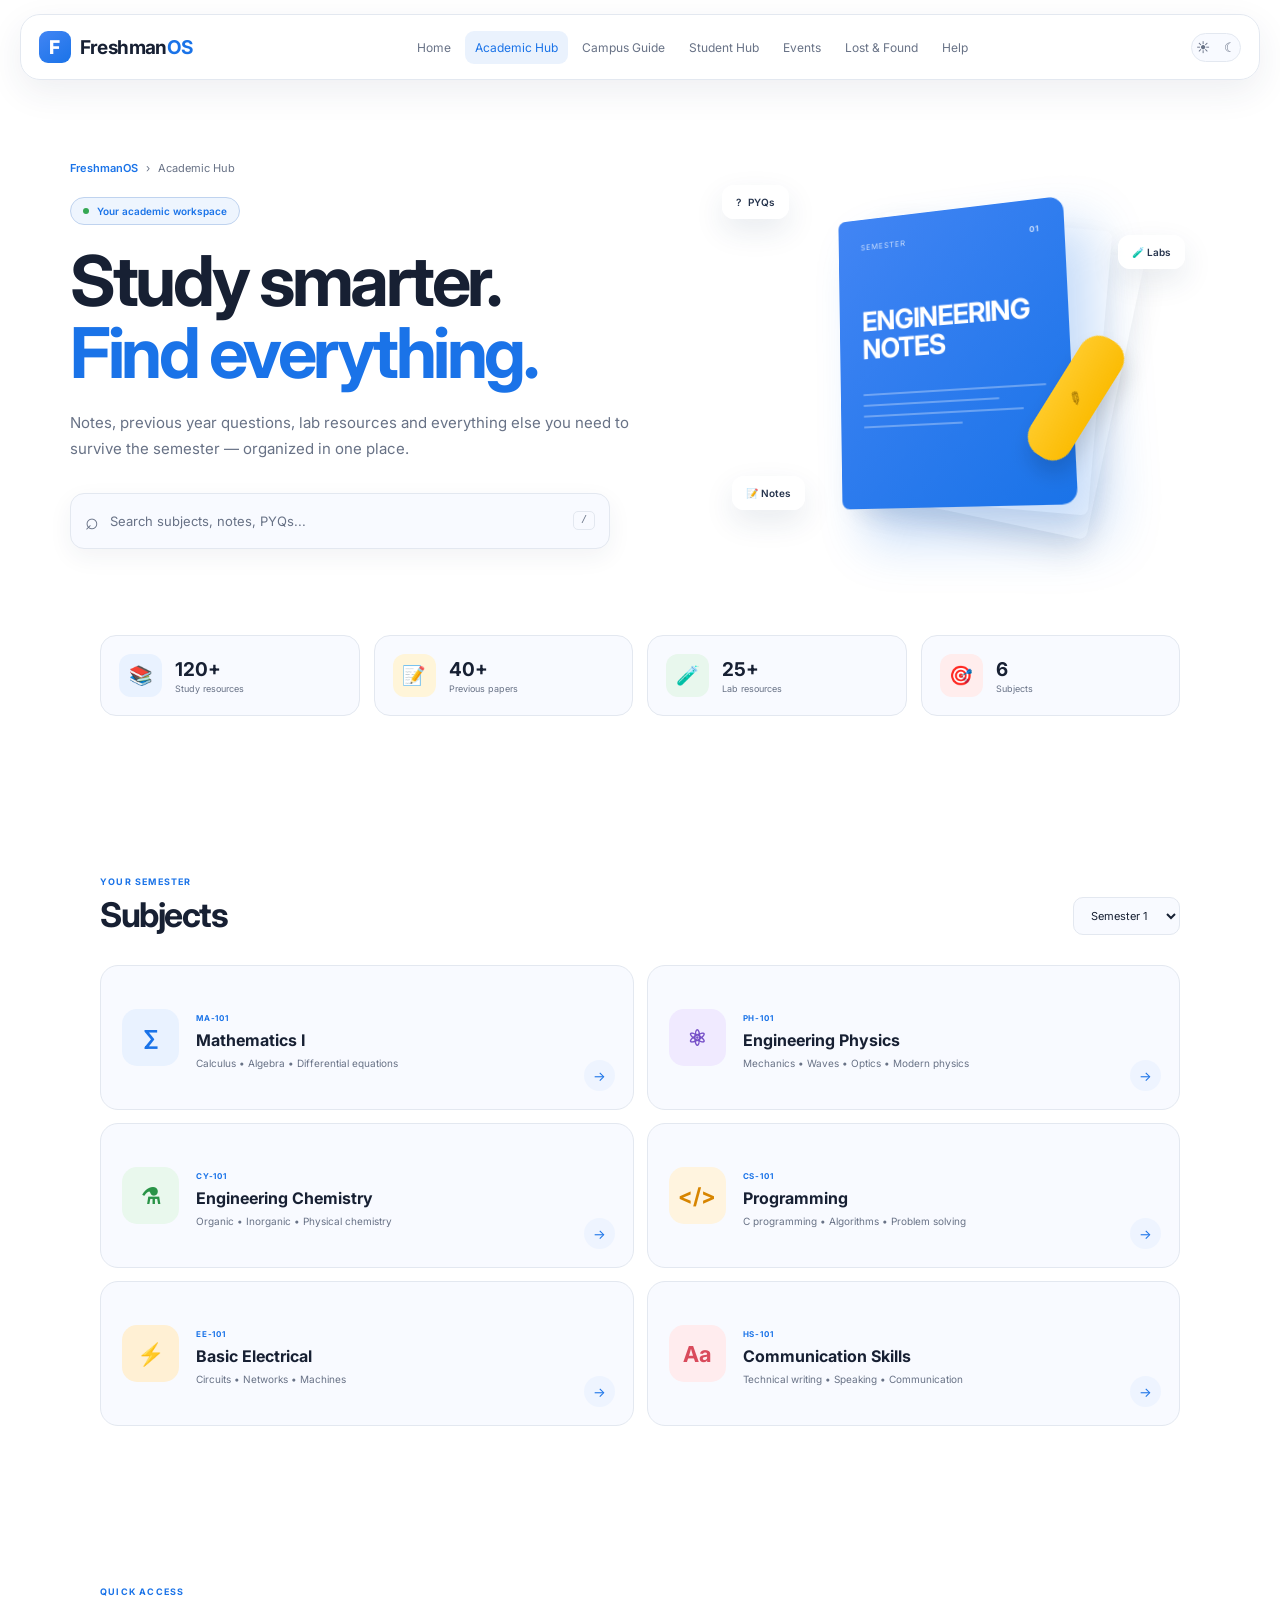
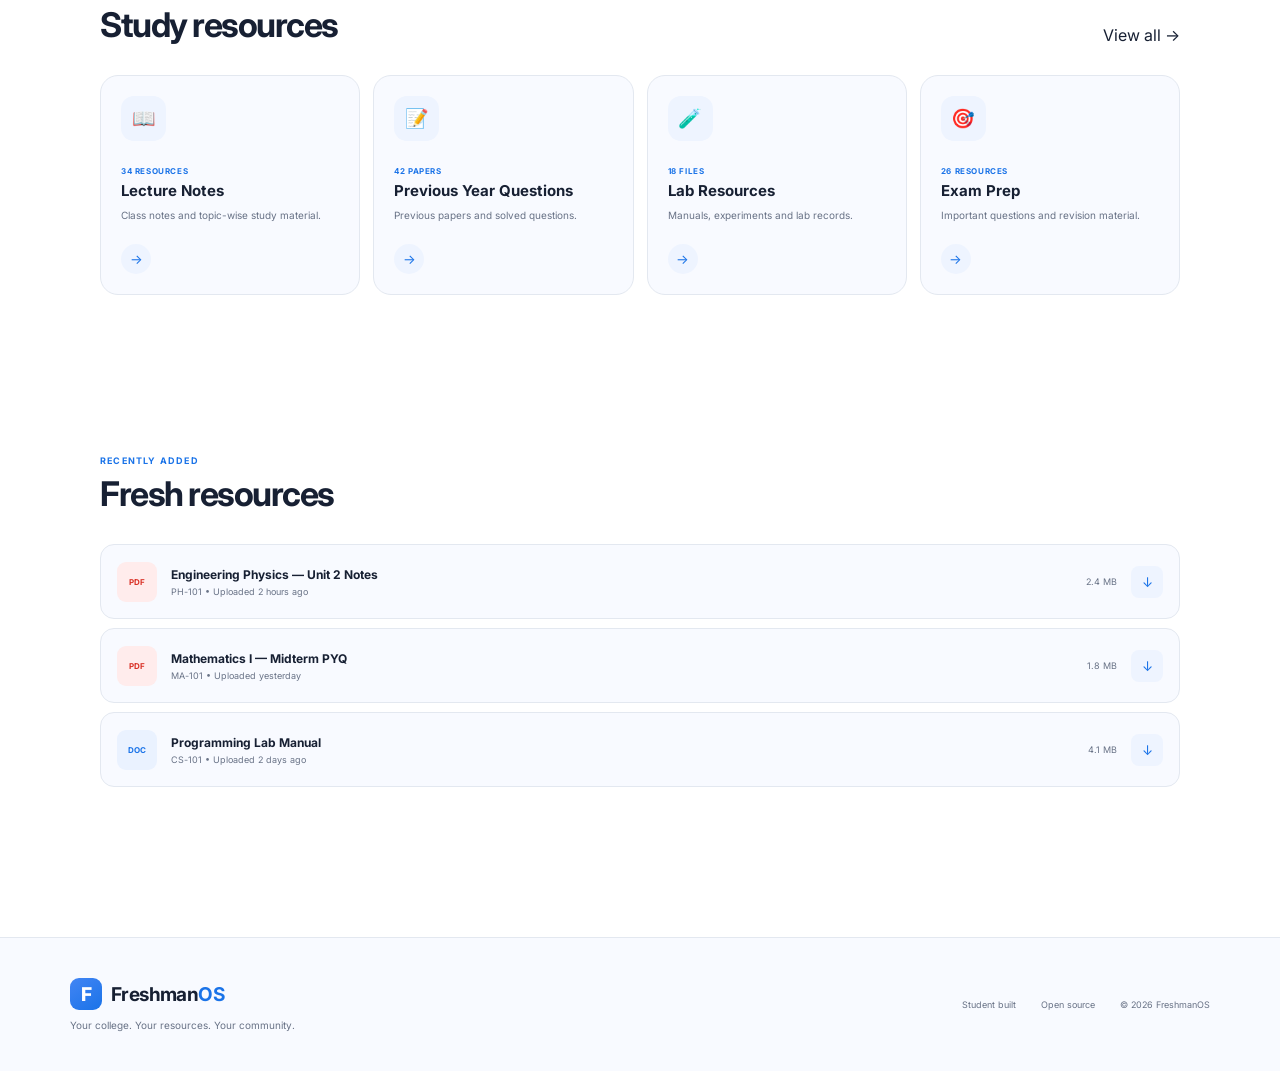
==== academic/index.html @ 11db532e "Add files via upload" ====
<!DOCTYPE html>
<html lang="en">
<head>
    <meta charset="UTF-8">
    <meta name="viewport" content="width=device-width, initial-scale=1.0">

    <title>Academic Hub — FreshmanOS</title>

    <link rel="preconnect" href="https://fonts.googleapis.com">
    <link rel="preconnect" href="https://fonts.gstatic.com" crossorigin>

    <link
        href="https://fonts.googleapis.com/css2?family=Google+Sans:wght@400;500;600;700&family=Inter:wght@400;500;600;700&display=swap"
        rel="stylesheet"
    >

    <link rel="stylesheet" href="style.css">
</head>

<body>

<!-- ================= NAVBAR ================= -->

<header class="navbar">

    <div class="nav-inner">

        <a href="../index.html" class="brand">

            <div class="brand-mark">
                F
            </div>

            <span>
                Freshman<span class="blue">OS</span>
            </span>

        </a>


        <nav class="nav-links">

            <a href="../index.html">
                Home
            </a>

            <a class="active" href="index.html">
                Academic Hub
            </a>

            <a href="../campus/index.html">
                Campus Guide
            </a>

            <a href="../student/index.html">
                Student Hub
            </a>

            <a href="../events/index.html">
                Events
            </a>

            <a href="../lost-found/index.html">
                Lost & Found
            </a>

            <a href="../help/index.html">
                Help
            </a>

        </nav>


        <div class="nav-actions">

            <button
                class="theme-toggle"
                id="themeToggle"
                title="Toggle theme"
            >
                ☀︎
                <span></span>
                ☾
            </button>


            <button
                class="menu-btn"
                id="menuBtn"
            >
                ☰
            </button>

        </div>

    </div>


    <div
        class="mobile-nav"
        id="mobileNav"
    >

        <a href="../index.html">
            Home
        </a>

        <a href="index.html">
            Academic Hub
        </a>

        <a href="../campus/index.html">
            Campus Guide
        </a>

        <a href="../student/index.html">
            Student Hub
        </a>

        <a href="../events/index.html">
            Events
        </a>

        <a href="../lost-found/index.html">
            Lost & Found
        </a>

        <a href="../help/index.html">
            Help
        </a>

    </div>

</header>


<!-- ================= MAIN ================= -->

<main>


<!-- ================= HERO ================= -->

<section class="academic-hero">

    <div class="hero-content">

        <div class="breadcrumb">

            <a href="../index.html">
                FreshmanOS
            </a>

            <span>›</span>

            <span>Academic Hub</span>

        </div>


        <div class="eyebrow">

            <span class="dot"></span>

            Your academic workspace

        </div>


        <h1>
            Study smarter.
            <span>Find everything.</span>
        </h1>


        <p>
            Notes, previous year questions, lab resources and
            everything else you need to survive the semester —
            organized in one place.
        </p>


        <!-- Search -->

        <div class="search-box">

            <span class="search-icon">
                ⌕
            </span>

            <input
                type="text"
                id="searchInput"
                placeholder="Search subjects, notes, PYQs..."
            >

            <kbd>
                /
            </kbd>

        </div>

    </div>


    <!-- 3D academic object -->

    <div class="academic-visual">

        <div class="paper paper-back"></div>

        <div class="paper paper-middle"></div>

        <div class="notebook">

            <div class="notebook-top">
                <span>SEMESTER</span>
                <strong>01</strong>
            </div>

            <div class="notebook-title">
                ENGINEERING
                <br>
                NOTES
            </div>

            <div class="notebook-lines">

                <span></span>
                <span></span>
                <span></span>
                <span></span>

            </div>

            <div class="notebook-pen">
                ✎
            </div>

        </div>


        <div class="floating-item item-pyq">
            <span>?</span>
            PYQs
        </div>

        <div class="floating-item item-lab">
            🧪
            Labs
        </div>

        <div class="floating-item item-notes">
            📝
            Notes
        </div>

    </div>

</section>


<!-- ================= QUICK STATS ================= -->

<section class="stats">

    <div class="stat-card">

        <div class="stat-icon blue-bg">
            📚
        </div>

        <div>
            <strong>120+</strong>
            <span>Study resources</span>
        </div>

    </div>


    <div class="stat-card">

        <div class="stat-icon yellow-bg">
            📝
        </div>

        <div>
            <strong>40+</strong>
            <span>Previous papers</span>
        </div>

    </div>


    <div class="stat-card">

        <div class="stat-icon green-bg">
            🧪
        </div>

        <div>
            <strong>25+</strong>
            <span>Lab resources</span>
        </div>

    </div>


    <div class="stat-card">

        <div class="stat-icon red-bg">
            🎯
        </div>

        <div>
            <strong>6</strong>
            <span>Subjects</span>
        </div>

    </div>

</section>


<!-- ================= SUBJECTS ================= -->

<section class="subjects-section">

    <div class="section-heading">

        <div>

            <div class="section-label">
                YOUR SEMESTER
            </div>

            <h2>
                Subjects
            </h2>

        </div>


        <select id="semesterSelect">

            <option value="1">
                Semester 1
            </option>

            <option value="2">
                Semester 2
            </option>

        </select>

    </div>


    <div
        class="subjects-grid"
        id="subjectsGrid"
    >


        <!-- Mathematics -->

        <article
            class="subject-card"
            data-search="mathematics maths calculus algebra"
        >

            <div class="subject-icon math">
                ∑
            </div>

            <div class="subject-info">

                <span class="subject-code">
                    MA-101
                </span>

                <h3>
                    Mathematics I
                </h3>

                <p>
                    Calculus • Algebra • Differential equations
                </p>

            </div>

            <button class="open-subject">
                →
            </button>

        </article>


        <!-- Physics -->

        <article
            class="subject-card"
            data-search="physics mechanics electricity optics"
        >

            <div class="subject-icon physics">
                ⚛
            </div>

            <div class="subject-info">

                <span class="subject-code">
                    PH-101
                </span>

                <h3>
                    Engineering Physics
                </h3>

                <p>
                    Mechanics • Waves • Optics • Modern physics
                </p>

            </div>

            <button class="open-subject">
                →
            </button>

        </article>


        <!-- Chemistry -->

        <article
            class="subject-card"
            data-search="chemistry organic inorganic chemistry"
        >

            <div class="subject-icon chemistry">
                ⚗
            </div>

            <div class="subject-info">

                <span class="subject-code">
                    CY-101
                </span>

                <h3>
                    Engineering Chemistry
                </h3>

                <p>
                    Organic • Inorganic • Physical chemistry
                </p>

            </div>

            <button class="open-subject">
                →
            </button>

        </article>


        <!-- Programming -->

        <article
            class="subject-card"
            data-search="programming c c++ coding computer"
        >

            <div class="subject-icon programming">
                &lt;/&gt;
            </div>

            <div class="subject-info">

                <span class="subject-code">
                    CS-101
                </span>

                <h3>
                    Programming
                </h3>

                <p>
                    C programming • Algorithms • Problem solving
                </p>

            </div>

            <button class="open-subject">
                →
            </button>

        </article>


        <!-- Electrical -->

        <article
            class="subject-card"
            data-search="electrical circuits electronics current"
        >

            <div class="subject-icon electrical">
                ⚡
            </div>

            <div class="subject-info">

                <span class="subject-code">
                    EE-101
                </span>

                <h3>
                    Basic Electrical
                </h3>

                <p>
                    Circuits • Networks • Machines
                </p>

            </div>

            <button class="open-subject">
                →
            </button>

        </article>


        <!-- Communication -->

        <article
            class="subject-card"
            data-search="english communication professional english"
        >

            <div class="subject-icon communication">
                Aa
            </div>

            <div class="subject-info">

                <span class="subject-code">
                    HS-101
                </span>

                <h3>
                    Communication Skills
                </h3>

                <p>
                    Technical writing • Speaking • Communication
                </p>

            </div>

            <button class="open-subject">
                →
            </button>

        </article>


    </div>


    <div
        class="no-results"
        id="noResults"
    >
        No subjects found.
    </div>

</section>


<!-- ================= RESOURCES ================= -->

<section class="resources-section">

    <div class="section-heading">

        <div>

            <div class="section-label">
                QUICK ACCESS
            </div>

            <h2>
                Study resources
            </h2>

        </div>

        <a
            href="#"
            class="view-all"
        >
            View all →
        </a>

    </div>


    <div class="resource-grid">


        <article class="resource-card">

            <div class="resource-icon">
                📖
            </div>

            <div>

                <span>
                    34 resources
                </span>

                <h3>
                    Lecture Notes
                </h3>

                <p>
                    Class notes and topic-wise study material.
                </p>

            </div>

            <button>
                →
            </button>

        </article>


        <article class="resource-card">

            <div class="resource-icon">
                📝
            </div>

            <div>

                <span>
                    42 papers
                </span>

                <h3>
                    Previous Year Questions
                </h3>

                <p>
                    Previous papers and solved questions.
                </p>

            </div>

            <button>
                →
            </button>

        </article>


        <article class="resource-card">

            <div class="resource-icon">
                🧪
            </div>

            <div>

                <span>
                    18 files
                </span>

                <h3>
                    Lab Resources
                </h3>

                <p>
                    Manuals, experiments and lab records.
                </p>

            </div>

            <button>
                →
            </button>

        </article>


        <article class="resource-card">

            <div class="resource-icon">
                🎯
            </div>

            <div>

                <span>
                    26 resources
                </span>

                <h3>
                    Exam Prep
                </h3>

                <p>
                    Important questions and revision material.
                </p>

            </div>

            <button>
                →
            </button>

        </article>

    </div>

</section>


<!-- ================= RECENT UPLOADS ================= -->

<section class="recent-section">

    <div class="section-heading">

        <div>

            <div class="section-label">
                RECENTLY ADDED
            </div>

            <h2>
                Fresh resources
            </h2>

        </div>

    </div>


    <div class="recent-list">


        <div class="recent-item">

            <div class="file-icon pdf">
                PDF
            </div>

            <div class="file-info">

                <h3>
                    Engineering Physics — Unit 2 Notes
                </h3>

                <span>
                    PH-101 • Uploaded 2 hours ago
                </span>

            </div>

            <span class="file-size">
                2.4 MB
            </span>

            <button class="download-btn">
                ↓
            </button>

        </div>


        <div class="recent-item">

            <div class="file-icon pdf">
                PDF
            </div>

            <div class="file-info">

                <h3>
                    Mathematics I — Midterm PYQ
                </h3>

                <span>
                    MA-101 • Uploaded yesterday
                </span>

            </div>

            <span class="file-size">
                1.8 MB
            </span>

            <button class="download-btn">
                ↓
            </button>

        </div>


        <div class="recent-item">

            <div class="file-icon doc">
                DOC
            </div>

            <div class="file-info">

                <h3>
                    Programming Lab Manual
                </h3>

                <span>
                    CS-101 • Uploaded 2 days ago
                </span>

            </div>

            <span class="file-size">
                4.1 MB
            </span>

            <button class="download-btn">
                ↓
            </button>

        </div>


    </div>

</section>


<!-- ================= FOOTER ================= -->

<footer>

    <div class="footer-inner">

        <div class="footer-brand">

            <a
                href="../index.html"
                class="brand"
            >

                <div class="brand-mark">
                    F
                </div>

                <span>
                    Freshman<span class="blue">OS</span>
                </span>

            </a>

            <p>
                Your college. Your resources.
                Your community.
            </p>

        </div>


        <div class="footer-right">

            <span>
                Student built
            </span>

            <span>
                Open source
            </span>

            <span>
                © 2026 FreshmanOS
            </span>

        </div>

    </div>

</footer>


<!-- ================= MODAL ================= -->

<div
    class="modal-overlay"
    id="modalOverlay"
>

    <div class="resource-modal">

        <button
            class="close-modal"
            id="closeModal"
        >
            ×
        </button>

        <div class="modal-icon">
            📚
        </div>

        <span class="modal-code">
            SUBJECT
        </span>

        <h2 id="modalTitle">
            Mathematics I
        </h2>

        <p id="modalDescription">
            Choose the resource you want to explore.
        </p>


        <div class="modal-options">

            <button>
                📖 Notes
                <span>→</span>
            </button>

            <button>
                📝 Previous Questions
                <span>→</span>
            </button>

            <button>
                🧪 Lab Resources
                <span>→</span>
            </button>

            <button>
                🎯 Important Questions
                <span>→</span>
            </button>

        </div>

    </div>

</div>


<script src="script.js"></script>

</body>
</html>
---- academic/style.css ----
:root {

    --bg: #ffffff;
    --surface: #f8faff;
    --surface-2: #eef4ff;

    --text: #172033;
    --muted: #687286;

    --border: #e3e8f0;

    --blue: #1a73e8;

    --green: #34a853;
    --yellow: #fbbc04;
    --red: #ea4335;

    --shadow:
        0 12px 35px rgba(36,54,86,.08);
}


body.dark {

    --bg: #101217;
    --surface: #171a21;
    --surface-2: #1d2330;

    --text: #f5f7fb;
    --muted: #a3abba;

    --border: #292f3a;

    --blue: #8ab4f8;

    --shadow:
        0 15px 40px rgba(0,0,0,.35);
}


/* =====================================================
   RESET
===================================================== */

* {
    margin: 0;
    padding: 0;
    box-sizing: border-box;
}


html {
    scroll-behavior: smooth;
}


body {

    font-family:
        "Google Sans",
        "Inter",
        Arial,
        sans-serif;

    background: var(--bg);
    color: var(--text);

    overflow-x: hidden;

    transition:
        background .3s,
        color .3s;
}


a {
    text-decoration: none;
    color: inherit;
}


button,
select,
input {
    font-family: inherit;
}


/* =====================================================
   NAVBAR
===================================================== */

.navbar {

    position: fixed;

    top: 14px;
    left: 50%;

    transform: translateX(-50%);

    width: calc(100% - 40px);
    max-width: 1380px;

    z-index: 1000;

    background:
        color-mix(
            in srgb,
            var(--bg) 90%,
            transparent
        );

    backdrop-filter: blur(18px);

    border:
        1px solid var(--border);

    border-radius: 20px;

    box-shadow: var(--shadow);
}


.nav-inner {

    height: 64px;

    padding: 0 18px;

    display: flex;

    align-items: center;

    justify-content: space-between;
}


.brand {

    display: flex;

    align-items: center;

    gap: 9px;

    font-size: 19px;

    font-weight: 700;

    letter-spacing: -.6px;

    white-space: nowrap;
}


.brand-mark {

    width: 32px;
    height: 32px;

    display: flex;

    align-items: center;

    justify-content: center;

    border-radius: 9px;

    background:
        linear-gradient(
            145deg,
            #4285f4,
            #1a73e8
        );

    color: white;

    font-weight: 800;
}


.blue {
    color: var(--blue);
}


.nav-links {

    display: flex;

    align-items: center;

    gap: 4px;
}


.nav-links a {

    padding: 9px 10px;

    border-radius: 9px;

    color: var(--muted);

    font-size: 12px;

    transition: .2s;
}


.nav-links a:hover {

    background: var(--surface);

    color: var(--text);
}


.nav-links a.active {

    color: var(--blue);

    background:
        color-mix(
            in srgb,
            var(--blue) 9%,
            transparent
        );
}


.nav-actions {

    display: flex;

    align-items: center;

    gap: 8px;
}


.theme-toggle {

    width: 50px;
    height: 29px;

    display: flex;

    align-items: center;

    justify-content: space-around;

    border:
        1px solid var(--border);

    border-radius: 999px;

    background: var(--surface);

    color: var(--muted);

    cursor: pointer;
}


.menu-btn {

    display: none;

    border: none;

    background: transparent;

    color: var(--text);

    font-size: 22px;

    cursor: pointer;
}


.mobile-nav {

    display: none;

    padding: 10px 18px 18px;

    border-top:
        1px solid var(--border);

    flex-direction: column;
}


.mobile-nav.active {
    display: flex;
}


.mobile-nav a {

    padding: 12px;

    color: var(--muted);

    font-size: 13px;

    border-radius: 10px;
}


/* =====================================================
   HERO
===================================================== */

.academic-hero {

    max-width: 1200px;

    min-height: 580px;

    margin: auto;

    padding:
        155px 30px
        80px;

    display: grid;

    grid-template-columns:
        1.05fr .95fr;

    align-items: center;

    gap: 50px;
}


.breadcrumb {

    display: flex;

    align-items: center;

    gap: 8px;

    color: var(--muted);

    font-size: 11px;

    margin-bottom: 22px;
}


.breadcrumb a {

    color: var(--blue);

    font-weight: 600;
}


.eyebrow {

    display: inline-flex;

    align-items: center;

    gap: 8px;

    padding: 7px 12px;

    border-radius: 999px;

    color: var(--blue);

    background:
        color-mix(
            in srgb,
            var(--blue) 7%,
            transparent
        );

    border:
        1px solid
        color-mix(
            in srgb,
            var(--blue) 18%,
            var(--border)
        );

    font-size: 10px;

    font-weight: 600;
}


.dot {

    width: 6px;
    height: 6px;

    border-radius: 50%;

    background: var(--green);
}


.hero-content h1 {

    max-width: 620px;

    margin-top: 20px;

    font-size:
        clamp(
            48px,
            6vw,
            70px
        );

    line-height: 1.02;

    letter-spacing: -3.5px;
}


.hero-content h1 span {

    display: block;

    color: var(--blue);
}


.hero-content > p {

    max-width: 560px;

    margin-top: 22px;

    color: var(--muted);

    font-size: 15px;

    line-height: 1.75;
}


/* Search */

.search-box {

    max-width: 540px;

    height: 56px;

    margin-top: 30px;

    padding: 0 14px;

    display: flex;

    align-items: center;

    gap: 11px;

    border:
        1px solid var(--border);

    border-radius: 14px;

    background: var(--surface);

    box-shadow:
        0 8px 25px
        rgba(30,50,80,.06);

    transition: .25s;
}


.search-box:focus-within {

    border-color: var(--blue);

    box-shadow:
        0 8px 25px
        color-mix(
            in srgb,
            var(--blue) 12%,
            transparent
        );
}


.search-icon {

    color: var(--muted);

    font-size: 23px;
}


.search-box input {

    flex: 1;

    border: none;

    outline: none;

    background: transparent;

    color: var(--text);

    font-size: 13px;
}


.search-box input::placeholder {

    color: var(--muted);
}


.search-box kbd {

    padding: 3px 7px;

    border:
        1px solid var(--border);

    border-radius: 5px;

    color: var(--muted);

    font-size: 10px;
}


/* =====================================================
   3D NOTEBOOK
===================================================== */

.academic-visual {

    position: relative;

    height: 400px;

    display: flex;

    align-items: center;

    justify-content: center;

    perspective: 900px;
}


.notebook {

    position: relative;

    z-index: 5;

    width: 240px;
    height: 300px;

    padding: 25px;

    border-radius:
        8px 15px 15px 8px;

    background:
        linear-gradient(
            135deg,
            #4285f4,
            #1a73e8
        );

    color: white;

    transform:
        rotateY(-17deg)
        rotateX(7deg)
        rotateZ(-4deg);

    box-shadow:
        25px 30px 50px
        rgba(26,115,232,.25);

    transition:
        transform .4s ease;
}


.academic-visual:hover .notebook {

    transform:
        rotateY(-5deg)
        rotateX(3deg)
        rotateZ(-2deg)
        translateY(-8px);
}


.notebook-top {

    display: flex;

    justify-content: space-between;

    font-size: 8px;

    opacity: .75;

    letter-spacing: 1px;
}


.notebook-title {

    margin-top: 60px;

    font-size: 28px;

    line-height: 1.05;

    font-weight: 700;

    letter-spacing: -1px;
}


.notebook-lines {

    display: flex;

    flex-direction: column;

    gap: 9px;

    margin-top: 30px;
}


.notebook-lines span {

    height: 2px;

    width: 100%;

    background:
        rgba(255,255,255,.3);

    border-radius: 5px;
}


.notebook-lines span:nth-child(2) {
    width: 75%;
}


.notebook-lines span:nth-child(3) {
    width: 88%;
}


.notebook-lines span:nth-child(4) {
    width: 55%;
}


.notebook-pen {

    position: absolute;

    right: -25px;

    bottom: 35px;

    width: 45px;
    height: 130px;

    display: flex;

    align-items: center;

    justify-content: center;

    border-radius: 20px;

    background:
        linear-gradient(
            90deg,
            #ffca28,
            #fbbc04
        );

    color: #8b6200;

    transform:
        rotate(35deg)
        translateZ(25px);

    box-shadow:
        8px 10px 20px
        rgba(0,0,0,.15);
}


/* Papers */

.paper {

    position: absolute;

    width: 230px;
    height: 285px;

    border-radius: 7px;

    background: white;

    box-shadow:
        0 15px 30px
        rgba(30,50,80,.1);
}


.paper-back {

    transform:
        rotate(12deg)
        translate(55px, 10px);
}


.paper-middle {

    transform:
        rotate(5deg)
        translate(35px, 5px);
}


/* Floating labels */

.floating-item {

    position: absolute;

    z-index: 10;

    display: flex;

    align-items: center;

    gap: 7px;

    padding: 10px 13px;

    border:
        1px solid
        rgba(255,255,255,.8);

    border-radius: 12px;

    background:
        rgba(255,255,255,.88);

    backdrop-filter: blur(10px);

    box-shadow:
        0 12px 30px
        rgba(30,60,100,.1);

    color: #26344d;

    font-size: 10px;

    font-weight: 600;

    animation:
        academicFloat 4s ease-in-out infinite;
}


body.dark .floating-item {

    background:
        rgba(30,34,43,.9);

    border-color:
        rgba(255,255,255,.08);

    color: white;
}


.item-pyq {

    top: 30px;
    left: 30px;
}


.item-lab {

    right: 25px;
    top: 80px;

    animation-delay: -1.2s;
}


.item-notes {

    left: 40px;
    bottom: 45px;

    animation-delay: -2.2s;
}


@keyframes academicFloat {

    0%,
    100% {
        transform: translateY(0);
    }

    50% {
        transform: translateY(-10px);
    }
}


/* =====================================================
   STATS
===================================================== */

.stats {

    max-width: 1140px;

    margin: auto;

    padding:
        0 30px 80px;

    display: grid;

    grid-template-columns:
        repeat(4, 1fr);

    gap: 14px;
}


.stat-card {

    padding: 18px;

    display: flex;

    align-items: center;

    gap: 13px;

    border:
        1px solid var(--border);

    border-radius: 16px;

    background: var(--surface);

    transition: .25s;
}


.stat-card:hover {

    transform:
        translateY(-3px);

    box-shadow: var(--shadow);
}


.stat-icon {

    width: 43px;
    height: 43px;

    display: flex;

    align-items: center;

    justify-content: center;

    border-radius: 12px;

    font-size: 19px;
}


.blue-bg {
    background: #e9f2ff;
}


.yellow-bg {
    background: #fff5d9;
}


.green-bg {
    background: #e8f7ed;
}


.red-bg {
    background: #ffeded;
}


.stat-card strong {

    display: block;

    font-size: 19px;
}


.stat-card span {

    display: block;

    margin-top: 2px;

    color: var(--muted);

    font-size: 9px;
}


/* =====================================================
   SECTIONS
===================================================== */

.subjects-section,
.resources-section,
.recent-section {

    max-width: 1140px;

    margin: auto;

    padding:
        80px 30px;
}


.section-heading {

    display: flex;

    align-items: flex-end;

    justify-content: space-between;

    margin-bottom: 30px;
}


.section-label {

    margin-bottom: 7px;

    color: var(--blue);

    font-size: 9px;

    font-weight: 700;

    letter-spacing: 1.2px;
}


.section-heading h2 {

    font-size: 34px;

    letter-spacing: -1.5px;
}


.section-heading select {

    padding: 10px 13px;

    border:
        1px solid var(--border);

    border-radius: 10px;

    background: var(--surface);

    color: var(--text);

    outline: none;

    font-size: 11px;

    cursor: pointer;
}


/* =====================================================
   SUBJECTS
===================================================== */

.subjects-grid {

    display: grid;

    grid-template-columns:
        repeat(2, 1fr);

    gap: 13px;
}


.subject-card {

    min-height: 145px;

    padding: 21px;

    display: flex;

    align-items: center;

    gap: 17px;

    position: relative;

    border:
        1px solid var(--border);

    border-radius: 18px;

    background: var(--surface);

    transition:
        transform .25s,
        box-shadow .25s,
        border-color .25s;
}


.subject-card:hover {

    transform:
        translateY(-4px);

    box-shadow:
        0 18px 40px
        rgba(30,50,80,.09);

    border-color:
        color-mix(
            in srgb,
            var(--blue) 25%,
            var(--border)
        );
}


.subject-icon {

    flex-shrink: 0;

    width: 57px;
    height: 57px;

    display: flex;

    align-items: center;
    justify-content: center;

    border-radius: 15px;

    font-size: 22px;

    font-weight: 700;
}


.math {
    background: #e9f2ff;
    color: #1a73e8;
}


.physics {
    background: #f0eaff;
    color: #7650c8;
}


.chemistry {
    background: #e9f8ed;
    color: #299447;
}


.programming {
    background: #fff4df;
    color: #d78500;
}


.electrical {
    background: #fff0d4;
    color: #c98500;
}


.communication {
    background: #ffecee;
    color: #d94b5c;
}


.subject-info {

    padding-right: 35px;
}


.subject-code {

    color: var(--blue);

    font-size: 8px;

    font-weight: 700;

    letter-spacing: .8px;
}


.subject-info h3 {

    margin-top: 5px;

    font-size: 16px;
}


.subject-info p {

    margin-top: 6px;

    color: var(--muted);

    font-size: 10px;

    line-height: 1.5;
}


.open-subject {

    position: absolute;

    right: 18px;

    bottom: 18px;

    width: 31px;
    height: 31px;

    border: none;

    border-radius: 50%;

    background: var(--surface-2);

    color: var(--blue);

    cursor: pointer;

    transition: .2s;
}


.open-subject:hover {

    background: var(--blue);

    color: white;

    transform:
        translateX(3px);
}


.no-results {

    display: none;

    padding: 50px;

    text-align: center;

    color: var(--muted);

    font-size: 13px;
}


/* =====================================================
   RESOURCES
===================================================== */

.resource-grid {

    display: grid;

    grid-template-columns:
        repeat(4, 1fr);

    gap: 13px;
}


.resource-card {

    min-height: 220px;

    padding: 20px;

    display: flex;

    flex-direction: column;

    border:
        1px solid var(--border);

    border-radius: 18px;

    background: var(--surface);

    transition: .25s;
}


.resource-card:hover {

    transform:
        translateY(-4px);

    box-shadow:
        0 18px 40px
        rgba(30,50,80,.08);
}


.resource-icon {

    width: 45px;
    height: 45px;

    display: flex;

    align-items: center;
    justify-content: center;

    border-radius: 13px;

    background: var(--surface-2);

    font-size: 19px;
}


.resource-card span {

    display: block;

    margin-top: 25px;

    color: var(--blue);

    font-size: 8px;

    font-weight: 700;

    text-transform: uppercase;

    letter-spacing: .6px;
}


.resource-card h3 {

    margin-top: 5px;

    font-size: 15px;
}


.resource-card p {

    margin-top: 7px;

    color: var(--muted);

    font-size: 10px;

    line-height: 1.6;
}


.resource-card button {

    width: 30px;
    height: 30px;

    margin-top: auto;

    border: none;

    border-radius: 50%;

    background: var(--surface-2);

    color: var(--blue);

    cursor: pointer;
}


/* =====================================================
   RECENT
===================================================== */

.recent-list {

    display: flex;

    flex-direction: column;

    gap: 9px;
}


.recent-item {

    min-height: 75px;

    padding: 13px 16px;

    display: flex;

    align-items: center;

    gap: 14px;

    border:
        1px solid var(--border);

    border-radius: 14px;

    background: var(--surface);

    transition: .2s;
}


.recent-item:hover {

    border-color:
        color-mix(
            in srgb,
            var(--blue) 25%,
            var(--border)
        );
}


.file-icon {

    width: 40px;
    height: 40px;

    display: flex;

    align-items: center;
    justify-content: center;

    border-radius: 9px;

    font-size: 8px;

    font-weight: 700;
}


.pdf {

    background: #ffecec;

    color: #d93025;
}


.doc {

    background: #eaf2ff;

    color: #1a73e8;
}


.file-info {

    flex: 1;
}


.file-info h3 {

    font-size: 12px;
}


.file-info span {

    display: block;

    margin-top: 4px;

    color: var(--muted);

    font-size: 9px;
}


.file-size {

    color: var(--muted);

    font-size: 9px;
}


.download-btn {

    width: 32px;
    height: 32px;

    border: none;

    border-radius: 8px;

    background: var(--surface-2);

    color: var(--blue);

    cursor: pointer;

    transition: .2s;
}


.download-btn:hover {

    background: var(--blue);

    color: white;
}


/* =====================================================
   FOOTER
===================================================== */

footer {

    margin-top: 70px;

    border-top:
        1px solid var(--border);

    background: var(--surface);
}


.footer-inner {

    max-width: 1200px;

    margin: auto;

    padding:
        40px 30px;

    display: flex;

    align-items: center;

    justify-content: space-between;
}


.footer-brand p {

    margin-top: 9px;

    color: var(--muted);

    font-size: 10px;
}


.footer-right {

    display: flex;

    gap: 25px;

    color: var(--muted);

    font-size: 9px;
}


/* =====================================================
   MODAL
===================================================== */

.modal-overlay {

    position: fixed;

    inset: 0;

    z-index: 2000;

    display: none;

    align-items: center;

    justify-content: center;

    padding: 20px;

    background:
        rgba(10,15,25,.55);

    backdrop-filter: blur(7px);
}


.modal-overlay.active {

    display: flex;
}


.resource-modal {

    position: relative;

    width: 100%;

    max-width: 430px;

    padding: 30px;

    border:
        1px solid var(--border);

    border-radius: 24px;

    background: var(--bg);

    box-shadow:
        0 30px 80px
        rgba(0,0,0,.25);

    animation:
        modalIn .25s ease;
}


@keyframes modalIn {

    from {
        opacity: 0;

        transform:
            translateY(20px)
            scale(.96);
    }

    to {
        opacity: 1;

        transform:
            translateY(0)
            scale(1);
    }
}


.close-modal {

    position: absolute;

    right: 18px;
    top: 18px;

    width: 32px;
    height: 32px;

    border: none;

    border-radius: 50%;

    background: var(--surface-2);

    color: var(--text);

    font-size: 20px;

    cursor: pointer;
}


.modal-icon {

    width: 55px;
    height: 55px;

    display: flex;

    align-items: center;
    justify-content: center;

    border-radius: 15px;

    background: #e9f2ff;

    font-size: 25px;
}


.modal-code {

    display: block;

    margin-top: 20px;

    color: var(--blue);

    font-size: 9px;

    font-weight: 700;

    letter-spacing: 1px;
}


.resource-modal h2 {

    margin-top: 5px;

    font-size: 27px;

    letter-spacing: -1px;
}


.resource-modal > p {

    margin-top: 7px;

    color: var(--muted);

    font-size: 11px;

    line-height: 1.6;
}


.modal-options {

    display: flex;

    flex-direction: column;

    gap: 7px;

    margin-top: 22px;
}


.modal-options button {

    width: 100%;

    padding: 14px;

    display: flex;

    align-items: center;

    justify-content: space-between;

    border:
        1px solid var(--border);

    border-radius: 11px;

    background: var(--surface);

    color: var(--text);

    text-align: left;

    font-size: 11px;

    cursor: pointer;

    transition: .2s;
}


.modal-options button:hover {

    border-color: var(--blue);

    color: var(--blue);

    transform:
        translateX(3px);
}


/* =====================================================
   RESPONSIVE
===================================================== */

@media(max-width: 1050px) {

    .nav-links a {

        padding:
            8px 5px;

        font-size: 10px;
    }

    .academic-hero {

        gap: 15px;
    }

    .resource-grid {

        grid-template-columns:
            repeat(2, 1fr);
    }

}


@media(max-width: 850px) {

    .nav-links {

        display: none;
    }

    .menu-btn {

        display: block;
    }

    .academic-hero {

        grid-template-columns: 1fr;

        text-align: center;

        padding-top: 140px;
    }

    .hero-content {

        display: flex;

        flex-direction: column;

        align-items: center;
    }

    .academic-visual {

        margin-top: 10px;
    }

    .stats {

        grid-template-columns:
            repeat(2, 1fr);
    }

}


@media(max-width: 600px) {

    .navbar {

        width:
            calc(100% - 20px);

        top: 8px;
    }

    .academic-hero {

        padding:
            120px 18px
            50px;
    }

    .hero-content h1 {

        font-size: 44px;

        letter-spacing: -2.5px;
    }

    .search-box {

        width: 100%;
    }

    .academic-visual {

        height: 340px;

        transform:
            scale(.78);
    }

    .stats {

        padding:
            0 18px
            50px;
    }

    .subjects-section,
    .resources-section,
    .recent-section {

        padding:
            60px 18px;
    }

    .subjects-grid {

        grid-template-columns: 1fr;
    }

    .resource-grid {

        grid-template-columns: 1fr;
    }

    .section-heading h2 {

        font-size: 29px;
    }

    .recent-item {

        padding: 11px;
    }

    .file-size {

        display: none;
    }

    .footer-inner {

        flex-direction: column;

        align-items: flex-start;

        gap: 25px;
    }

    .footer-right {

        flex-direction: column;

        gap: 7px;
    }
}
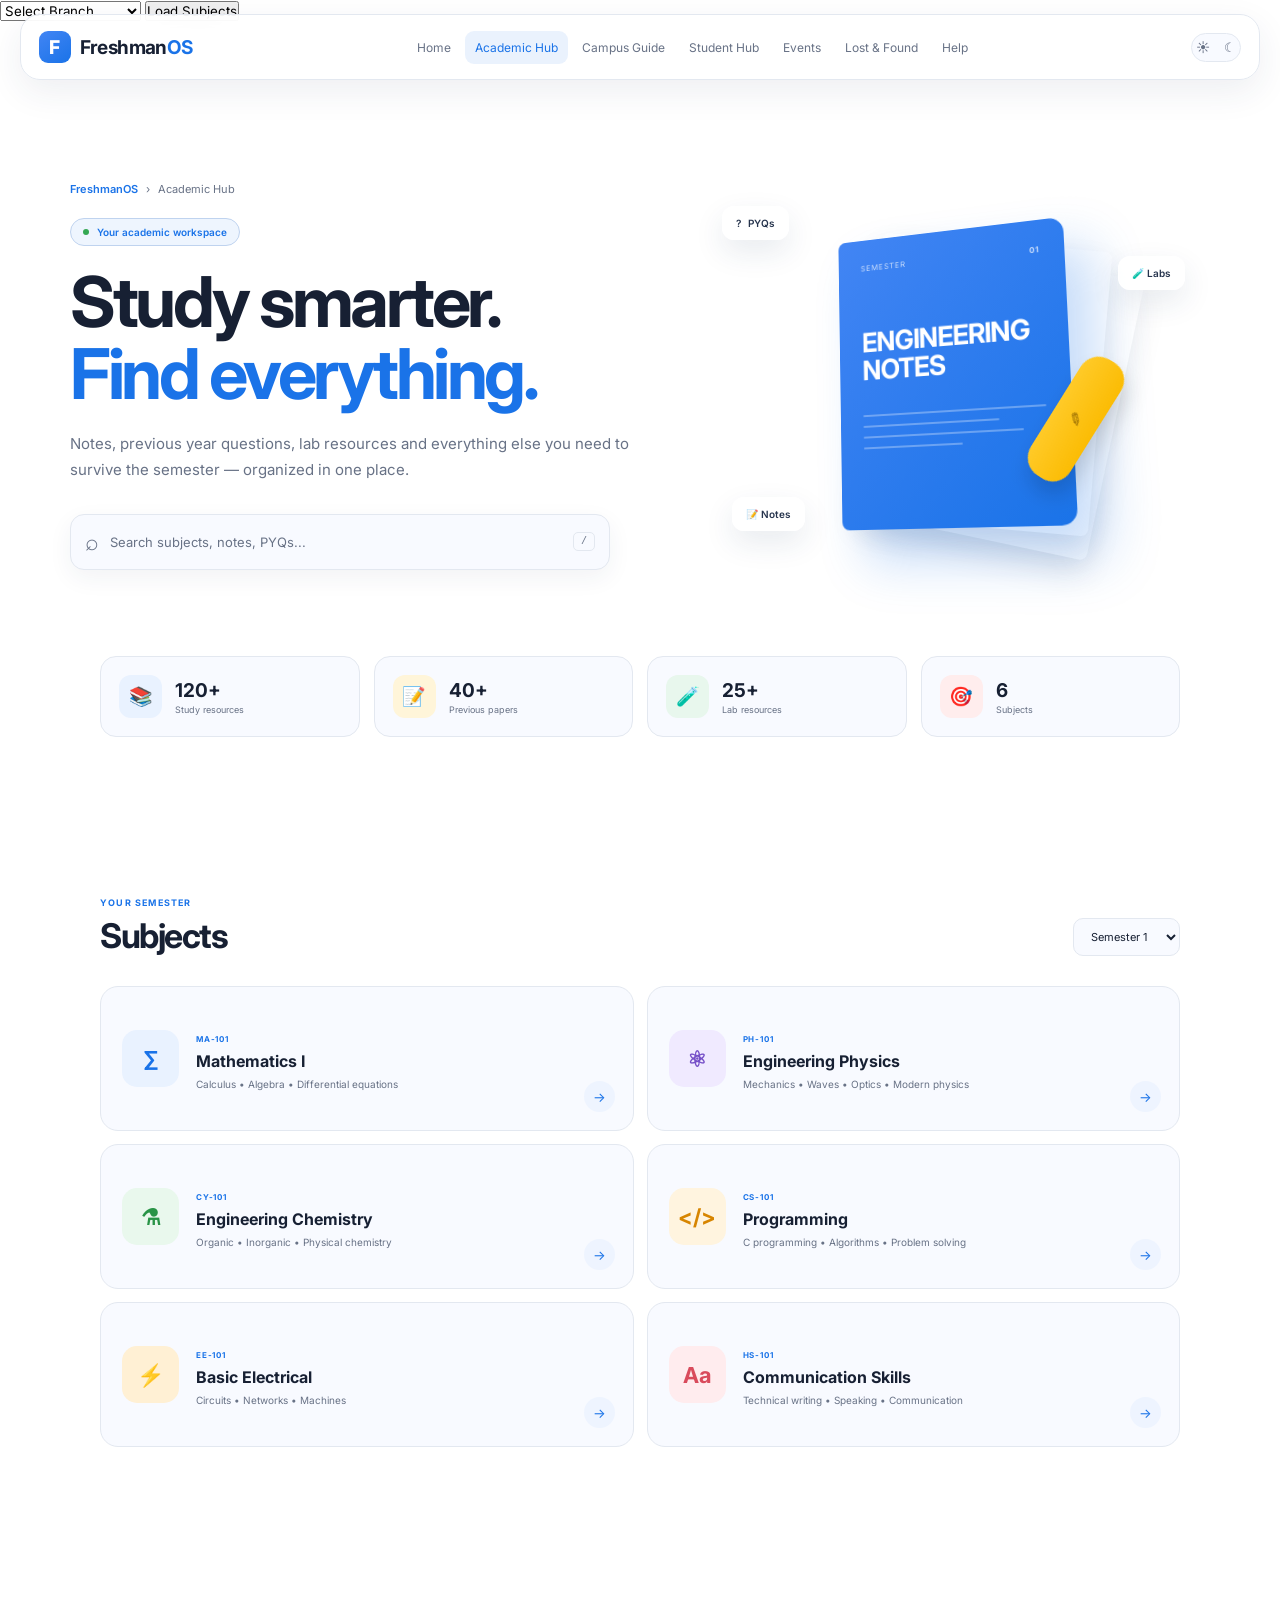
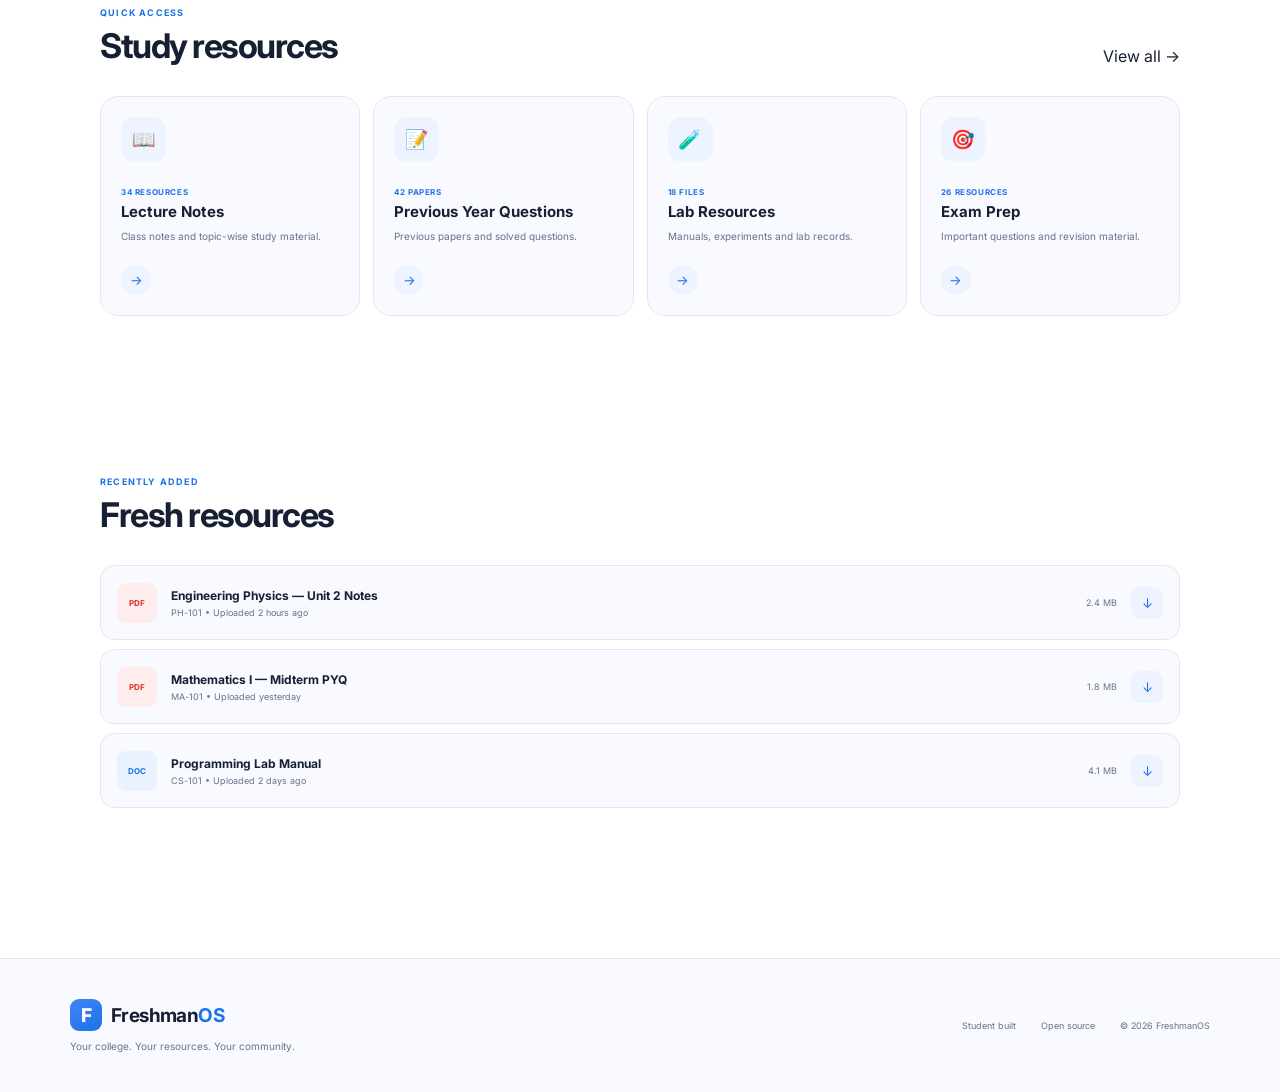
==== commit aded7d14: "Update index.html" ====
--- a/academic/index.html
+++ b/academic/index.html
@@ -16,6 +16,24 @@
 
     <link rel="stylesheet" href="style.css">
 </head>
+
+<!-- Add this to your academic page -->
+<div class="academic-section">
+    <select id="branchSelect">
+        <option value="">Select Branch</option>
+        <option value="CSE">Computer Science</option>
+        <option value="ECE">Electronics</option>
+        <option value="Mechanical">Mechanical</option>
+        <!-- Add other branches -->
+    </select>
+    
+    <button id="loadButton">Load Subjects</button>
+    
+    <div id="results">
+        <!-- Subjects will appear here -->
+    </div>
+</div>
+
 
 <body>
 
@@ -963,4 +981,4 @@
 <script src="script.js"></script>
 
 </body>
-</html>+</html>
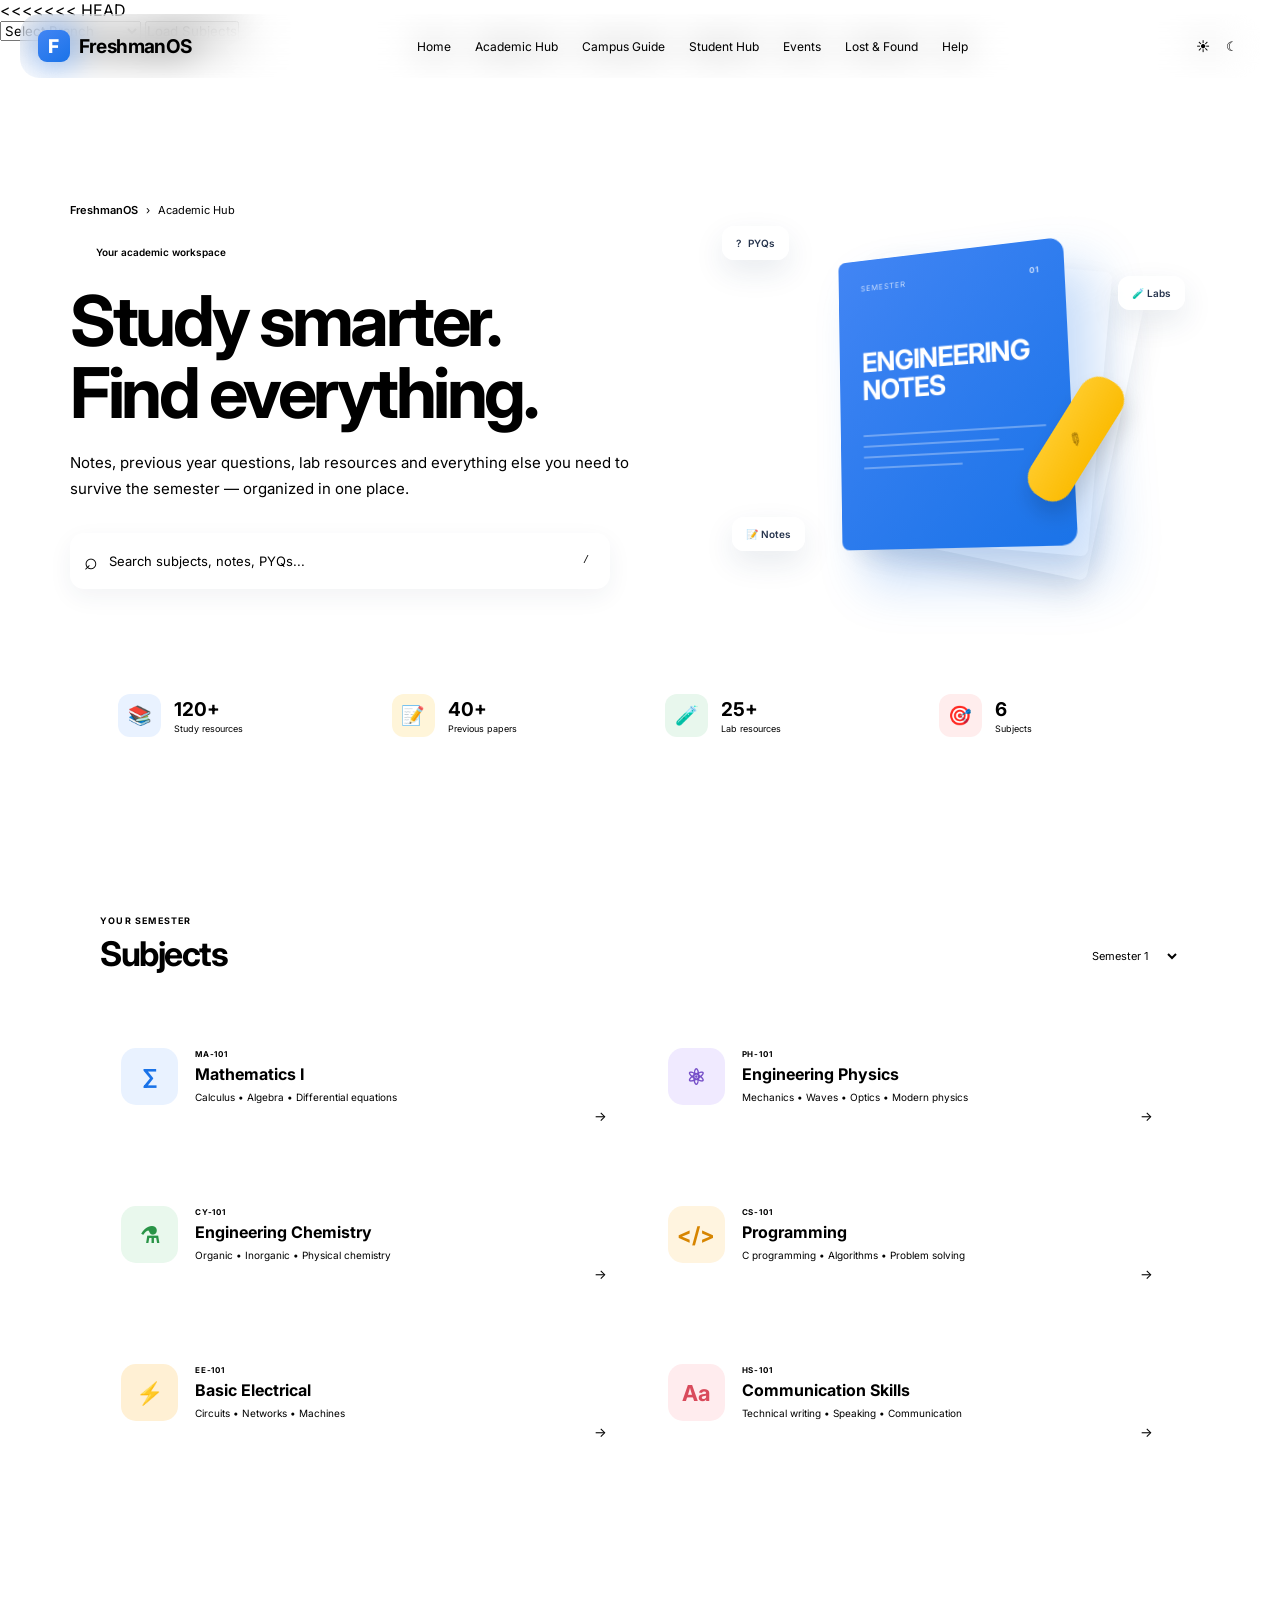
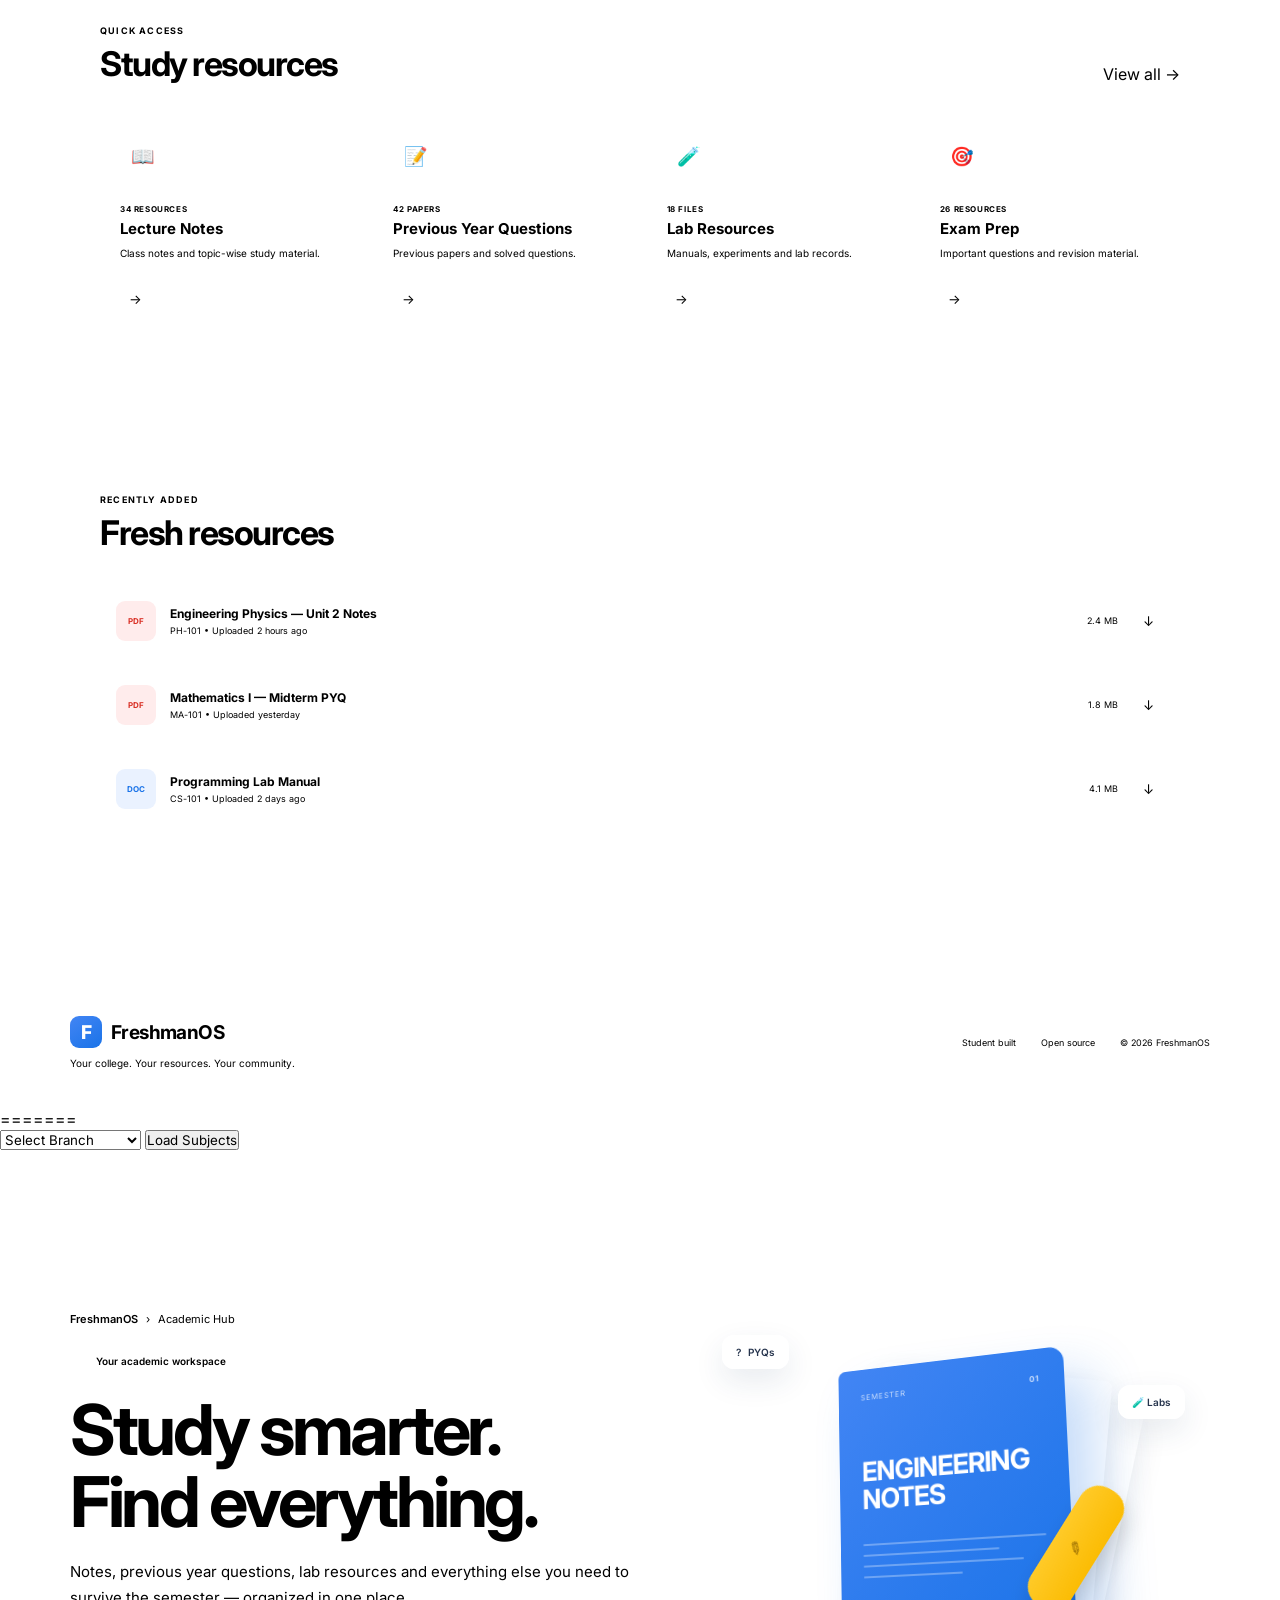
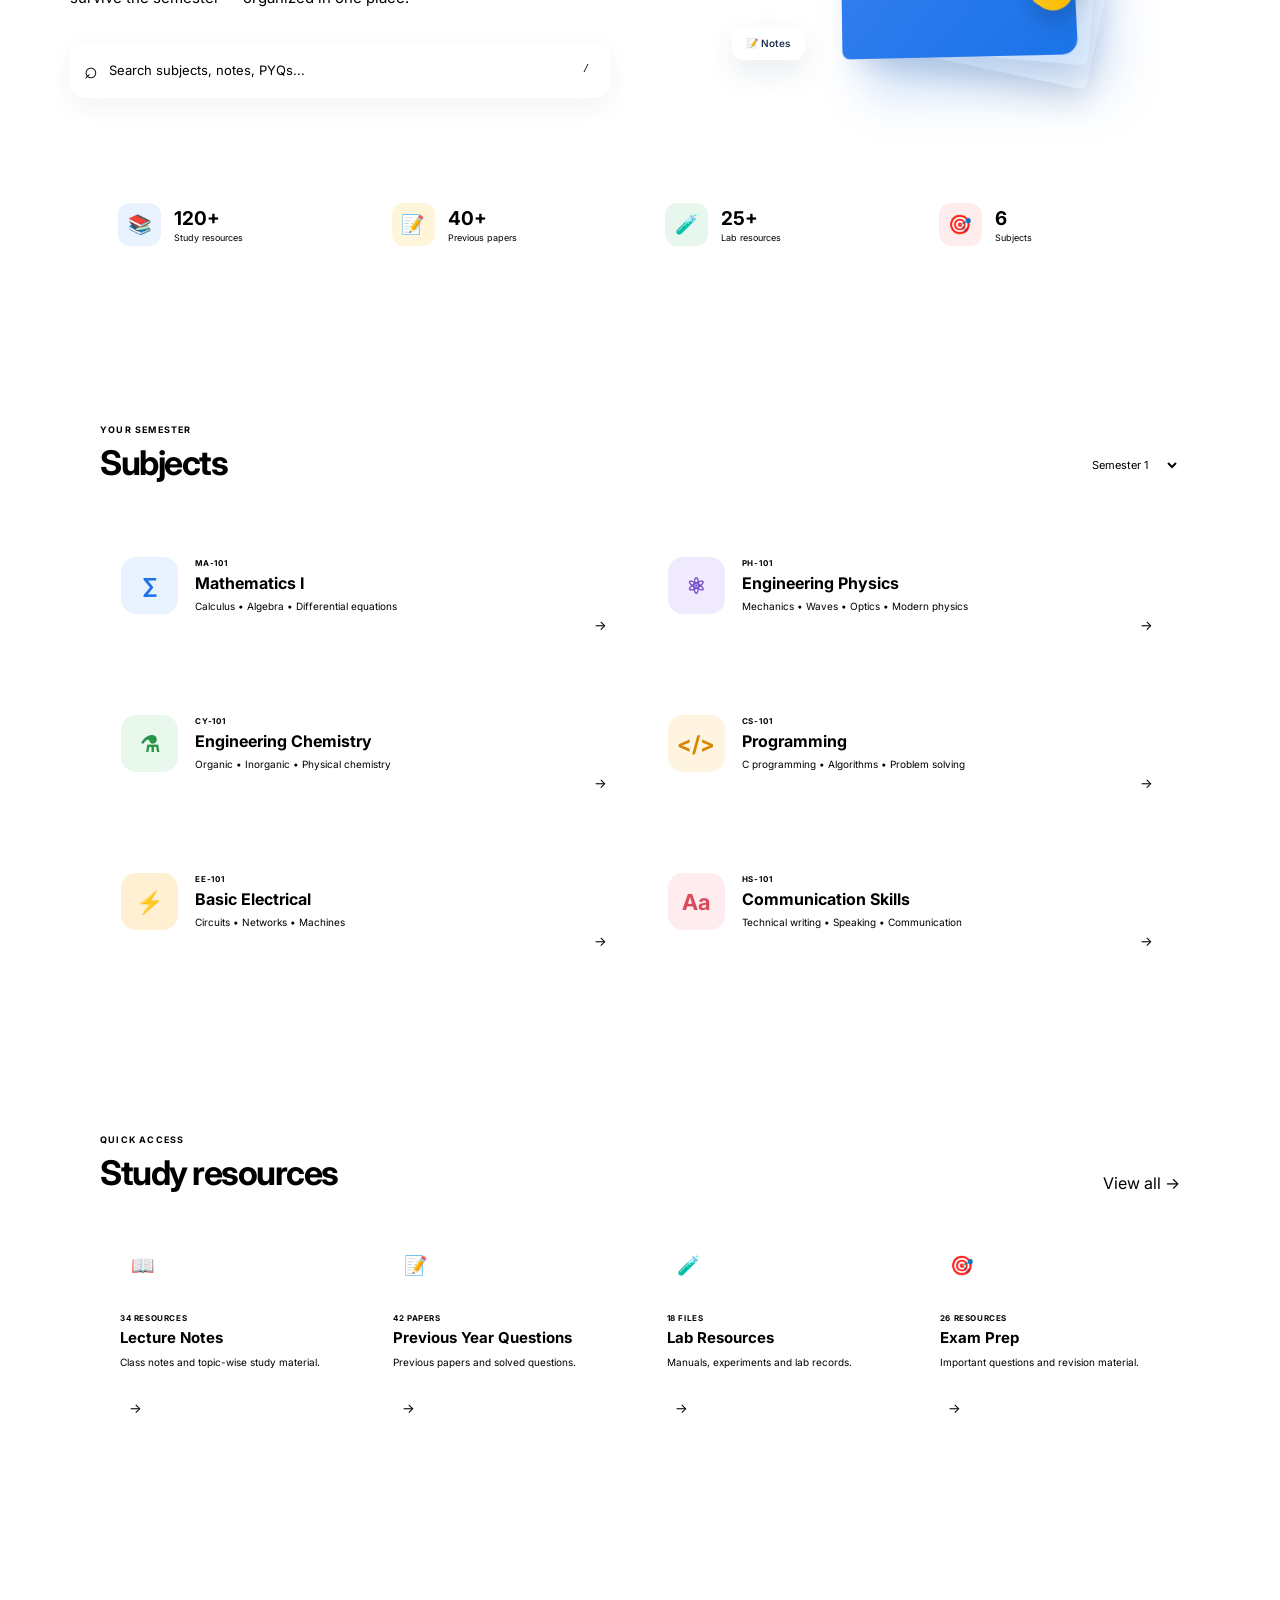
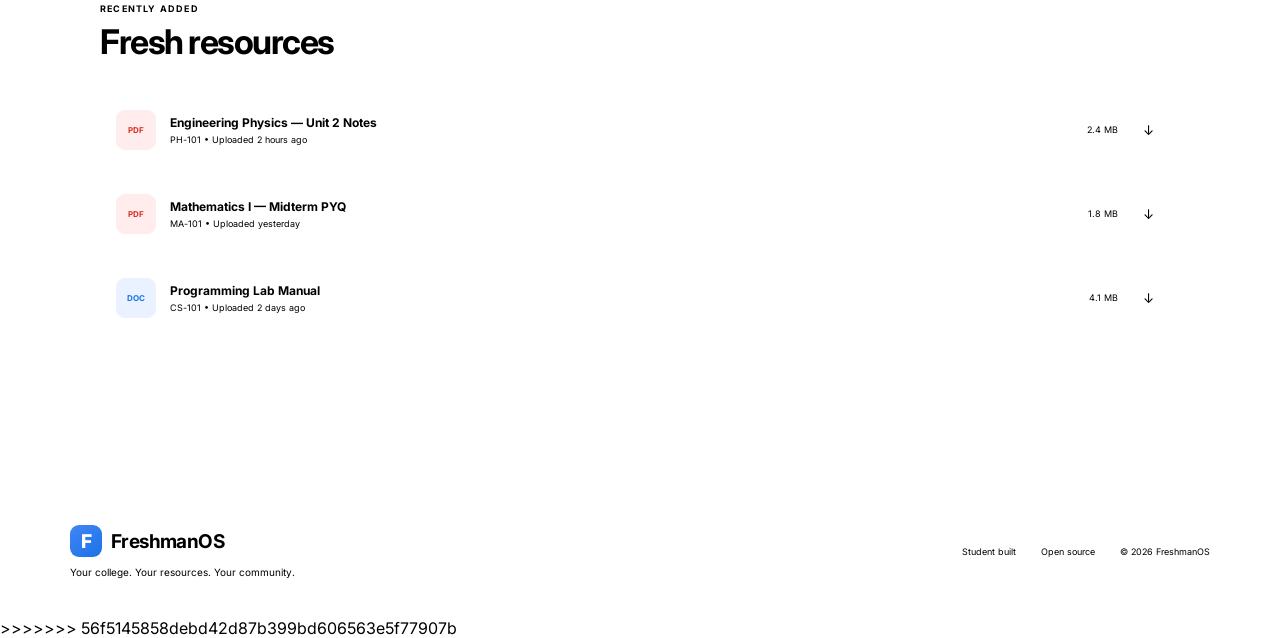
==== commit 13c7e5bc: "Merged remote changes" ====
--- a/academic/index.html
+++ b/academic/index.html
@@ -1,984 +1,1971 @@
-<!DOCTYPE html>
-<html lang="en">
-<head>
-    <meta charset="UTF-8">
-    <meta name="viewport" content="width=device-width, initial-scale=1.0">
-
-    <title>Academic Hub — FreshmanOS</title>
-
-    <link rel="preconnect" href="https://fonts.googleapis.com">
-    <link rel="preconnect" href="https://fonts.gstatic.com" crossorigin>
-
-    <link
-        href="https://fonts.googleapis.com/css2?family=Google+Sans:wght@400;500;600;700&family=Inter:wght@400;500;600;700&display=swap"
-        rel="stylesheet"
-    >
-
-    <link rel="stylesheet" href="style.css">
-</head>
-
-<!-- Add this to your academic page -->
-<div class="academic-section">
-    <select id="branchSelect">
-        <option value="">Select Branch</option>
-        <option value="CSE">Computer Science</option>
-        <option value="ECE">Electronics</option>
-        <option value="Mechanical">Mechanical</option>
-        <!-- Add other branches -->
-    </select>
-    
-    <button id="loadButton">Load Subjects</button>
-    
-    <div id="results">
-        <!-- Subjects will appear here -->
-    </div>
-</div>
-
-
-<body>
-
-<!-- ================= NAVBAR ================= -->
-
-<header class="navbar">
-
-    <div class="nav-inner">
-
-        <a href="../index.html" class="brand">
-
-            <div class="brand-mark">
-                F
-            </div>
-
-            <span>
-                Freshman<span class="blue">OS</span>
-            </span>
-
-        </a>
-
-
-        <nav class="nav-links">
-
-            <a href="../index.html">
-                Home
-            </a>
-
-            <a class="active" href="index.html">
-                Academic Hub
-            </a>
-
-            <a href="../campus/index.html">
-                Campus Guide
-            </a>
-
-            <a href="../student/index.html">
-                Student Hub
-            </a>
-
-            <a href="../events/index.html">
-                Events
-            </a>
-
-            <a href="../lost-found/index.html">
-                Lost & Found
-            </a>
-
-            <a href="../help/index.html">
-                Help
-            </a>
-
-        </nav>
-
-
-        <div class="nav-actions">
-
-            <button
-                class="theme-toggle"
-                id="themeToggle"
-                title="Toggle theme"
-            >
-                ☀︎
-                <span></span>
-                ☾
-            </button>
-
-
-            <button
-                class="menu-btn"
-                id="menuBtn"
-            >
-                ☰
-            </button>
-
-        </div>
-
-    </div>
-
-
-    <div
-        class="mobile-nav"
-        id="mobileNav"
-    >
-
-        <a href="../index.html">
-            Home
-        </a>
-
-        <a href="index.html">
-            Academic Hub
-        </a>
-
-        <a href="../campus/index.html">
-            Campus Guide
-        </a>
-
-        <a href="../student/index.html">
-            Student Hub
-        </a>
-
-        <a href="../events/index.html">
-            Events
-        </a>
-
-        <a href="../lost-found/index.html">
-            Lost & Found
-        </a>
-
-        <a href="../help/index.html">
-            Help
-        </a>
-
-    </div>
-
-</header>
-
-
-<!-- ================= MAIN ================= -->
-
-<main>
-
-
-<!-- ================= HERO ================= -->
-
-<section class="academic-hero">
-
-    <div class="hero-content">
-
-        <div class="breadcrumb">
-
-            <a href="../index.html">
-                FreshmanOS
-            </a>
-
-            <span>›</span>
-
-            <span>Academic Hub</span>
-
-        </div>
-
-
-        <div class="eyebrow">
-
-            <span class="dot"></span>
-
-            Your academic workspace
-
-        </div>
-
-
-        <h1>
-            Study smarter.
-            <span>Find everything.</span>
-        </h1>
-
-
-        <p>
-            Notes, previous year questions, lab resources and
-            everything else you need to survive the semester —
-            organized in one place.
-        </p>
-
-
-        <!-- Search -->
-
-        <div class="search-box">
-
-            <span class="search-icon">
-                ⌕
-            </span>
-
-            <input
-                type="text"
-                id="searchInput"
-                placeholder="Search subjects, notes, PYQs..."
-            >
-
-            <kbd>
-                /
-            </kbd>
-
-        </div>
-
-    </div>
-
-
-    <!-- 3D academic object -->
-
-    <div class="academic-visual">
-
-        <div class="paper paper-back"></div>
-
-        <div class="paper paper-middle"></div>
-
-        <div class="notebook">
-
-            <div class="notebook-top">
-                <span>SEMESTER</span>
-                <strong>01</strong>
-            </div>
-
-            <div class="notebook-title">
-                ENGINEERING
-                <br>
-                NOTES
-            </div>
-
-            <div class="notebook-lines">
-
-                <span></span>
-                <span></span>
-                <span></span>
-                <span></span>
-
-            </div>
-
-            <div class="notebook-pen">
-                ✎
-            </div>
-
-        </div>
-
-
-        <div class="floating-item item-pyq">
-            <span>?</span>
-            PYQs
-        </div>
-
-        <div class="floating-item item-lab">
-            🧪
-            Labs
-        </div>
-
-        <div class="floating-item item-notes">
-            📝
-            Notes
-        </div>
-
-    </div>
-
-</section>
-
-
-<!-- ================= QUICK STATS ================= -->
-
-<section class="stats">
-
-    <div class="stat-card">
-
-        <div class="stat-icon blue-bg">
-            📚
-        </div>
-
-        <div>
-            <strong>120+</strong>
-            <span>Study resources</span>
-        </div>
-
-    </div>
-
-
-    <div class="stat-card">
-
-        <div class="stat-icon yellow-bg">
-            📝
-        </div>
-
-        <div>
-            <strong>40+</strong>
-            <span>Previous papers</span>
-        </div>
-
-    </div>
-
-
-    <div class="stat-card">
-
-        <div class="stat-icon green-bg">
-            🧪
-        </div>
-
-        <div>
-            <strong>25+</strong>
-            <span>Lab resources</span>
-        </div>
-
-    </div>
-
-
-    <div class="stat-card">
-
-        <div class="stat-icon red-bg">
-            🎯
-        </div>
-
-        <div>
-            <strong>6</strong>
-            <span>Subjects</span>
-        </div>
-
-    </div>
-
-</section>
-
-
-<!-- ================= SUBJECTS ================= -->
-
-<section class="subjects-section">
-
-    <div class="section-heading">
-
-        <div>
-
-            <div class="section-label">
-                YOUR SEMESTER
-            </div>
-
-            <h2>
-                Subjects
-            </h2>
-
-        </div>
-
-
-        <select id="semesterSelect">
-
-            <option value="1">
-                Semester 1
-            </option>
-
-            <option value="2">
-                Semester 2
-            </option>
-
-        </select>
-
-    </div>
-
-
-    <div
-        class="subjects-grid"
-        id="subjectsGrid"
-    >
-
-
-        <!-- Mathematics -->
-
-        <article
-            class="subject-card"
-            data-search="mathematics maths calculus algebra"
-        >
-
-            <div class="subject-icon math">
-                ∑
-            </div>
-
-            <div class="subject-info">
-
-                <span class="subject-code">
-                    MA-101
-                </span>
-
-                <h3>
-                    Mathematics I
-                </h3>
-
-                <p>
-                    Calculus • Algebra • Differential equations
-                </p>
-
-            </div>
-
-            <button class="open-subject">
-                →
-            </button>
-
-        </article>
-
-
-        <!-- Physics -->
-
-        <article
-            class="subject-card"
-            data-search="physics mechanics electricity optics"
-        >
-
-            <div class="subject-icon physics">
-                ⚛
-            </div>
-
-            <div class="subject-info">
-
-                <span class="subject-code">
-                    PH-101
-                </span>
-
-                <h3>
-                    Engineering Physics
-                </h3>
-
-                <p>
-                    Mechanics • Waves • Optics • Modern physics
-                </p>
-
-            </div>
-
-            <button class="open-subject">
-                →
-            </button>
-
-        </article>
-
-
-        <!-- Chemistry -->
-
-        <article
-            class="subject-card"
-            data-search="chemistry organic inorganic chemistry"
-        >
-
-            <div class="subject-icon chemistry">
-                ⚗
-            </div>
-
-            <div class="subject-info">
-
-                <span class="subject-code">
-                    CY-101
-                </span>
-
-                <h3>
-                    Engineering Chemistry
-                </h3>
-
-                <p>
-                    Organic • Inorganic • Physical chemistry
-                </p>
-
-            </div>
-
-            <button class="open-subject">
-                →
-            </button>
-
-        </article>
-
-
-        <!-- Programming -->
-
-        <article
-            class="subject-card"
-            data-search="programming c c++ coding computer"
-        >
-
-            <div class="subject-icon programming">
-                &lt;/&gt;
-            </div>
-
-            <div class="subject-info">
-
-                <span class="subject-code">
-                    CS-101
-                </span>
-
-                <h3>
-                    Programming
-                </h3>
-
-                <p>
-                    C programming • Algorithms • Problem solving
-                </p>
-
-            </div>
-
-            <button class="open-subject">
-                →
-            </button>
-
-        </article>
-
-
-        <!-- Electrical -->
-
-        <article
-            class="subject-card"
-            data-search="electrical circuits electronics current"
-        >
-
-            <div class="subject-icon electrical">
-                ⚡
-            </div>
-
-            <div class="subject-info">
-
-                <span class="subject-code">
-                    EE-101
-                </span>
-
-                <h3>
-                    Basic Electrical
-                </h3>
-
-                <p>
-                    Circuits • Networks • Machines
-                </p>
-
-            </div>
-
-            <button class="open-subject">
-                →
-            </button>
-
-        </article>
-
-
-        <!-- Communication -->
-
-        <article
-            class="subject-card"
-            data-search="english communication professional english"
-        >
-
-            <div class="subject-icon communication">
-                Aa
-            </div>
-
-            <div class="subject-info">
-
-                <span class="subject-code">
-                    HS-101
-                </span>
-
-                <h3>
-                    Communication Skills
-                </h3>
-
-                <p>
-                    Technical writing • Speaking • Communication
-                </p>
-
-            </div>
-
-            <button class="open-subject">
-                →
-            </button>
-
-        </article>
-
-
-    </div>
-
-
-    <div
-        class="no-results"
-        id="noResults"
-    >
-        No subjects found.
-    </div>
-
-</section>
-
-
-<!-- ================= RESOURCES ================= -->
-
-<section class="resources-section">
-
-    <div class="section-heading">
-
-        <div>
-
-            <div class="section-label">
-                QUICK ACCESS
-            </div>
-
-            <h2>
-                Study resources
-            </h2>
-
-        </div>
-
-        <a
-            href="#"
-            class="view-all"
-        >
-            View all →
-        </a>
-
-    </div>
-
-
-    <div class="resource-grid">
-
-
-        <article class="resource-card">
-
-            <div class="resource-icon">
-                📖
-            </div>
-
-            <div>
-
-                <span>
-                    34 resources
-                </span>
-
-                <h3>
-                    Lecture Notes
-                </h3>
-
-                <p>
-                    Class notes and topic-wise study material.
-                </p>
-
-            </div>
-
-            <button>
-                →
-            </button>
-
-        </article>
-
-
-        <article class="resource-card">
-
-            <div class="resource-icon">
-                📝
-            </div>
-
-            <div>
-
-                <span>
-                    42 papers
-                </span>
-
-                <h3>
-                    Previous Year Questions
-                </h3>
-
-                <p>
-                    Previous papers and solved questions.
-                </p>
-
-            </div>
-
-            <button>
-                →
-            </button>
-
-        </article>
-
-
-        <article class="resource-card">
-
-            <div class="resource-icon">
-                🧪
-            </div>
-
-            <div>
-
-                <span>
-                    18 files
-                </span>
-
-                <h3>
-                    Lab Resources
-                </h3>
-
-                <p>
-                    Manuals, experiments and lab records.
-                </p>
-
-            </div>
-
-            <button>
-                →
-            </button>
-
-        </article>
-
-
-        <article class="resource-card">
-
-            <div class="resource-icon">
-                🎯
-            </div>
-
-            <div>
-
-                <span>
-                    26 resources
-                </span>
-
-                <h3>
-                    Exam Prep
-                </h3>
-
-                <p>
-                    Important questions and revision material.
-                </p>
-
-            </div>
-
-            <button>
-                →
-            </button>
-
-        </article>
-
-    </div>
-
-</section>
-
-
-<!-- ================= RECENT UPLOADS ================= -->
-
-<section class="recent-section">
-
-    <div class="section-heading">
-
-        <div>
-
-            <div class="section-label">
-                RECENTLY ADDED
-            </div>
-
-            <h2>
-                Fresh resources
-            </h2>
-
-        </div>
-
-    </div>
-
-
-    <div class="recent-list">
-
-
-        <div class="recent-item">
-
-            <div class="file-icon pdf">
-                PDF
-            </div>
-
-            <div class="file-info">
-
-                <h3>
-                    Engineering Physics — Unit 2 Notes
-                </h3>
-
-                <span>
-                    PH-101 • Uploaded 2 hours ago
-                </span>
-
-            </div>
-
-            <span class="file-size">
-                2.4 MB
-            </span>
-
-            <button class="download-btn">
-                ↓
-            </button>
-
-        </div>
-
-
-        <div class="recent-item">
-
-            <div class="file-icon pdf">
-                PDF
-            </div>
-
-            <div class="file-info">
-
-                <h3>
-                    Mathematics I — Midterm PYQ
-                </h3>
-
-                <span>
-                    MA-101 • Uploaded yesterday
-                </span>
-
-            </div>
-
-            <span class="file-size">
-                1.8 MB
-            </span>
-
-            <button class="download-btn">
-                ↓
-            </button>
-
-        </div>
-
-
-        <div class="recent-item">
-
-            <div class="file-icon doc">
-                DOC
-            </div>
-
-            <div class="file-info">
-
-                <h3>
-                    Programming Lab Manual
-                </h3>
-
-                <span>
-                    CS-101 • Uploaded 2 days ago
-                </span>
-
-            </div>
-
-            <span class="file-size">
-                4.1 MB
-            </span>
-
-            <button class="download-btn">
-                ↓
-            </button>
-
-        </div>
-
-
-    </div>
-
-</section>
-
-
-<!-- ================= FOOTER ================= -->
-
-<footer>
-
-    <div class="footer-inner">
-
-        <div class="footer-brand">
-
-            <a
-                href="../index.html"
-                class="brand"
-            >
-
-                <div class="brand-mark">
-                    F
-                </div>
-
-                <span>
-                    Freshman<span class="blue">OS</span>
-                </span>
-
-            </a>
-
-            <p>
-                Your college. Your resources.
-                Your community.
-            </p>
-
-        </div>
-
-
-        <div class="footer-right">
-
-            <span>
-                Student built
-            </span>
-
-            <span>
-                Open source
-            </span>
-
-            <span>
-                © 2026 FreshmanOS
-            </span>
-
-        </div>
-
-    </div>
-
-</footer>
-
-
-<!-- ================= MODAL ================= -->
-
-<div
-    class="modal-overlay"
-    id="modalOverlay"
->
-
-    <div class="resource-modal">
-
-        <button
-            class="close-modal"
-            id="closeModal"
-        >
-            ×
-        </button>
-
-        <div class="modal-icon">
-            📚
-        </div>
-
-        <span class="modal-code">
-            SUBJECT
-        </span>
-
-        <h2 id="modalTitle">
-            Mathematics I
-        </h2>
-
-        <p id="modalDescription">
-            Choose the resource you want to explore.
-        </p>
-
-
-        <div class="modal-options">
-
-            <button>
-                📖 Notes
-                <span>→</span>
-            </button>
-
-            <button>
-                📝 Previous Questions
-                <span>→</span>
-            </button>
-
-            <button>
-                🧪 Lab Resources
-                <span>→</span>
-            </button>
-
-            <button>
-                🎯 Important Questions
-                <span>→</span>
-            </button>
-
-        </div>
-
-    </div>
-
-</div>
-
-
-<script src="script.js"></script>
-
-</body>
-</html>
+<<<<<<< HEAD
+<!DOCTYPE html>
+<html lang="en">
+<head>
+    <meta charset="UTF-8">
+    <meta name="viewport" content="width=device-width, initial-scale=1.0">
+
+    <title>Academic Hub — FreshmanOS</title>
+
+    <link rel="preconnect" href="https://fonts.googleapis.com">
+    <link rel="preconnect" href="https://fonts.gstatic.com" crossorigin>
+
+    <link
+        href="https://fonts.googleapis.com/css2?family=Google+Sans:wght@400;500;600;700&family=Inter:wght@400;500;600;700&display=swap"
+        rel="stylesheet"
+    >
+
+    <link rel="stylesheet" href="style.css">
+</head>
+
+<!-- Add this to your academic page -->
+<div class="academic-section">
+    <select id="branchSelect">
+        <option value="">Select Branch</option>
+        <option value="CSE">Computer Science</option>
+        <option value="ECE">Electronics</option>
+        <option value="Mechanical">Mechanical</option>
+        <!-- Add other branches -->
+    </select>
+    
+    <button id="loadButton">Load Subjects</button>
+    
+    <div id="results">
+        <!-- Subjects will appear here -->
+    </div>
+</div>
+
+
+<body>
+
+<!-- ================= NAVBAR ================= -->
+
+<header class="navbar">
+
+    <div class="nav-inner">
+
+        <a href="../index.html" class="brand">
+
+            <div class="brand-mark">
+                F
+            </div>
+
+            <span>
+                Freshman<span class="blue">OS</span>
+            </span>
+
+        </a>
+
+
+        <nav class="nav-links">
+
+            <a href="../index.html">
+                Home
+            </a>
+
+            <a class="active" href="index.html">
+                Academic Hub
+            </a>
+
+            <a href="../campus/index.html">
+                Campus Guide
+            </a>
+
+            <a href="../student/index.html">
+                Student Hub
+            </a>
+
+            <a href="../events/index.html">
+                Events
+            </a>
+
+            <a href="../lost-found/index.html">
+                Lost & Found
+            </a>
+
+            <a href="../help/index.html">
+                Help
+            </a>
+
+        </nav>
+
+
+        <div class="nav-actions">
+
+            <button
+                class="theme-toggle"
+                id="themeToggle"
+                title="Toggle theme"
+            >
+                ☀︎
+                <span></span>
+                ☾
+            </button>
+
+
+            <button
+                class="menu-btn"
+                id="menuBtn"
+            >
+                ☰
+            </button>
+
+        </div>
+
+    </div>
+
+
+    <div
+        class="mobile-nav"
+        id="mobileNav"
+    >
+
+        <a href="../index.html">
+            Home
+        </a>
+
+        <a href="index.html">
+            Academic Hub
+        </a>
+
+        <a href="../campus/index.html">
+            Campus Guide
+        </a>
+
+        <a href="../student/index.html">
+            Student Hub
+        </a>
+
+        <a href="../events/index.html">
+            Events
+        </a>
+
+        <a href="../lost-found/index.html">
+            Lost & Found
+        </a>
+
+        <a href="../help/index.html">
+            Help
+        </a>
+
+    </div>
+
+</header>
+
+
+<!-- ================= MAIN ================= -->
+
+<main>
+
+
+<!-- ================= HERO ================= -->
+
+<section class="academic-hero">
+
+    <div class="hero-content">
+
+        <div class="breadcrumb">
+
+            <a href="../index.html">
+                FreshmanOS
+            </a>
+
+            <span>›</span>
+
+            <span>Academic Hub</span>
+
+        </div>
+
+
+        <div class="eyebrow">
+
+            <span class="dot"></span>
+
+            Your academic workspace
+
+        </div>
+
+
+        <h1>
+            Study smarter.
+            <span>Find everything.</span>
+        </h1>
+
+
+        <p>
+            Notes, previous year questions, lab resources and
+            everything else you need to survive the semester —
+            organized in one place.
+        </p>
+
+
+        <!-- Search -->
+
+        <div class="search-box">
+
+            <span class="search-icon">
+                ⌕
+            </span>
+
+            <input
+                type="text"
+                id="searchInput"
+                placeholder="Search subjects, notes, PYQs..."
+            >
+
+            <kbd>
+                /
+            </kbd>
+
+        </div>
+
+    </div>
+
+
+    <!-- 3D academic object -->
+
+    <div class="academic-visual">
+
+        <div class="paper paper-back"></div>
+
+        <div class="paper paper-middle"></div>
+
+        <div class="notebook">
+
+            <div class="notebook-top">
+                <span>SEMESTER</span>
+                <strong>01</strong>
+            </div>
+
+            <div class="notebook-title">
+                ENGINEERING
+                <br>
+                NOTES
+            </div>
+
+            <div class="notebook-lines">
+
+                <span></span>
+                <span></span>
+                <span></span>
+                <span></span>
+
+            </div>
+
+            <div class="notebook-pen">
+                ✎
+            </div>
+
+        </div>
+
+
+        <div class="floating-item item-pyq">
+            <span>?</span>
+            PYQs
+        </div>
+
+        <div class="floating-item item-lab">
+            🧪
+            Labs
+        </div>
+
+        <div class="floating-item item-notes">
+            📝
+            Notes
+        </div>
+
+    </div>
+
+</section>
+
+
+<!-- ================= QUICK STATS ================= -->
+
+<section class="stats">
+
+    <div class="stat-card">
+
+        <div class="stat-icon blue-bg">
+            📚
+        </div>
+
+        <div>
+            <strong>120+</strong>
+            <span>Study resources</span>
+        </div>
+
+    </div>
+
+
+    <div class="stat-card">
+
+        <div class="stat-icon yellow-bg">
+            📝
+        </div>
+
+        <div>
+            <strong>40+</strong>
+            <span>Previous papers</span>
+        </div>
+
+    </div>
+
+
+    <div class="stat-card">
+
+        <div class="stat-icon green-bg">
+            🧪
+        </div>
+
+        <div>
+            <strong>25+</strong>
+            <span>Lab resources</span>
+        </div>
+
+    </div>
+
+
+    <div class="stat-card">
+
+        <div class="stat-icon red-bg">
+            🎯
+        </div>
+
+        <div>
+            <strong>6</strong>
+            <span>Subjects</span>
+        </div>
+
+    </div>
+
+</section>
+
+
+<!-- ================= SUBJECTS ================= -->
+
+<section class="subjects-section">
+
+    <div class="section-heading">
+
+        <div>
+
+            <div class="section-label">
+                YOUR SEMESTER
+            </div>
+
+            <h2>
+                Subjects
+            </h2>
+
+        </div>
+
+
+        <select id="semesterSelect">
+
+            <option value="1">
+                Semester 1
+            </option>
+
+            <option value="2">
+                Semester 2
+            </option>
+
+        </select>
+
+    </div>
+
+
+    <div
+        class="subjects-grid"
+        id="subjectsGrid"
+    >
+
+
+        <!-- Mathematics -->
+
+        <article
+            class="subject-card"
+            data-search="mathematics maths calculus algebra"
+        >
+
+            <div class="subject-icon math">
+                ∑
+            </div>
+
+            <div class="subject-info">
+
+                <span class="subject-code">
+                    MA-101
+                </span>
+
+                <h3>
+                    Mathematics I
+                </h3>
+
+                <p>
+                    Calculus • Algebra • Differential equations
+                </p>
+
+            </div>
+
+            <button class="open-subject">
+                →
+            </button>
+
+        </article>
+
+
+        <!-- Physics -->
+
+        <article
+            class="subject-card"
+            data-search="physics mechanics electricity optics"
+        >
+
+            <div class="subject-icon physics">
+                ⚛
+            </div>
+
+            <div class="subject-info">
+
+                <span class="subject-code">
+                    PH-101
+                </span>
+
+                <h3>
+                    Engineering Physics
+                </h3>
+
+                <p>
+                    Mechanics • Waves • Optics • Modern physics
+                </p>
+
+            </div>
+
+            <button class="open-subject">
+                →
+            </button>
+
+        </article>
+
+
+        <!-- Chemistry -->
+
+        <article
+            class="subject-card"
+            data-search="chemistry organic inorganic chemistry"
+        >
+
+            <div class="subject-icon chemistry">
+                ⚗
+            </div>
+
+            <div class="subject-info">
+
+                <span class="subject-code">
+                    CY-101
+                </span>
+
+                <h3>
+                    Engineering Chemistry
+                </h3>
+
+                <p>
+                    Organic • Inorganic • Physical chemistry
+                </p>
+
+            </div>
+
+            <button class="open-subject">
+                →
+            </button>
+
+        </article>
+
+
+        <!-- Programming -->
+
+        <article
+            class="subject-card"
+            data-search="programming c c++ coding computer"
+        >
+
+            <div class="subject-icon programming">
+                &lt;/&gt;
+            </div>
+
+            <div class="subject-info">
+
+                <span class="subject-code">
+                    CS-101
+                </span>
+
+                <h3>
+                    Programming
+                </h3>
+
+                <p>
+                    C programming • Algorithms • Problem solving
+                </p>
+
+            </div>
+
+            <button class="open-subject">
+                →
+            </button>
+
+        </article>
+
+
+        <!-- Electrical -->
+
+        <article
+            class="subject-card"
+            data-search="electrical circuits electronics current"
+        >
+
+            <div class="subject-icon electrical">
+                ⚡
+            </div>
+
+            <div class="subject-info">
+
+                <span class="subject-code">
+                    EE-101
+                </span>
+
+                <h3>
+                    Basic Electrical
+                </h3>
+
+                <p>
+                    Circuits • Networks • Machines
+                </p>
+
+            </div>
+
+            <button class="open-subject">
+                →
+            </button>
+
+        </article>
+
+
+        <!-- Communication -->
+
+        <article
+            class="subject-card"
+            data-search="english communication professional english"
+        >
+
+            <div class="subject-icon communication">
+                Aa
+            </div>
+
+            <div class="subject-info">
+
+                <span class="subject-code">
+                    HS-101
+                </span>
+
+                <h3>
+                    Communication Skills
+                </h3>
+
+                <p>
+                    Technical writing • Speaking • Communication
+                </p>
+
+            </div>
+
+            <button class="open-subject">
+                →
+            </button>
+
+        </article>
+
+
+    </div>
+
+
+    <div
+        class="no-results"
+        id="noResults"
+    >
+        No subjects found.
+    </div>
+
+</section>
+
+
+<!-- ================= RESOURCES ================= -->
+
+<section class="resources-section">
+
+    <div class="section-heading">
+
+        <div>
+
+            <div class="section-label">
+                QUICK ACCESS
+            </div>
+
+            <h2>
+                Study resources
+            </h2>
+
+        </div>
+
+        <a
+            href="#"
+            class="view-all"
+        >
+            View all →
+        </a>
+
+    </div>
+
+
+    <div class="resource-grid">
+
+
+        <article class="resource-card">
+
+            <div class="resource-icon">
+                📖
+            </div>
+
+            <div>
+
+                <span>
+                    34 resources
+                </span>
+
+                <h3>
+                    Lecture Notes
+                </h3>
+
+                <p>
+                    Class notes and topic-wise study material.
+                </p>
+
+            </div>
+
+            <button>
+                →
+            </button>
+
+        </article>
+
+
+        <article class="resource-card">
+
+            <div class="resource-icon">
+                📝
+            </div>
+
+            <div>
+
+                <span>
+                    42 papers
+                </span>
+
+                <h3>
+                    Previous Year Questions
+                </h3>
+
+                <p>
+                    Previous papers and solved questions.
+                </p>
+
+            </div>
+
+            <button>
+                →
+            </button>
+
+        </article>
+
+
+        <article class="resource-card">
+
+            <div class="resource-icon">
+                🧪
+            </div>
+
+            <div>
+
+                <span>
+                    18 files
+                </span>
+
+                <h3>
+                    Lab Resources
+                </h3>
+
+                <p>
+                    Manuals, experiments and lab records.
+                </p>
+
+            </div>
+
+            <button>
+                →
+            </button>
+
+        </article>
+
+
+        <article class="resource-card">
+
+            <div class="resource-icon">
+                🎯
+            </div>
+
+            <div>
+
+                <span>
+                    26 resources
+                </span>
+
+                <h3>
+                    Exam Prep
+                </h3>
+
+                <p>
+                    Important questions and revision material.
+                </p>
+
+            </div>
+
+            <button>
+                →
+            </button>
+
+        </article>
+
+    </div>
+
+</section>
+
+
+<!-- ================= RECENT UPLOADS ================= -->
+
+<section class="recent-section">
+
+    <div class="section-heading">
+
+        <div>
+
+            <div class="section-label">
+                RECENTLY ADDED
+            </div>
+
+            <h2>
+                Fresh resources
+            </h2>
+
+        </div>
+
+    </div>
+
+
+    <div class="recent-list">
+
+
+        <div class="recent-item">
+
+            <div class="file-icon pdf">
+                PDF
+            </div>
+
+            <div class="file-info">
+
+                <h3>
+                    Engineering Physics — Unit 2 Notes
+                </h3>
+
+                <span>
+                    PH-101 • Uploaded 2 hours ago
+                </span>
+
+            </div>
+
+            <span class="file-size">
+                2.4 MB
+            </span>
+
+            <button class="download-btn">
+                ↓
+            </button>
+
+        </div>
+
+
+        <div class="recent-item">
+
+            <div class="file-icon pdf">
+                PDF
+            </div>
+
+            <div class="file-info">
+
+                <h3>
+                    Mathematics I — Midterm PYQ
+                </h3>
+
+                <span>
+                    MA-101 • Uploaded yesterday
+                </span>
+
+            </div>
+
+            <span class="file-size">
+                1.8 MB
+            </span>
+
+            <button class="download-btn">
+                ↓
+            </button>
+
+        </div>
+
+
+        <div class="recent-item">
+
+            <div class="file-icon doc">
+                DOC
+            </div>
+
+            <div class="file-info">
+
+                <h3>
+                    Programming Lab Manual
+                </h3>
+
+                <span>
+                    CS-101 • Uploaded 2 days ago
+                </span>
+
+            </div>
+
+            <span class="file-size">
+                4.1 MB
+            </span>
+
+            <button class="download-btn">
+                ↓
+            </button>
+
+        </div>
+
+
+    </div>
+
+</section>
+
+
+<!-- ================= FOOTER ================= -->
+
+<footer>
+
+    <div class="footer-inner">
+
+        <div class="footer-brand">
+
+            <a
+                href="../index.html"
+                class="brand"
+            >
+
+                <div class="brand-mark">
+                    F
+                </div>
+
+                <span>
+                    Freshman<span class="blue">OS</span>
+                </span>
+
+            </a>
+
+            <p>
+                Your college. Your resources.
+                Your community.
+            </p>
+
+        </div>
+
+
+        <div class="footer-right">
+
+            <span>
+                Student built
+            </span>
+
+            <span>
+                Open source
+            </span>
+
+            <span>
+                © 2026 FreshmanOS
+            </span>
+
+        </div>
+
+    </div>
+
+</footer>
+
+
+<!-- ================= MODAL ================= -->
+
+<div
+    class="modal-overlay"
+    id="modalOverlay"
+>
+
+    <div class="resource-modal">
+
+        <button
+            class="close-modal"
+            id="closeModal"
+        >
+            ×
+        </button>
+
+        <div class="modal-icon">
+            📚
+        </div>
+
+        <span class="modal-code">
+            SUBJECT
+        </span>
+
+        <h2 id="modalTitle">
+            Mathematics I
+        </h2>
+
+        <p id="modalDescription">
+            Choose the resource you want to explore.
+        </p>
+
+
+        <div class="modal-options">
+
+            <button>
+                📖 Notes
+                <span>→</span>
+            </button>
+
+            <button>
+                📝 Previous Questions
+                <span>→</span>
+            </button>
+
+            <button>
+                🧪 Lab Resources
+                <span>→</span>
+            </button>
+
+            <button>
+                🎯 Important Questions
+                <span>→</span>
+            </button>
+
+        </div>
+
+    </div>
+
+</div>
+
+
+<script src="script.js"></script>
+
+</body>
+</html>
+=======
+<!DOCTYPE html>
+<html lang="en">
+<head>
+    <meta charset="UTF-8">
+    <meta name="viewport" content="width=device-width, initial-scale=1.0">
+
+    <title>Academic Hub — FreshmanOS</title>
+
+    <link rel="preconnect" href="https://fonts.googleapis.com">
+    <link rel="preconnect" href="https://fonts.gstatic.com" crossorigin>
+
+    <link
+        href="https://fonts.googleapis.com/css2?family=Google+Sans:wght@400;500;600;700&family=Inter:wght@400;500;600;700&display=swap"
+        rel="stylesheet"
+    >
+
+    <link rel="stylesheet" href="style.css">
+</head>
+
+<!-- Add this to your academic page -->
+<div class="academic-section">
+    <select id="branchSelect">
+        <option value="">Select Branch</option>
+        <option value="CSE">Computer Science</option>
+        <option value="ECE">Electronics</option>
+        <option value="Mechanical">Mechanical</option>
+        <!-- Add other branches -->
+    </select>
+    
+    <button id="loadButton">Load Subjects</button>
+    
+    <div id="results">
+        <!-- Subjects will appear here -->
+    </div>
+</div>
+
+
+<body>
+
+<!-- ================= NAVBAR ================= -->
+
+<header class="navbar">
+
+    <div class="nav-inner">
+
+        <a href="../index.html" class="brand">
+
+            <div class="brand-mark">
+                F
+            </div>
+
+            <span>
+                Freshman<span class="blue">OS</span>
+            </span>
+
+        </a>
+
+
+        <nav class="nav-links">
+
+            <a href="../index.html">
+                Home
+            </a>
+
+            <a class="active" href="index.html">
+                Academic Hub
+            </a>
+
+            <a href="../campus/index.html">
+                Campus Guide
+            </a>
+
+            <a href="../student/index.html">
+                Student Hub
+            </a>
+
+            <a href="../events/index.html">
+                Events
+            </a>
+
+            <a href="../lost-found/index.html">
+                Lost & Found
+            </a>
+
+            <a href="../help/index.html">
+                Help
+            </a>
+
+        </nav>
+
+
+        <div class="nav-actions">
+
+            <button
+                class="theme-toggle"
+                id="themeToggle"
+                title="Toggle theme"
+            >
+                ☀︎
+                <span></span>
+                ☾
+            </button>
+
+
+            <button
+                class="menu-btn"
+                id="menuBtn"
+            >
+                ☰
+            </button>
+
+        </div>
+
+    </div>
+
+
+    <div
+        class="mobile-nav"
+        id="mobileNav"
+    >
+
+        <a href="../index.html">
+            Home
+        </a>
+
+        <a href="index.html">
+            Academic Hub
+        </a>
+
+        <a href="../campus/index.html">
+            Campus Guide
+        </a>
+
+        <a href="../student/index.html">
+            Student Hub
+        </a>
+
+        <a href="../events/index.html">
+            Events
+        </a>
+
+        <a href="../lost-found/index.html">
+            Lost & Found
+        </a>
+
+        <a href="../help/index.html">
+            Help
+        </a>
+
+    </div>
+
+</header>
+
+
+<!-- ================= MAIN ================= -->
+
+<main>
+
+
+<!-- ================= HERO ================= -->
+
+<section class="academic-hero">
+
+    <div class="hero-content">
+
+        <div class="breadcrumb">
+
+            <a href="../index.html">
+                FreshmanOS
+            </a>
+
+            <span>›</span>
+
+            <span>Academic Hub</span>
+
+        </div>
+
+
+        <div class="eyebrow">
+
+            <span class="dot"></span>
+
+            Your academic workspace
+
+        </div>
+
+
+        <h1>
+            Study smarter.
+            <span>Find everything.</span>
+        </h1>
+
+
+        <p>
+            Notes, previous year questions, lab resources and
+            everything else you need to survive the semester —
+            organized in one place.
+        </p>
+
+
+        <!-- Search -->
+
+        <div class="search-box">
+
+            <span class="search-icon">
+                ⌕
+            </span>
+
+            <input
+                type="text"
+                id="searchInput"
+                placeholder="Search subjects, notes, PYQs..."
+            >
+
+            <kbd>
+                /
+            </kbd>
+
+        </div>
+
+    </div>
+
+
+    <!-- 3D academic object -->
+
+    <div class="academic-visual">
+
+        <div class="paper paper-back"></div>
+
+        <div class="paper paper-middle"></div>
+
+        <div class="notebook">
+
+            <div class="notebook-top">
+                <span>SEMESTER</span>
+                <strong>01</strong>
+            </div>
+
+            <div class="notebook-title">
+                ENGINEERING
+                <br>
+                NOTES
+            </div>
+
+            <div class="notebook-lines">
+
+                <span></span>
+                <span></span>
+                <span></span>
+                <span></span>
+
+            </div>
+
+            <div class="notebook-pen">
+                ✎
+            </div>
+
+        </div>
+
+
+        <div class="floating-item item-pyq">
+            <span>?</span>
+            PYQs
+        </div>
+
+        <div class="floating-item item-lab">
+            🧪
+            Labs
+        </div>
+
+        <div class="floating-item item-notes">
+            📝
+            Notes
+        </div>
+
+    </div>
+
+</section>
+
+
+<!-- ================= QUICK STATS ================= -->
+
+<section class="stats">
+
+    <div class="stat-card">
+
+        <div class="stat-icon blue-bg">
+            📚
+        </div>
+
+        <div>
+            <strong>120+</strong>
+            <span>Study resources</span>
+        </div>
+
+    </div>
+
+
+    <div class="stat-card">
+
+        <div class="stat-icon yellow-bg">
+            📝
+        </div>
+
+        <div>
+            <strong>40+</strong>
+            <span>Previous papers</span>
+        </div>
+
+    </div>
+
+
+    <div class="stat-card">
+
+        <div class="stat-icon green-bg">
+            🧪
+        </div>
+
+        <div>
+            <strong>25+</strong>
+            <span>Lab resources</span>
+        </div>
+
+    </div>
+
+
+    <div class="stat-card">
+
+        <div class="stat-icon red-bg">
+            🎯
+        </div>
+
+        <div>
+            <strong>6</strong>
+            <span>Subjects</span>
+        </div>
+
+    </div>
+
+</section>
+
+
+<!-- ================= SUBJECTS ================= -->
+
+<section class="subjects-section">
+
+    <div class="section-heading">
+
+        <div>
+
+            <div class="section-label">
+                YOUR SEMESTER
+            </div>
+
+            <h2>
+                Subjects
+            </h2>
+
+        </div>
+
+
+        <select id="semesterSelect">
+
+            <option value="1">
+                Semester 1
+            </option>
+
+            <option value="2">
+                Semester 2
+            </option>
+
+        </select>
+
+    </div>
+
+
+    <div
+        class="subjects-grid"
+        id="subjectsGrid"
+    >
+
+
+        <!-- Mathematics -->
+
+        <article
+            class="subject-card"
+            data-search="mathematics maths calculus algebra"
+        >
+
+            <div class="subject-icon math">
+                ∑
+            </div>
+
+            <div class="subject-info">
+
+                <span class="subject-code">
+                    MA-101
+                </span>
+
+                <h3>
+                    Mathematics I
+                </h3>
+
+                <p>
+                    Calculus • Algebra • Differential equations
+                </p>
+
+            </div>
+
+            <button class="open-subject">
+                →
+            </button>
+
+        </article>
+
+
+        <!-- Physics -->
+
+        <article
+            class="subject-card"
+            data-search="physics mechanics electricity optics"
+        >
+
+            <div class="subject-icon physics">
+                ⚛
+            </div>
+
+            <div class="subject-info">
+
+                <span class="subject-code">
+                    PH-101
+                </span>
+
+                <h3>
+                    Engineering Physics
+                </h3>
+
+                <p>
+                    Mechanics • Waves • Optics • Modern physics
+                </p>
+
+            </div>
+
+            <button class="open-subject">
+                →
+            </button>
+
+        </article>
+
+
+        <!-- Chemistry -->
+
+        <article
+            class="subject-card"
+            data-search="chemistry organic inorganic chemistry"
+        >
+
+            <div class="subject-icon chemistry">
+                ⚗
+            </div>
+
+            <div class="subject-info">
+
+                <span class="subject-code">
+                    CY-101
+                </span>
+
+                <h3>
+                    Engineering Chemistry
+                </h3>
+
+                <p>
+                    Organic • Inorganic • Physical chemistry
+                </p>
+
+            </div>
+
+            <button class="open-subject">
+                →
+            </button>
+
+        </article>
+
+
+        <!-- Programming -->
+
+        <article
+            class="subject-card"
+            data-search="programming c c++ coding computer"
+        >
+
+            <div class="subject-icon programming">
+                &lt;/&gt;
+            </div>
+
+            <div class="subject-info">
+
+                <span class="subject-code">
+                    CS-101
+                </span>
+
+                <h3>
+                    Programming
+                </h3>
+
+                <p>
+                    C programming • Algorithms • Problem solving
+                </p>
+
+            </div>
+
+            <button class="open-subject">
+                →
+            </button>
+
+        </article>
+
+
+        <!-- Electrical -->
+
+        <article
+            class="subject-card"
+            data-search="electrical circuits electronics current"
+        >
+
+            <div class="subject-icon electrical">
+                ⚡
+            </div>
+
+            <div class="subject-info">
+
+                <span class="subject-code">
+                    EE-101
+                </span>
+
+                <h3>
+                    Basic Electrical
+                </h3>
+
+                <p>
+                    Circuits • Networks • Machines
+                </p>
+
+            </div>
+
+            <button class="open-subject">
+                →
+            </button>
+
+        </article>
+
+
+        <!-- Communication -->
+
+        <article
+            class="subject-card"
+            data-search="english communication professional english"
+        >
+
+            <div class="subject-icon communication">
+                Aa
+            </div>
+
+            <div class="subject-info">
+
+                <span class="subject-code">
+                    HS-101
+                </span>
+
+                <h3>
+                    Communication Skills
+                </h3>
+
+                <p>
+                    Technical writing • Speaking • Communication
+                </p>
+
+            </div>
+
+            <button class="open-subject">
+                →
+            </button>
+
+        </article>
+
+
+    </div>
+
+
+    <div
+        class="no-results"
+        id="noResults"
+    >
+        No subjects found.
+    </div>
+
+</section>
+
+
+<!-- ================= RESOURCES ================= -->
+
+<section class="resources-section">
+
+    <div class="section-heading">
+
+        <div>
+
+            <div class="section-label">
+                QUICK ACCESS
+            </div>
+
+            <h2>
+                Study resources
+            </h2>
+
+        </div>
+
+        <a
+            href="#"
+            class="view-all"
+        >
+            View all →
+        </a>
+
+    </div>
+
+
+    <div class="resource-grid">
+
+
+        <article class="resource-card">
+
+            <div class="resource-icon">
+                📖
+            </div>
+
+            <div>
+
+                <span>
+                    34 resources
+                </span>
+
+                <h3>
+                    Lecture Notes
+                </h3>
+
+                <p>
+                    Class notes and topic-wise study material.
+                </p>
+
+            </div>
+
+            <button>
+                →
+            </button>
+
+        </article>
+
+
+        <article class="resource-card">
+
+            <div class="resource-icon">
+                📝
+            </div>
+
+            <div>
+
+                <span>
+                    42 papers
+                </span>
+
+                <h3>
+                    Previous Year Questions
+                </h3>
+
+                <p>
+                    Previous papers and solved questions.
+                </p>
+
+            </div>
+
+            <button>
+                →
+            </button>
+
+        </article>
+
+
+        <article class="resource-card">
+
+            <div class="resource-icon">
+                🧪
+            </div>
+
+            <div>
+
+                <span>
+                    18 files
+                </span>
+
+                <h3>
+                    Lab Resources
+                </h3>
+
+                <p>
+                    Manuals, experiments and lab records.
+                </p>
+
+            </div>
+
+            <button>
+                →
+            </button>
+
+        </article>
+
+
+        <article class="resource-card">
+
+            <div class="resource-icon">
+                🎯
+            </div>
+
+            <div>
+
+                <span>
+                    26 resources
+                </span>
+
+                <h3>
+                    Exam Prep
+                </h3>
+
+                <p>
+                    Important questions and revision material.
+                </p>
+
+            </div>
+
+            <button>
+                →
+            </button>
+
+        </article>
+
+    </div>
+
+</section>
+
+
+<!-- ================= RECENT UPLOADS ================= -->
+
+<section class="recent-section">
+
+    <div class="section-heading">
+
+        <div>
+
+            <div class="section-label">
+                RECENTLY ADDED
+            </div>
+
+            <h2>
+                Fresh resources
+            </h2>
+
+        </div>
+
+    </div>
+
+
+    <div class="recent-list">
+
+
+        <div class="recent-item">
+
+            <div class="file-icon pdf">
+                PDF
+            </div>
+
+            <div class="file-info">
+
+                <h3>
+                    Engineering Physics — Unit 2 Notes
+                </h3>
+
+                <span>
+                    PH-101 • Uploaded 2 hours ago
+                </span>
+
+            </div>
+
+            <span class="file-size">
+                2.4 MB
+            </span>
+
+            <button class="download-btn">
+                ↓
+            </button>
+
+        </div>
+
+
+        <div class="recent-item">
+
+            <div class="file-icon pdf">
+                PDF
+            </div>
+
+            <div class="file-info">
+
+                <h3>
+                    Mathematics I — Midterm PYQ
+                </h3>
+
+                <span>
+                    MA-101 • Uploaded yesterday
+                </span>
+
+            </div>
+
+            <span class="file-size">
+                1.8 MB
+            </span>
+
+            <button class="download-btn">
+                ↓
+            </button>
+
+        </div>
+
+
+        <div class="recent-item">
+
+            <div class="file-icon doc">
+                DOC
+            </div>
+
+            <div class="file-info">
+
+                <h3>
+                    Programming Lab Manual
+                </h3>
+
+                <span>
+                    CS-101 • Uploaded 2 days ago
+                </span>
+
+            </div>
+
+            <span class="file-size">
+                4.1 MB
+            </span>
+
+            <button class="download-btn">
+                ↓
+            </button>
+
+        </div>
+
+
+    </div>
+
+</section>
+
+
+<!-- ================= FOOTER ================= -->
+
+<footer>
+
+    <div class="footer-inner">
+
+        <div class="footer-brand">
+
+            <a
+                href="../index.html"
+                class="brand"
+            >
+
+                <div class="brand-mark">
+                    F
+                </div>
+
+                <span>
+                    Freshman<span class="blue">OS</span>
+                </span>
+
+            </a>
+
+            <p>
+                Your college. Your resources.
+                Your community.
+            </p>
+
+        </div>
+
+
+        <div class="footer-right">
+
+            <span>
+                Student built
+            </span>
+
+            <span>
+                Open source
+            </span>
+
+            <span>
+                © 2026 FreshmanOS
+            </span>
+
+        </div>
+
+    </div>
+
+</footer>
+
+
+<!-- ================= MODAL ================= -->
+
+<div
+    class="modal-overlay"
+    id="modalOverlay"
+>
+
+    <div class="resource-modal">
+
+        <button
+            class="close-modal"
+            id="closeModal"
+        >
+            ×
+        </button>
+
+        <div class="modal-icon">
+            📚
+        </div>
+
+        <span class="modal-code">
+            SUBJECT
+        </span>
+
+        <h2 id="modalTitle">
+            Mathematics I
+        </h2>
+
+        <p id="modalDescription">
+            Choose the resource you want to explore.
+        </p>
+
+
+        <div class="modal-options">
+
+            <button>
+                📖 Notes
+                <span>→</span>
+            </button>
+
+            <button>
+                📝 Previous Questions
+                <span>→</span>
+            </button>
+
+            <button>
+                🧪 Lab Resources
+                <span>→</span>
+            </button>
+
+            <button>
+                🎯 Important Questions
+                <span>→</span>
+            </button>
+
+        </div>
+
+    </div>
+
+</div>
+
+
+<script src="script.js"></script>
+
+</body>
+</html>
+>>>>>>> 56f5145858debd42d87b399bd606563e5f77907b
--- a/academic/style.css
+++ b/academic/style.css
@@ -1,1923 +1,3848 @@
-:root {
-
-    --bg: #ffffff;
-    --surface: #f8faff;
-    --surface-2: #eef4ff;
-
-    --text: #172033;
-    --muted: #687286;
-
-    --border: #e3e8f0;
-
-    --blue: #1a73e8;
-
-    --green: #34a853;
-    --yellow: #fbbc04;
-    --red: #ea4335;
-
-    --shadow:
-        0 12px 35px rgba(36,54,86,.08);
-}
-
-
-body.dark {
-
-    --bg: #101217;
-    --surface: #171a21;
-    --surface-2: #1d2330;
-
-    --text: #f5f7fb;
-    --muted: #a3abba;
-
-    --border: #292f3a;
-
-    --blue: #8ab4f8;
-
-    --shadow:
-        0 15px 40px rgba(0,0,0,.35);
-}
-
-
-/* =====================================================
-   RESET
-===================================================== */
-
-* {
-    margin: 0;
-    padding: 0;
-    box-sizing: border-box;
-}
-
-
-html {
-    scroll-behavior: smooth;
-}
-
-
-body {
-
-    font-family:
-        "Google Sans",
-        "Inter",
-        Arial,
-        sans-serif;
-
-    background: var(--bg);
-    color: var(--text);
-
-    overflow-x: hidden;
-
-    transition:
-        background .3s,
-        color .3s;
-}
-
-
-a {
-    text-decoration: none;
-    color: inherit;
-}
-
-
-button,
-select,
-input {
-    font-family: inherit;
-}
-
-
-/* =====================================================
-   NAVBAR
-===================================================== */
-
-.navbar {
-
-    position: fixed;
-
-    top: 14px;
-    left: 50%;
-
-    transform: translateX(-50%);
-
-    width: calc(100% - 40px);
-    max-width: 1380px;
-
-    z-index: 1000;
-
-    background:
-        color-mix(
-            in srgb,
-            var(--bg) 90%,
-            transparent
-        );
-
-    backdrop-filter: blur(18px);
-
-    border:
-        1px solid var(--border);
-
-    border-radius: 20px;
-
-    box-shadow: var(--shadow);
-}
-
-
-.nav-inner {
-
-    height: 64px;
-
-    padding: 0 18px;
-
-    display: flex;
-
-    align-items: center;
-
-    justify-content: space-between;
-}
-
-
-.brand {
-
-    display: flex;
-
-    align-items: center;
-
-    gap: 9px;
-
-    font-size: 19px;
-
-    font-weight: 700;
-
-    letter-spacing: -.6px;
-
-    white-space: nowrap;
-}
-
-
-.brand-mark {
-
-    width: 32px;
-    height: 32px;
-
-    display: flex;
-
-    align-items: center;
-
-    justify-content: center;
-
-    border-radius: 9px;
-
-    background:
-        linear-gradient(
-            145deg,
-            #4285f4,
-            #1a73e8
-        );
-
-    color: white;
-
-    font-weight: 800;
-}
-
-
-.blue {
-    color: var(--blue);
-}
-
-
-.nav-links {
-
-    display: flex;
-
-    align-items: center;
-
-    gap: 4px;
-}
-
-
-.nav-links a {
-
-    padding: 9px 10px;
-
-    border-radius: 9px;
-
-    color: var(--muted);
-
-    font-size: 12px;
-
-    transition: .2s;
-}
-
-
-.nav-links a:hover {
-
-    background: var(--surface);
-
-    color: var(--text);
-}
-
-
-.nav-links a.active {
-
-    color: var(--blue);
-
-    background:
-        color-mix(
-            in srgb,
-            var(--blue) 9%,
-            transparent
-        );
-}
-
-
-.nav-actions {
-
-    display: flex;
-
-    align-items: center;
-
-    gap: 8px;
-}
-
-
-.theme-toggle {
-
-    width: 50px;
-    height: 29px;
-
-    display: flex;
-
-    align-items: center;
-
-    justify-content: space-around;
-
-    border:
-        1px solid var(--border);
-
-    border-radius: 999px;
-
-    background: var(--surface);
-
-    color: var(--muted);
-
-    cursor: pointer;
-}
-
-
-.menu-btn {
-
-    display: none;
-
-    border: none;
-
-    background: transparent;
-
-    color: var(--text);
-
-    font-size: 22px;
-
-    cursor: pointer;
-}
-
-
-.mobile-nav {
-
-    display: none;
-
-    padding: 10px 18px 18px;
-
-    border-top:
-        1px solid var(--border);
-
-    flex-direction: column;
-}
-
-
-.mobile-nav.active {
-    display: flex;
-}
-
-
-.mobile-nav a {
-
-    padding: 12px;
-
-    color: var(--muted);
-
-    font-size: 13px;
-
-    border-radius: 10px;
-}
-
-
-/* =====================================================
-   HERO
-===================================================== */
-
-.academic-hero {
-
-    max-width: 1200px;
-
-    min-height: 580px;
-
-    margin: auto;
-
-    padding:
-        155px 30px
-        80px;
-
-    display: grid;
-
-    grid-template-columns:
-        1.05fr .95fr;
-
-    align-items: center;
-
-    gap: 50px;
-}
-
-
-.breadcrumb {
-
-    display: flex;
-
-    align-items: center;
-
-    gap: 8px;
-
-    color: var(--muted);
-
-    font-size: 11px;
-
-    margin-bottom: 22px;
-}
-
-
-.breadcrumb a {
-
-    color: var(--blue);
-
-    font-weight: 600;
-}
-
-
-.eyebrow {
-
-    display: inline-flex;
-
-    align-items: center;
-
-    gap: 8px;
-
-    padding: 7px 12px;
-
-    border-radius: 999px;
-
-    color: var(--blue);
-
-    background:
-        color-mix(
-            in srgb,
-            var(--blue) 7%,
-            transparent
-        );
-
-    border:
-        1px solid
-        color-mix(
-            in srgb,
-            var(--blue) 18%,
-            var(--border)
-        );
-
-    font-size: 10px;
-
-    font-weight: 600;
-}
-
-
-.dot {
-
-    width: 6px;
-    height: 6px;
-
-    border-radius: 50%;
-
-    background: var(--green);
-}
-
-
-.hero-content h1 {
-
-    max-width: 620px;
-
-    margin-top: 20px;
-
-    font-size:
-        clamp(
-            48px,
-            6vw,
-            70px
-        );
-
-    line-height: 1.02;
-
-    letter-spacing: -3.5px;
-}
-
-
-.hero-content h1 span {
-
-    display: block;
-
-    color: var(--blue);
-}
-
-
-.hero-content > p {
-
-    max-width: 560px;
-
-    margin-top: 22px;
-
-    color: var(--muted);
-
-    font-size: 15px;
-
-    line-height: 1.75;
-}
-
-
-/* Search */
-
-.search-box {
-
-    max-width: 540px;
-
-    height: 56px;
-
-    margin-top: 30px;
-
-    padding: 0 14px;
-
-    display: flex;
-
-    align-items: center;
-
-    gap: 11px;
-
-    border:
-        1px solid var(--border);
-
-    border-radius: 14px;
-
-    background: var(--surface);
-
-    box-shadow:
-        0 8px 25px
-        rgba(30,50,80,.06);
-
-    transition: .25s;
-}
-
-
-.search-box:focus-within {
-
-    border-color: var(--blue);
-
-    box-shadow:
-        0 8px 25px
-        color-mix(
-            in srgb,
-            var(--blue) 12%,
-            transparent
-        );
-}
-
-
-.search-icon {
-
-    color: var(--muted);
-
-    font-size: 23px;
-}
-
-
-.search-box input {
-
-    flex: 1;
-
-    border: none;
-
-    outline: none;
-
-    background: transparent;
-
-    color: var(--text);
-
-    font-size: 13px;
-}
-
-
-.search-box input::placeholder {
-
-    color: var(--muted);
-}
-
-
-.search-box kbd {
-
-    padding: 3px 7px;
-
-    border:
-        1px solid var(--border);
-
-    border-radius: 5px;
-
-    color: var(--muted);
-
-    font-size: 10px;
-}
-
-
-/* =====================================================
-   3D NOTEBOOK
-===================================================== */
-
-.academic-visual {
-
-    position: relative;
-
-    height: 400px;
-
-    display: flex;
-
-    align-items: center;
-
-    justify-content: center;
-
-    perspective: 900px;
-}
-
-
-.notebook {
-
-    position: relative;
-
-    z-index: 5;
-
-    width: 240px;
-    height: 300px;
-
-    padding: 25px;
-
-    border-radius:
-        8px 15px 15px 8px;
-
-    background:
-        linear-gradient(
-            135deg,
-            #4285f4,
-            #1a73e8
-        );
-
-    color: white;
-
-    transform:
-        rotateY(-17deg)
-        rotateX(7deg)
-        rotateZ(-4deg);
-
-    box-shadow:
-        25px 30px 50px
-        rgba(26,115,232,.25);
-
-    transition:
-        transform .4s ease;
-}
-
-
-.academic-visual:hover .notebook {
-
-    transform:
-        rotateY(-5deg)
-        rotateX(3deg)
-        rotateZ(-2deg)
-        translateY(-8px);
-}
-
-
-.notebook-top {
-
-    display: flex;
-
-    justify-content: space-between;
-
-    font-size: 8px;
-
-    opacity: .75;
-
-    letter-spacing: 1px;
-}
-
-
-.notebook-title {
-
-    margin-top: 60px;
-
-    font-size: 28px;
-
-    line-height: 1.05;
-
-    font-weight: 700;
-
-    letter-spacing: -1px;
-}
-
-
-.notebook-lines {
-
-    display: flex;
-
-    flex-direction: column;
-
-    gap: 9px;
-
-    margin-top: 30px;
-}
-
-
-.notebook-lines span {
-
-    height: 2px;
-
-    width: 100%;
-
-    background:
-        rgba(255,255,255,.3);
-
-    border-radius: 5px;
-}
-
-
-.notebook-lines span:nth-child(2) {
-    width: 75%;
-}
-
-
-.notebook-lines span:nth-child(3) {
-    width: 88%;
-}
-
-
-.notebook-lines span:nth-child(4) {
-    width: 55%;
-}
-
-
-.notebook-pen {
-
-    position: absolute;
-
-    right: -25px;
-
-    bottom: 35px;
-
-    width: 45px;
-    height: 130px;
-
-    display: flex;
-
-    align-items: center;
-
-    justify-content: center;
-
-    border-radius: 20px;
-
-    background:
-        linear-gradient(
-            90deg,
-            #ffca28,
-            #fbbc04
-        );
-
-    color: #8b6200;
-
-    transform:
-        rotate(35deg)
-        translateZ(25px);
-
-    box-shadow:
-        8px 10px 20px
-        rgba(0,0,0,.15);
-}
-
-
-/* Papers */
-
-.paper {
-
-    position: absolute;
-
-    width: 230px;
-    height: 285px;
-
-    border-radius: 7px;
-
-    background: white;
-
-    box-shadow:
-        0 15px 30px
-        rgba(30,50,80,.1);
-}
-
-
-.paper-back {
-
-    transform:
-        rotate(12deg)
-        translate(55px, 10px);
-}
-
-
-.paper-middle {
-
-    transform:
-        rotate(5deg)
-        translate(35px, 5px);
-}
-
-
-/* Floating labels */
-
-.floating-item {
-
-    position: absolute;
-
-    z-index: 10;
-
-    display: flex;
-
-    align-items: center;
-
-    gap: 7px;
-
-    padding: 10px 13px;
-
-    border:
-        1px solid
-        rgba(255,255,255,.8);
-
-    border-radius: 12px;
-
-    background:
-        rgba(255,255,255,.88);
-
-    backdrop-filter: blur(10px);
-
-    box-shadow:
-        0 12px 30px
-        rgba(30,60,100,.1);
-
-    color: #26344d;
-
-    font-size: 10px;
-
-    font-weight: 600;
-
-    animation:
-        academicFloat 4s ease-in-out infinite;
-}
-
-
-body.dark .floating-item {
-
-    background:
-        rgba(30,34,43,.9);
-
-    border-color:
-        rgba(255,255,255,.08);
-
-    color: white;
-}
-
-
-.item-pyq {
-
-    top: 30px;
-    left: 30px;
-}
-
-
-.item-lab {
-
-    right: 25px;
-    top: 80px;
-
-    animation-delay: -1.2s;
-}
-
-
-.item-notes {
-
-    left: 40px;
-    bottom: 45px;
-
-    animation-delay: -2.2s;
-}
-
-
-@keyframes academicFloat {
-
-    0%,
-    100% {
-        transform: translateY(0);
-    }
-
-    50% {
-        transform: translateY(-10px);
-    }
-}
-
-
-/* =====================================================
-   STATS
-===================================================== */
-
-.stats {
-
-    max-width: 1140px;
-
-    margin: auto;
-
-    padding:
-        0 30px 80px;
-
-    display: grid;
-
-    grid-template-columns:
-        repeat(4, 1fr);
-
-    gap: 14px;
-}
-
-
-.stat-card {
-
-    padding: 18px;
-
-    display: flex;
-
-    align-items: center;
-
-    gap: 13px;
-
-    border:
-        1px solid var(--border);
-
-    border-radius: 16px;
-
-    background: var(--surface);
-
-    transition: .25s;
-}
-
-
-.stat-card:hover {
-
-    transform:
-        translateY(-3px);
-
-    box-shadow: var(--shadow);
-}
-
-
-.stat-icon {
-
-    width: 43px;
-    height: 43px;
-
-    display: flex;
-
-    align-items: center;
-
-    justify-content: center;
-
-    border-radius: 12px;
-
-    font-size: 19px;
-}
-
-
-.blue-bg {
-    background: #e9f2ff;
-}
-
-
-.yellow-bg {
-    background: #fff5d9;
-}
-
-
-.green-bg {
-    background: #e8f7ed;
-}
-
-
-.red-bg {
-    background: #ffeded;
-}
-
-
-.stat-card strong {
-
-    display: block;
-
-    font-size: 19px;
-}
-
-
-.stat-card span {
-
-    display: block;
-
-    margin-top: 2px;
-
-    color: var(--muted);
-
-    font-size: 9px;
-}
-
-
-/* =====================================================
-   SECTIONS
-===================================================== */
-
-.subjects-section,
-.resources-section,
-.recent-section {
-
-    max-width: 1140px;
-
-    margin: auto;
-
-    padding:
-        80px 30px;
-}
-
-
-.section-heading {
-
-    display: flex;
-
-    align-items: flex-end;
-
-    justify-content: space-between;
-
-    margin-bottom: 30px;
-}
-
-
-.section-label {
-
-    margin-bottom: 7px;
-
-    color: var(--blue);
-
-    font-size: 9px;
-
-    font-weight: 700;
-
-    letter-spacing: 1.2px;
-}
-
-
-.section-heading h2 {
-
-    font-size: 34px;
-
-    letter-spacing: -1.5px;
-}
-
-
-.section-heading select {
-
-    padding: 10px 13px;
-
-    border:
-        1px solid var(--border);
-
-    border-radius: 10px;
-
-    background: var(--surface);
-
-    color: var(--text);
-
-    outline: none;
-
-    font-size: 11px;
-
-    cursor: pointer;
-}
-
-
-/* =====================================================
-   SUBJECTS
-===================================================== */
-
-.subjects-grid {
-
-    display: grid;
-
-    grid-template-columns:
-        repeat(2, 1fr);
-
-    gap: 13px;
-}
-
-
-.subject-card {
-
-    min-height: 145px;
-
-    padding: 21px;
-
-    display: flex;
-
-    align-items: center;
-
-    gap: 17px;
-
-    position: relative;
-
-    border:
-        1px solid var(--border);
-
-    border-radius: 18px;
-
-    background: var(--surface);
-
-    transition:
-        transform .25s,
-        box-shadow .25s,
-        border-color .25s;
-}
-
-
-.subject-card:hover {
-
-    transform:
-        translateY(-4px);
-
-    box-shadow:
-        0 18px 40px
-        rgba(30,50,80,.09);
-
-    border-color:
-        color-mix(
-            in srgb,
-            var(--blue) 25%,
-            var(--border)
-        );
-}
-
-
-.subject-icon {
-
-    flex-shrink: 0;
-
-    width: 57px;
-    height: 57px;
-
-    display: flex;
-
-    align-items: center;
-    justify-content: center;
-
-    border-radius: 15px;
-
-    font-size: 22px;
-
-    font-weight: 700;
-}
-
-
-.math {
-    background: #e9f2ff;
-    color: #1a73e8;
-}
-
-
-.physics {
-    background: #f0eaff;
-    color: #7650c8;
-}
-
-
-.chemistry {
-    background: #e9f8ed;
-    color: #299447;
-}
-
-
-.programming {
-    background: #fff4df;
-    color: #d78500;
-}
-
-
-.electrical {
-    background: #fff0d4;
-    color: #c98500;
-}
-
-
-.communication {
-    background: #ffecee;
-    color: #d94b5c;
-}
-
-
-.subject-info {
-
-    padding-right: 35px;
-}
-
-
-.subject-code {
-
-    color: var(--blue);
-
-    font-size: 8px;
-
-    font-weight: 700;
-
-    letter-spacing: .8px;
-}
-
-
-.subject-info h3 {
-
-    margin-top: 5px;
-
-    font-size: 16px;
-}
-
-
-.subject-info p {
-
-    margin-top: 6px;
-
-    color: var(--muted);
-
-    font-size: 10px;
-
-    line-height: 1.5;
-}
-
-
-.open-subject {
-
-    position: absolute;
-
-    right: 18px;
-
-    bottom: 18px;
-
-    width: 31px;
-    height: 31px;
-
-    border: none;
-
-    border-radius: 50%;
-
-    background: var(--surface-2);
-
-    color: var(--blue);
-
-    cursor: pointer;
-
-    transition: .2s;
-}
-
-
-.open-subject:hover {
-
-    background: var(--blue);
-
-    color: white;
-
-    transform:
-        translateX(3px);
-}
-
-
-.no-results {
-
-    display: none;
-
-    padding: 50px;
-
-    text-align: center;
-
-    color: var(--muted);
-
-    font-size: 13px;
-}
-
-
-/* =====================================================
-   RESOURCES
-===================================================== */
-
-.resource-grid {
-
-    display: grid;
-
-    grid-template-columns:
-        repeat(4, 1fr);
-
-    gap: 13px;
-}
-
-
-.resource-card {
-
-    min-height: 220px;
-
-    padding: 20px;
-
-    display: flex;
-
-    flex-direction: column;
-
-    border:
-        1px solid var(--border);
-
-    border-radius: 18px;
-
-    background: var(--surface);
-
-    transition: .25s;
-}
-
-
-.resource-card:hover {
-
-    transform:
-        translateY(-4px);
-
-    box-shadow:
-        0 18px 40px
-        rgba(30,50,80,.08);
-}
-
-
-.resource-icon {
-
-    width: 45px;
-    height: 45px;
-
-    display: flex;
-
-    align-items: center;
-    justify-content: center;
-
-    border-radius: 13px;
-
-    background: var(--surface-2);
-
-    font-size: 19px;
-}
-
-
-.resource-card span {
-
-    display: block;
-
-    margin-top: 25px;
-
-    color: var(--blue);
-
-    font-size: 8px;
-
-    font-weight: 700;
-
-    text-transform: uppercase;
-
-    letter-spacing: .6px;
-}
-
-
-.resource-card h3 {
-
-    margin-top: 5px;
-
-    font-size: 15px;
-}
-
-
-.resource-card p {
-
-    margin-top: 7px;
-
-    color: var(--muted);
-
-    font-size: 10px;
-
-    line-height: 1.6;
-}
-
-
-.resource-card button {
-
-    width: 30px;
-    height: 30px;
-
-    margin-top: auto;
-
-    border: none;
-
-    border-radius: 50%;
-
-    background: var(--surface-2);
-
-    color: var(--blue);
-
-    cursor: pointer;
-}
-
-
-/* =====================================================
-   RECENT
-===================================================== */
-
-.recent-list {
-
-    display: flex;
-
-    flex-direction: column;
-
-    gap: 9px;
-}
-
-
-.recent-item {
-
-    min-height: 75px;
-
-    padding: 13px 16px;
-
-    display: flex;
-
-    align-items: center;
-
-    gap: 14px;
-
-    border:
-        1px solid var(--border);
-
-    border-radius: 14px;
-
-    background: var(--surface);
-
-    transition: .2s;
-}
-
-
-.recent-item:hover {
-
-    border-color:
-        color-mix(
-            in srgb,
-            var(--blue) 25%,
-            var(--border)
-        );
-}
-
-
-.file-icon {
-
-    width: 40px;
-    height: 40px;
-
-    display: flex;
-
-    align-items: center;
-    justify-content: center;
-
-    border-radius: 9px;
-
-    font-size: 8px;
-
-    font-weight: 700;
-}
-
-
-.pdf {
-
-    background: #ffecec;
-
-    color: #d93025;
-}
-
-
-.doc {
-
-    background: #eaf2ff;
-
-    color: #1a73e8;
-}
-
-
-.file-info {
-
-    flex: 1;
-}
-
-
-.file-info h3 {
-
-    font-size: 12px;
-}
-
-
-.file-info span {
-
-    display: block;
-
-    margin-top: 4px;
-
-    color: var(--muted);
-
-    font-size: 9px;
-}
-
-
-.file-size {
-
-    color: var(--muted);
-
-    font-size: 9px;
-}
-
-
-.download-btn {
-
-    width: 32px;
-    height: 32px;
-
-    border: none;
-
-    border-radius: 8px;
-
-    background: var(--surface-2);
-
-    color: var(--blue);
-
-    cursor: pointer;
-
-    transition: .2s;
-}
-
-
-.download-btn:hover {
-
-    background: var(--blue);
-
-    color: white;
-}
-
-
-/* =====================================================
-   FOOTER
-===================================================== */
-
-footer {
-
-    margin-top: 70px;
-
-    border-top:
-        1px solid var(--border);
-
-    background: var(--surface);
-}
-
-
-.footer-inner {
-
-    max-width: 1200px;
-
-    margin: auto;
-
-    padding:
-        40px 30px;
-
-    display: flex;
-
-    align-items: center;
-
-    justify-content: space-between;
-}
-
-
-.footer-brand p {
-
-    margin-top: 9px;
-
-    color: var(--muted);
-
-    font-size: 10px;
-}
-
-
-.footer-right {
-
-    display: flex;
-
-    gap: 25px;
-
-    color: var(--muted);
-
-    font-size: 9px;
-}
-
-
-/* =====================================================
-   MODAL
-===================================================== */
-
-.modal-overlay {
-
-    position: fixed;
-
-    inset: 0;
-
-    z-index: 2000;
-
-    display: none;
-
-    align-items: center;
-
-    justify-content: center;
-
-    padding: 20px;
-
-    background:
-        rgba(10,15,25,.55);
-
-    backdrop-filter: blur(7px);
-}
-
-
-.modal-overlay.active {
-
-    display: flex;
-}
-
-
-.resource-modal {
-
-    position: relative;
-
-    width: 100%;
-
-    max-width: 430px;
-
-    padding: 30px;
-
-    border:
-        1px solid var(--border);
-
-    border-radius: 24px;
-
-    background: var(--bg);
-
-    box-shadow:
-        0 30px 80px
-        rgba(0,0,0,.25);
-
-    animation:
-        modalIn .25s ease;
-}
-
-
-@keyframes modalIn {
-
-    from {
-        opacity: 0;
-
-        transform:
-            translateY(20px)
-            scale(.96);
-    }
-
-    to {
-        opacity: 1;
-
-        transform:
-            translateY(0)
-            scale(1);
-    }
-}
-
-
-.close-modal {
-
-    position: absolute;
-
-    right: 18px;
-    top: 18px;
-
-    width: 32px;
-    height: 32px;
-
-    border: none;
-
-    border-radius: 50%;
-
-    background: var(--surface-2);
-
-    color: var(--text);
-
-    font-size: 20px;
-
-    cursor: pointer;
-}
-
-
-.modal-icon {
-
-    width: 55px;
-    height: 55px;
-
-    display: flex;
-
-    align-items: center;
-    justify-content: center;
-
-    border-radius: 15px;
-
-    background: #e9f2ff;
-
-    font-size: 25px;
-}
-
-
-.modal-code {
-
-    display: block;
-
-    margin-top: 20px;
-
-    color: var(--blue);
-
-    font-size: 9px;
-
-    font-weight: 700;
-
-    letter-spacing: 1px;
-}
-
-
-.resource-modal h2 {
-
-    margin-top: 5px;
-
-    font-size: 27px;
-
-    letter-spacing: -1px;
-}
-
-
-.resource-modal > p {
-
-    margin-top: 7px;
-
-    color: var(--muted);
-
-    font-size: 11px;
-
-    line-height: 1.6;
-}
-
-
-.modal-options {
-
-    display: flex;
-
-    flex-direction: column;
-
-    gap: 7px;
-
-    margin-top: 22px;
-}
-
-
-.modal-options button {
-
-    width: 100%;
-
-    padding: 14px;
-
-    display: flex;
-
-    align-items: center;
-
-    justify-content: space-between;
-
-    border:
-        1px solid var(--border);
-
-    border-radius: 11px;
-
-    background: var(--surface);
-
-    color: var(--text);
-
-    text-align: left;
-
-    font-size: 11px;
-
-    cursor: pointer;
-
-    transition: .2s;
-}
-
-
-.modal-options button:hover {
-
-    border-color: var(--blue);
-
-    color: var(--blue);
-
-    transform:
-        translateX(3px);
-}
-
-
-/* =====================================================
-   RESPONSIVE
-===================================================== */
-
-@media(max-width: 1050px) {
-
-    .nav-links a {
-
-        padding:
-            8px 5px;
-
-        font-size: 10px;
-    }
-
-    .academic-hero {
-
-        gap: 15px;
-    }
-
-    .resource-grid {
-
-        grid-template-columns:
-            repeat(2, 1fr);
-    }
-
-}
-
-
-@media(max-width: 850px) {
-
-    .nav-links {
-
-        display: none;
-    }
-
-    .menu-btn {
-
-        display: block;
-    }
-
-    .academic-hero {
-
-        grid-template-columns: 1fr;
-
-        text-align: center;
-
-        padding-top: 140px;
-    }
-
-    .hero-content {
-
-        display: flex;
-
-        flex-direction: column;
-
-        align-items: center;
-    }
-
-    .academic-visual {
-
-        margin-top: 10px;
-    }
-
-    .stats {
-
-        grid-template-columns:
-            repeat(2, 1fr);
-    }
-
-}
-
-
-@media(max-width: 600px) {
-
-    .navbar {
-
-        width:
-            calc(100% - 20px);
-
-        top: 8px;
-    }
-
-    .academic-hero {
-
-        padding:
-            120px 18px
-            50px;
-    }
-
-    .hero-content h1 {
-
-        font-size: 44px;
-
-        letter-spacing: -2.5px;
-    }
-
-    .search-box {
-
-        width: 100%;
-    }
-
-    .academic-visual {
-
-        height: 340px;
-
-        transform:
-            scale(.78);
-    }
-
-    .stats {
-
-        padding:
-            0 18px
-            50px;
-    }
-
-    .subjects-section,
-    .resources-section,
-    .recent-section {
-
-        padding:
-            60px 18px;
-    }
-
-    .subjects-grid {
-
-        grid-template-columns: 1fr;
-    }
-
-    .resource-grid {
-
-        grid-template-columns: 1fr;
-    }
-
-    .section-heading h2 {
-
-        font-size: 29px;
-    }
-
-    .recent-item {
-
-        padding: 11px;
-    }
-
-    .file-size {
-
-        display: none;
-    }
-
-    .footer-inner {
-
-        flex-direction: column;
-
-        align-items: flex-start;
-
-        gap: 25px;
-    }
-
-    .footer-right {
-
-        flex-direction: column;
-
-        gap: 7px;
-    }
+<<<<<<< HEAD
+:root {
+
+    --bg: #ffffff;
+    --surface: #f8faff;
+    --surface-2: #eef4ff;
+
+    --text: #172033;
+    --muted: #687286;
+
+    --border: #e3e8f0;
+
+    --blue: #1a73e8;
+
+    --green: #34a853;
+    --yellow: #fbbc04;
+    --red: #ea4335;
+
+    --shadow:
+        0 12px 35px rgba(36,54,86,.08);
+}
+
+
+body.dark {
+
+    --bg: #101217;
+    --surface: #171a21;
+    --surface-2: #1d2330;
+
+    --text: #f5f7fb;
+    --muted: #a3abba;
+
+    --border: #292f3a;
+
+    --blue: #8ab4f8;
+
+    --shadow:
+        0 15px 40px rgba(0,0,0,.35);
+}
+
+
+/* =====================================================
+   RESET
+===================================================== */
+
+* {
+    margin: 0;
+    padding: 0;
+    box-sizing: border-box;
+}
+
+
+html {
+    scroll-behavior: smooth;
+}
+
+
+body {
+
+    font-family:
+        "Google Sans",
+        "Inter",
+        Arial,
+        sans-serif;
+
+    background: var(--bg);
+    color: var(--text);
+
+    overflow-x: hidden;
+
+    transition:
+        background .3s,
+        color .3s;
+}
+
+
+a {
+    text-decoration: none;
+    color: inherit;
+}
+
+
+button,
+select,
+input {
+    font-family: inherit;
+}
+
+
+/* =====================================================
+   NAVBAR
+===================================================== */
+
+.navbar {
+
+    position: fixed;
+
+    top: 14px;
+    left: 50%;
+
+    transform: translateX(-50%);
+
+    width: calc(100% - 40px);
+    max-width: 1380px;
+
+    z-index: 1000;
+
+    background:
+        color-mix(
+            in srgb,
+            var(--bg) 90%,
+            transparent
+        );
+
+    backdrop-filter: blur(18px);
+
+    border:
+        1px solid var(--border);
+
+    border-radius: 20px;
+
+    box-shadow: var(--shadow);
+}
+
+
+.nav-inner {
+
+    height: 64px;
+
+    padding: 0 18px;
+
+    display: flex;
+
+    align-items: center;
+
+    justify-content: space-between;
+}
+
+
+.brand {
+
+    display: flex;
+
+    align-items: center;
+
+    gap: 9px;
+
+    font-size: 19px;
+
+    font-weight: 700;
+
+    letter-spacing: -.6px;
+
+    white-space: nowrap;
+}
+
+
+.brand-mark {
+
+    width: 32px;
+    height: 32px;
+
+    display: flex;
+
+    align-items: center;
+
+    justify-content: center;
+
+    border-radius: 9px;
+
+    background:
+        linear-gradient(
+            145deg,
+            #4285f4,
+            #1a73e8
+        );
+
+    color: white;
+
+    font-weight: 800;
+}
+
+
+.blue {
+    color: var(--blue);
+}
+
+
+.nav-links {
+
+    display: flex;
+
+    align-items: center;
+
+    gap: 4px;
+}
+
+
+.nav-links a {
+
+    padding: 9px 10px;
+
+    border-radius: 9px;
+
+    color: var(--muted);
+
+    font-size: 12px;
+
+    transition: .2s;
+}
+
+
+.nav-links a:hover {
+
+    background: var(--surface);
+
+    color: var(--text);
+}
+
+
+.nav-links a.active {
+
+    color: var(--blue);
+
+    background:
+        color-mix(
+            in srgb,
+            var(--blue) 9%,
+            transparent
+        );
+}
+
+
+.nav-actions {
+
+    display: flex;
+
+    align-items: center;
+
+    gap: 8px;
+}
+
+
+.theme-toggle {
+
+    width: 50px;
+    height: 29px;
+
+    display: flex;
+
+    align-items: center;
+
+    justify-content: space-around;
+
+    border:
+        1px solid var(--border);
+
+    border-radius: 999px;
+
+    background: var(--surface);
+
+    color: var(--muted);
+
+    cursor: pointer;
+}
+
+
+.menu-btn {
+
+    display: none;
+
+    border: none;
+
+    background: transparent;
+
+    color: var(--text);
+
+    font-size: 22px;
+
+    cursor: pointer;
+}
+
+
+.mobile-nav {
+
+    display: none;
+
+    padding: 10px 18px 18px;
+
+    border-top:
+        1px solid var(--border);
+
+    flex-direction: column;
+}
+
+
+.mobile-nav.active {
+    display: flex;
+}
+
+
+.mobile-nav a {
+
+    padding: 12px;
+
+    color: var(--muted);
+
+    font-size: 13px;
+
+    border-radius: 10px;
+}
+
+
+/* =====================================================
+   HERO
+===================================================== */
+
+.academic-hero {
+
+    max-width: 1200px;
+
+    min-height: 580px;
+
+    margin: auto;
+
+    padding:
+        155px 30px
+        80px;
+
+    display: grid;
+
+    grid-template-columns:
+        1.05fr .95fr;
+
+    align-items: center;
+
+    gap: 50px;
+}
+
+
+.breadcrumb {
+
+    display: flex;
+
+    align-items: center;
+
+    gap: 8px;
+
+    color: var(--muted);
+
+    font-size: 11px;
+
+    margin-bottom: 22px;
+}
+
+
+.breadcrumb a {
+
+    color: var(--blue);
+
+    font-weight: 600;
+}
+
+
+.eyebrow {
+
+    display: inline-flex;
+
+    align-items: center;
+
+    gap: 8px;
+
+    padding: 7px 12px;
+
+    border-radius: 999px;
+
+    color: var(--blue);
+
+    background:
+        color-mix(
+            in srgb,
+            var(--blue) 7%,
+            transparent
+        );
+
+    border:
+        1px solid
+        color-mix(
+            in srgb,
+            var(--blue) 18%,
+            var(--border)
+        );
+
+    font-size: 10px;
+
+    font-weight: 600;
+}
+
+
+.dot {
+
+    width: 6px;
+    height: 6px;
+
+    border-radius: 50%;
+
+    background: var(--green);
+}
+
+
+.hero-content h1 {
+
+    max-width: 620px;
+
+    margin-top: 20px;
+
+    font-size:
+        clamp(
+            48px,
+            6vw,
+            70px
+        );
+
+    line-height: 1.02;
+
+    letter-spacing: -3.5px;
+}
+
+
+.hero-content h1 span {
+
+    display: block;
+
+    color: var(--blue);
+}
+
+
+.hero-content > p {
+
+    max-width: 560px;
+
+    margin-top: 22px;
+
+    color: var(--muted);
+
+    font-size: 15px;
+
+    line-height: 1.75;
+}
+
+
+/* Search */
+
+.search-box {
+
+    max-width: 540px;
+
+    height: 56px;
+
+    margin-top: 30px;
+
+    padding: 0 14px;
+
+    display: flex;
+
+    align-items: center;
+
+    gap: 11px;
+
+    border:
+        1px solid var(--border);
+
+    border-radius: 14px;
+
+    background: var(--surface);
+
+    box-shadow:
+        0 8px 25px
+        rgba(30,50,80,.06);
+
+    transition: .25s;
+}
+
+
+.search-box:focus-within {
+
+    border-color: var(--blue);
+
+    box-shadow:
+        0 8px 25px
+        color-mix(
+            in srgb,
+            var(--blue) 12%,
+            transparent
+        );
+}
+
+
+.search-icon {
+
+    color: var(--muted);
+
+    font-size: 23px;
+}
+
+
+.search-box input {
+
+    flex: 1;
+
+    border: none;
+
+    outline: none;
+
+    background: transparent;
+
+    color: var(--text);
+
+    font-size: 13px;
+}
+
+
+.search-box input::placeholder {
+
+    color: var(--muted);
+}
+
+
+.search-box kbd {
+
+    padding: 3px 7px;
+
+    border:
+        1px solid var(--border);
+
+    border-radius: 5px;
+
+    color: var(--muted);
+
+    font-size: 10px;
+}
+
+
+/* =====================================================
+   3D NOTEBOOK
+===================================================== */
+
+.academic-visual {
+
+    position: relative;
+
+    height: 400px;
+
+    display: flex;
+
+    align-items: center;
+
+    justify-content: center;
+
+    perspective: 900px;
+}
+
+
+.notebook {
+
+    position: relative;
+
+    z-index: 5;
+
+    width: 240px;
+    height: 300px;
+
+    padding: 25px;
+
+    border-radius:
+        8px 15px 15px 8px;
+
+    background:
+        linear-gradient(
+            135deg,
+            #4285f4,
+            #1a73e8
+        );
+
+    color: white;
+
+    transform:
+        rotateY(-17deg)
+        rotateX(7deg)
+        rotateZ(-4deg);
+
+    box-shadow:
+        25px 30px 50px
+        rgba(26,115,232,.25);
+
+    transition:
+        transform .4s ease;
+}
+
+
+.academic-visual:hover .notebook {
+
+    transform:
+        rotateY(-5deg)
+        rotateX(3deg)
+        rotateZ(-2deg)
+        translateY(-8px);
+}
+
+
+.notebook-top {
+
+    display: flex;
+
+    justify-content: space-between;
+
+    font-size: 8px;
+
+    opacity: .75;
+
+    letter-spacing: 1px;
+}
+
+
+.notebook-title {
+
+    margin-top: 60px;
+
+    font-size: 28px;
+
+    line-height: 1.05;
+
+    font-weight: 700;
+
+    letter-spacing: -1px;
+}
+
+
+.notebook-lines {
+
+    display: flex;
+
+    flex-direction: column;
+
+    gap: 9px;
+
+    margin-top: 30px;
+}
+
+
+.notebook-lines span {
+
+    height: 2px;
+
+    width: 100%;
+
+    background:
+        rgba(255,255,255,.3);
+
+    border-radius: 5px;
+}
+
+
+.notebook-lines span:nth-child(2) {
+    width: 75%;
+}
+
+
+.notebook-lines span:nth-child(3) {
+    width: 88%;
+}
+
+
+.notebook-lines span:nth-child(4) {
+    width: 55%;
+}
+
+
+.notebook-pen {
+
+    position: absolute;
+
+    right: -25px;
+
+    bottom: 35px;
+
+    width: 45px;
+    height: 130px;
+
+    display: flex;
+
+    align-items: center;
+
+    justify-content: center;
+
+    border-radius: 20px;
+
+    background:
+        linear-gradient(
+            90deg,
+            #ffca28,
+            #fbbc04
+        );
+
+    color: #8b6200;
+
+    transform:
+        rotate(35deg)
+        translateZ(25px);
+
+    box-shadow:
+        8px 10px 20px
+        rgba(0,0,0,.15);
+}
+
+
+/* Papers */
+
+.paper {
+
+    position: absolute;
+
+    width: 230px;
+    height: 285px;
+
+    border-radius: 7px;
+
+    background: white;
+
+    box-shadow:
+        0 15px 30px
+        rgba(30,50,80,.1);
+}
+
+
+.paper-back {
+
+    transform:
+        rotate(12deg)
+        translate(55px, 10px);
+}
+
+
+.paper-middle {
+
+    transform:
+        rotate(5deg)
+        translate(35px, 5px);
+}
+
+
+/* Floating labels */
+
+.floating-item {
+
+    position: absolute;
+
+    z-index: 10;
+
+    display: flex;
+
+    align-items: center;
+
+    gap: 7px;
+
+    padding: 10px 13px;
+
+    border:
+        1px solid
+        rgba(255,255,255,.8);
+
+    border-radius: 12px;
+
+    background:
+        rgba(255,255,255,.88);
+
+    backdrop-filter: blur(10px);
+
+    box-shadow:
+        0 12px 30px
+        rgba(30,60,100,.1);
+
+    color: #26344d;
+
+    font-size: 10px;
+
+    font-weight: 600;
+
+    animation:
+        academicFloat 4s ease-in-out infinite;
+}
+
+
+body.dark .floating-item {
+
+    background:
+        rgba(30,34,43,.9);
+
+    border-color:
+        rgba(255,255,255,.08);
+
+    color: white;
+}
+
+
+.item-pyq {
+
+    top: 30px;
+    left: 30px;
+}
+
+
+.item-lab {
+
+    right: 25px;
+    top: 80px;
+
+    animation-delay: -1.2s;
+}
+
+
+.item-notes {
+
+    left: 40px;
+    bottom: 45px;
+
+    animation-delay: -2.2s;
+}
+
+
+@keyframes academicFloat {
+
+    0%,
+    100% {
+        transform: translateY(0);
+    }
+
+    50% {
+        transform: translateY(-10px);
+    }
+}
+
+
+/* =====================================================
+   STATS
+===================================================== */
+
+.stats {
+
+    max-width: 1140px;
+
+    margin: auto;
+
+    padding:
+        0 30px 80px;
+
+    display: grid;
+
+    grid-template-columns:
+        repeat(4, 1fr);
+
+    gap: 14px;
+}
+
+
+.stat-card {
+
+    padding: 18px;
+
+    display: flex;
+
+    align-items: center;
+
+    gap: 13px;
+
+    border:
+        1px solid var(--border);
+
+    border-radius: 16px;
+
+    background: var(--surface);
+
+    transition: .25s;
+}
+
+
+.stat-card:hover {
+
+    transform:
+        translateY(-3px);
+
+    box-shadow: var(--shadow);
+}
+
+
+.stat-icon {
+
+    width: 43px;
+    height: 43px;
+
+    display: flex;
+
+    align-items: center;
+
+    justify-content: center;
+
+    border-radius: 12px;
+
+    font-size: 19px;
+}
+
+
+.blue-bg {
+    background: #e9f2ff;
+}
+
+
+.yellow-bg {
+    background: #fff5d9;
+}
+
+
+.green-bg {
+    background: #e8f7ed;
+}
+
+
+.red-bg {
+    background: #ffeded;
+}
+
+
+.stat-card strong {
+
+    display: block;
+
+    font-size: 19px;
+}
+
+
+.stat-card span {
+
+    display: block;
+
+    margin-top: 2px;
+
+    color: var(--muted);
+
+    font-size: 9px;
+}
+
+
+/* =====================================================
+   SECTIONS
+===================================================== */
+
+.subjects-section,
+.resources-section,
+.recent-section {
+
+    max-width: 1140px;
+
+    margin: auto;
+
+    padding:
+        80px 30px;
+}
+
+
+.section-heading {
+
+    display: flex;
+
+    align-items: flex-end;
+
+    justify-content: space-between;
+
+    margin-bottom: 30px;
+}
+
+
+.section-label {
+
+    margin-bottom: 7px;
+
+    color: var(--blue);
+
+    font-size: 9px;
+
+    font-weight: 700;
+
+    letter-spacing: 1.2px;
+}
+
+
+.section-heading h2 {
+
+    font-size: 34px;
+
+    letter-spacing: -1.5px;
+}
+
+
+.section-heading select {
+
+    padding: 10px 13px;
+
+    border:
+        1px solid var(--border);
+
+    border-radius: 10px;
+
+    background: var(--surface);
+
+    color: var(--text);
+
+    outline: none;
+
+    font-size: 11px;
+
+    cursor: pointer;
+}
+
+
+/* =====================================================
+   SUBJECTS
+===================================================== */
+
+.subjects-grid {
+
+    display: grid;
+
+    grid-template-columns:
+        repeat(2, 1fr);
+
+    gap: 13px;
+}
+
+
+.subject-card {
+
+    min-height: 145px;
+
+    padding: 21px;
+
+    display: flex;
+
+    align-items: center;
+
+    gap: 17px;
+
+    position: relative;
+
+    border:
+        1px solid var(--border);
+
+    border-radius: 18px;
+
+    background: var(--surface);
+
+    transition:
+        transform .25s,
+        box-shadow .25s,
+        border-color .25s;
+}
+
+
+.subject-card:hover {
+
+    transform:
+        translateY(-4px);
+
+    box-shadow:
+        0 18px 40px
+        rgba(30,50,80,.09);
+
+    border-color:
+        color-mix(
+            in srgb,
+            var(--blue) 25%,
+            var(--border)
+        );
+}
+
+
+.subject-icon {
+
+    flex-shrink: 0;
+
+    width: 57px;
+    height: 57px;
+
+    display: flex;
+
+    align-items: center;
+    justify-content: center;
+
+    border-radius: 15px;
+
+    font-size: 22px;
+
+    font-weight: 700;
+}
+
+
+.math {
+    background: #e9f2ff;
+    color: #1a73e8;
+}
+
+
+.physics {
+    background: #f0eaff;
+    color: #7650c8;
+}
+
+
+.chemistry {
+    background: #e9f8ed;
+    color: #299447;
+}
+
+
+.programming {
+    background: #fff4df;
+    color: #d78500;
+}
+
+
+.electrical {
+    background: #fff0d4;
+    color: #c98500;
+}
+
+
+.communication {
+    background: #ffecee;
+    color: #d94b5c;
+}
+
+
+.subject-info {
+
+    padding-right: 35px;
+}
+
+
+.subject-code {
+
+    color: var(--blue);
+
+    font-size: 8px;
+
+    font-weight: 700;
+
+    letter-spacing: .8px;
+}
+
+
+.subject-info h3 {
+
+    margin-top: 5px;
+
+    font-size: 16px;
+}
+
+
+.subject-info p {
+
+    margin-top: 6px;
+
+    color: var(--muted);
+
+    font-size: 10px;
+
+    line-height: 1.5;
+}
+
+
+.open-subject {
+
+    position: absolute;
+
+    right: 18px;
+
+    bottom: 18px;
+
+    width: 31px;
+    height: 31px;
+
+    border: none;
+
+    border-radius: 50%;
+
+    background: var(--surface-2);
+
+    color: var(--blue);
+
+    cursor: pointer;
+
+    transition: .2s;
+}
+
+
+.open-subject:hover {
+
+    background: var(--blue);
+
+    color: white;
+
+    transform:
+        translateX(3px);
+}
+
+
+.no-results {
+
+    display: none;
+
+    padding: 50px;
+
+    text-align: center;
+
+    color: var(--muted);
+
+    font-size: 13px;
+}
+
+
+/* =====================================================
+   RESOURCES
+===================================================== */
+
+.resource-grid {
+
+    display: grid;
+
+    grid-template-columns:
+        repeat(4, 1fr);
+
+    gap: 13px;
+}
+
+
+.resource-card {
+
+    min-height: 220px;
+
+    padding: 20px;
+
+    display: flex;
+
+    flex-direction: column;
+
+    border:
+        1px solid var(--border);
+
+    border-radius: 18px;
+
+    background: var(--surface);
+
+    transition: .25s;
+}
+
+
+.resource-card:hover {
+
+    transform:
+        translateY(-4px);
+
+    box-shadow:
+        0 18px 40px
+        rgba(30,50,80,.08);
+}
+
+
+.resource-icon {
+
+    width: 45px;
+    height: 45px;
+
+    display: flex;
+
+    align-items: center;
+    justify-content: center;
+
+    border-radius: 13px;
+
+    background: var(--surface-2);
+
+    font-size: 19px;
+}
+
+
+.resource-card span {
+
+    display: block;
+
+    margin-top: 25px;
+
+    color: var(--blue);
+
+    font-size: 8px;
+
+    font-weight: 700;
+
+    text-transform: uppercase;
+
+    letter-spacing: .6px;
+}
+
+
+.resource-card h3 {
+
+    margin-top: 5px;
+
+    font-size: 15px;
+}
+
+
+.resource-card p {
+
+    margin-top: 7px;
+
+    color: var(--muted);
+
+    font-size: 10px;
+
+    line-height: 1.6;
+}
+
+
+.resource-card button {
+
+    width: 30px;
+    height: 30px;
+
+    margin-top: auto;
+
+    border: none;
+
+    border-radius: 50%;
+
+    background: var(--surface-2);
+
+    color: var(--blue);
+
+    cursor: pointer;
+}
+
+
+/* =====================================================
+   RECENT
+===================================================== */
+
+.recent-list {
+
+    display: flex;
+
+    flex-direction: column;
+
+    gap: 9px;
+}
+
+
+.recent-item {
+
+    min-height: 75px;
+
+    padding: 13px 16px;
+
+    display: flex;
+
+    align-items: center;
+
+    gap: 14px;
+
+    border:
+        1px solid var(--border);
+
+    border-radius: 14px;
+
+    background: var(--surface);
+
+    transition: .2s;
+}
+
+
+.recent-item:hover {
+
+    border-color:
+        color-mix(
+            in srgb,
+            var(--blue) 25%,
+            var(--border)
+        );
+}
+
+
+.file-icon {
+
+    width: 40px;
+    height: 40px;
+
+    display: flex;
+
+    align-items: center;
+    justify-content: center;
+
+    border-radius: 9px;
+
+    font-size: 8px;
+
+    font-weight: 700;
+}
+
+
+.pdf {
+
+    background: #ffecec;
+
+    color: #d93025;
+}
+
+
+.doc {
+
+    background: #eaf2ff;
+
+    color: #1a73e8;
+}
+
+
+.file-info {
+
+    flex: 1;
+}
+
+
+.file-info h3 {
+
+    font-size: 12px;
+}
+
+
+.file-info span {
+
+    display: block;
+
+    margin-top: 4px;
+
+    color: var(--muted);
+
+    font-size: 9px;
+}
+
+
+.file-size {
+
+    color: var(--muted);
+
+    font-size: 9px;
+}
+
+
+.download-btn {
+
+    width: 32px;
+    height: 32px;
+
+    border: none;
+
+    border-radius: 8px;
+
+    background: var(--surface-2);
+
+    color: var(--blue);
+
+    cursor: pointer;
+
+    transition: .2s;
+}
+
+
+.download-btn:hover {
+
+    background: var(--blue);
+
+    color: white;
+}
+
+
+/* =====================================================
+   FOOTER
+===================================================== */
+
+footer {
+
+    margin-top: 70px;
+
+    border-top:
+        1px solid var(--border);
+
+    background: var(--surface);
+}
+
+
+.footer-inner {
+
+    max-width: 1200px;
+
+    margin: auto;
+
+    padding:
+        40px 30px;
+
+    display: flex;
+
+    align-items: center;
+
+    justify-content: space-between;
+}
+
+
+.footer-brand p {
+
+    margin-top: 9px;
+
+    color: var(--muted);
+
+    font-size: 10px;
+}
+
+
+.footer-right {
+
+    display: flex;
+
+    gap: 25px;
+
+    color: var(--muted);
+
+    font-size: 9px;
+}
+
+
+/* =====================================================
+   MODAL
+===================================================== */
+
+.modal-overlay {
+
+    position: fixed;
+
+    inset: 0;
+
+    z-index: 2000;
+
+    display: none;
+
+    align-items: center;
+
+    justify-content: center;
+
+    padding: 20px;
+
+    background:
+        rgba(10,15,25,.55);
+
+    backdrop-filter: blur(7px);
+}
+
+
+.modal-overlay.active {
+
+    display: flex;
+}
+
+
+.resource-modal {
+
+    position: relative;
+
+    width: 100%;
+
+    max-width: 430px;
+
+    padding: 30px;
+
+    border:
+        1px solid var(--border);
+
+    border-radius: 24px;
+
+    background: var(--bg);
+
+    box-shadow:
+        0 30px 80px
+        rgba(0,0,0,.25);
+
+    animation:
+        modalIn .25s ease;
+}
+
+
+@keyframes modalIn {
+
+    from {
+        opacity: 0;
+
+        transform:
+            translateY(20px)
+            scale(.96);
+    }
+
+    to {
+        opacity: 1;
+
+        transform:
+            translateY(0)
+            scale(1);
+    }
+}
+
+
+.close-modal {
+
+    position: absolute;
+
+    right: 18px;
+    top: 18px;
+
+    width: 32px;
+    height: 32px;
+
+    border: none;
+
+    border-radius: 50%;
+
+    background: var(--surface-2);
+
+    color: var(--text);
+
+    font-size: 20px;
+
+    cursor: pointer;
+}
+
+
+.modal-icon {
+
+    width: 55px;
+    height: 55px;
+
+    display: flex;
+
+    align-items: center;
+    justify-content: center;
+
+    border-radius: 15px;
+
+    background: #e9f2ff;
+
+    font-size: 25px;
+}
+
+
+.modal-code {
+
+    display: block;
+
+    margin-top: 20px;
+
+    color: var(--blue);
+
+    font-size: 9px;
+
+    font-weight: 700;
+
+    letter-spacing: 1px;
+}
+
+
+.resource-modal h2 {
+
+    margin-top: 5px;
+
+    font-size: 27px;
+
+    letter-spacing: -1px;
+}
+
+
+.resource-modal > p {
+
+    margin-top: 7px;
+
+    color: var(--muted);
+
+    font-size: 11px;
+
+    line-height: 1.6;
+}
+
+
+.modal-options {
+
+    display: flex;
+
+    flex-direction: column;
+
+    gap: 7px;
+
+    margin-top: 22px;
+}
+
+
+.modal-options button {
+
+    width: 100%;
+
+    padding: 14px;
+
+    display: flex;
+
+    align-items: center;
+
+    justify-content: space-between;
+
+    border:
+        1px solid var(--border);
+
+    border-radius: 11px;
+
+    background: var(--surface);
+
+    color: var(--text);
+
+    text-align: left;
+
+    font-size: 11px;
+
+    cursor: pointer;
+
+    transition: .2s;
+}
+
+
+.modal-options button:hover {
+
+    border-color: var(--blue);
+
+    color: var(--blue);
+
+    transform:
+        translateX(3px);
+}
+
+
+/* =====================================================
+   RESPONSIVE
+===================================================== */
+
+@media(max-width: 1050px) {
+
+    .nav-links a {
+
+        padding:
+            8px 5px;
+
+        font-size: 10px;
+    }
+
+    .academic-hero {
+
+        gap: 15px;
+    }
+
+    .resource-grid {
+
+        grid-template-columns:
+            repeat(2, 1fr);
+    }
+
+}
+
+
+@media(max-width: 850px) {
+
+    .nav-links {
+
+        display: none;
+    }
+
+    .menu-btn {
+
+        display: block;
+    }
+
+    .academic-hero {
+
+        grid-template-columns: 1fr;
+
+        text-align: center;
+
+        padding-top: 140px;
+    }
+
+    .hero-content {
+
+        display: flex;
+
+        flex-direction: column;
+
+        align-items: center;
+    }
+
+    .academic-visual {
+
+        margin-top: 10px;
+    }
+
+    .stats {
+
+        grid-template-columns:
+            repeat(2, 1fr);
+    }
+
+}
+
+
+@media(max-width: 600px) {
+
+    .navbar {
+
+        width:
+            calc(100% - 20px);
+
+        top: 8px;
+    }
+
+    .academic-hero {
+
+        padding:
+            120px 18px
+            50px;
+    }
+
+    .hero-content h1 {
+
+        font-size: 44px;
+
+        letter-spacing: -2.5px;
+    }
+
+    .search-box {
+
+        width: 100%;
+    }
+
+    .academic-visual {
+
+        height: 340px;
+
+        transform:
+            scale(.78);
+    }
+
+    .stats {
+
+        padding:
+            0 18px
+            50px;
+    }
+
+    .subjects-section,
+    .resources-section,
+    .recent-section {
+
+        padding:
+            60px 18px;
+    }
+
+    .subjects-grid {
+
+        grid-template-columns: 1fr;
+    }
+
+    .resource-grid {
+
+        grid-template-columns: 1fr;
+    }
+
+    .section-heading h2 {
+
+        font-size: 29px;
+    }
+
+    .recent-item {
+
+        padding: 11px;
+    }
+
+    .file-size {
+
+        display: none;
+    }
+
+    .footer-inner {
+
+        flex-direction: column;
+
+        align-items: flex-start;
+
+        gap: 25px;
+    }
+
+    .footer-right {
+
+        flex-direction: column;
+
+        gap: 7px;
+    }
+=======
+:root {
+
+    --bg: #ffffff;
+    --surface: #f8faff;
+    --surface-2: #eef4ff;
+
+    --text: #172033;
+    --muted: #687286;
+
+    --border: #e3e8f0;
+
+    --blue: #1a73e8;
+
+    --green: #34a853;
+    --yellow: #fbbc04;
+    --red: #ea4335;
+
+    --shadow:
+        0 12px 35px rgba(36,54,86,.08);
+}
+
+
+body.dark {
+
+    --bg: #101217;
+    --surface: #171a21;
+    --surface-2: #1d2330;
+
+    --text: #f5f7fb;
+    --muted: #a3abba;
+
+    --border: #292f3a;
+
+    --blue: #8ab4f8;
+
+    --shadow:
+        0 15px 40px rgba(0,0,0,.35);
+}
+
+
+/* =====================================================
+   RESET
+===================================================== */
+
+* {
+    margin: 0;
+    padding: 0;
+    box-sizing: border-box;
+}
+
+
+html {
+    scroll-behavior: smooth;
+}
+
+
+body {
+
+    font-family:
+        "Google Sans",
+        "Inter",
+        Arial,
+        sans-serif;
+
+    background: var(--bg);
+    color: var(--text);
+
+    overflow-x: hidden;
+
+    transition:
+        background .3s,
+        color .3s;
+}
+
+
+a {
+    text-decoration: none;
+    color: inherit;
+}
+
+
+button,
+select,
+input {
+    font-family: inherit;
+}
+
+
+/* =====================================================
+   NAVBAR
+===================================================== */
+
+.navbar {
+
+    position: fixed;
+
+    top: 14px;
+    left: 50%;
+
+    transform: translateX(-50%);
+
+    width: calc(100% - 40px);
+    max-width: 1380px;
+
+    z-index: 1000;
+
+    background:
+        color-mix(
+            in srgb,
+            var(--bg) 90%,
+            transparent
+        );
+
+    backdrop-filter: blur(18px);
+
+    border:
+        1px solid var(--border);
+
+    border-radius: 20px;
+
+    box-shadow: var(--shadow);
+}
+
+
+.nav-inner {
+
+    height: 64px;
+
+    padding: 0 18px;
+
+    display: flex;
+
+    align-items: center;
+
+    justify-content: space-between;
+}
+
+
+.brand {
+
+    display: flex;
+
+    align-items: center;
+
+    gap: 9px;
+
+    font-size: 19px;
+
+    font-weight: 700;
+
+    letter-spacing: -.6px;
+
+    white-space: nowrap;
+}
+
+
+.brand-mark {
+
+    width: 32px;
+    height: 32px;
+
+    display: flex;
+
+    align-items: center;
+
+    justify-content: center;
+
+    border-radius: 9px;
+
+    background:
+        linear-gradient(
+            145deg,
+            #4285f4,
+            #1a73e8
+        );
+
+    color: white;
+
+    font-weight: 800;
+}
+
+
+.blue {
+    color: var(--blue);
+}
+
+
+.nav-links {
+
+    display: flex;
+
+    align-items: center;
+
+    gap: 4px;
+}
+
+
+.nav-links a {
+
+    padding: 9px 10px;
+
+    border-radius: 9px;
+
+    color: var(--muted);
+
+    font-size: 12px;
+
+    transition: .2s;
+}
+
+
+.nav-links a:hover {
+
+    background: var(--surface);
+
+    color: var(--text);
+}
+
+
+.nav-links a.active {
+
+    color: var(--blue);
+
+    background:
+        color-mix(
+            in srgb,
+            var(--blue) 9%,
+            transparent
+        );
+}
+
+
+.nav-actions {
+
+    display: flex;
+
+    align-items: center;
+
+    gap: 8px;
+}
+
+
+.theme-toggle {
+
+    width: 50px;
+    height: 29px;
+
+    display: flex;
+
+    align-items: center;
+
+    justify-content: space-around;
+
+    border:
+        1px solid var(--border);
+
+    border-radius: 999px;
+
+    background: var(--surface);
+
+    color: var(--muted);
+
+    cursor: pointer;
+}
+
+
+.menu-btn {
+
+    display: none;
+
+    border: none;
+
+    background: transparent;
+
+    color: var(--text);
+
+    font-size: 22px;
+
+    cursor: pointer;
+}
+
+
+.mobile-nav {
+
+    display: none;
+
+    padding: 10px 18px 18px;
+
+    border-top:
+        1px solid var(--border);
+
+    flex-direction: column;
+}
+
+
+.mobile-nav.active {
+    display: flex;
+}
+
+
+.mobile-nav a {
+
+    padding: 12px;
+
+    color: var(--muted);
+
+    font-size: 13px;
+
+    border-radius: 10px;
+}
+
+
+/* =====================================================
+   HERO
+===================================================== */
+
+.academic-hero {
+
+    max-width: 1200px;
+
+    min-height: 580px;
+
+    margin: auto;
+
+    padding:
+        155px 30px
+        80px;
+
+    display: grid;
+
+    grid-template-columns:
+        1.05fr .95fr;
+
+    align-items: center;
+
+    gap: 50px;
+}
+
+
+.breadcrumb {
+
+    display: flex;
+
+    align-items: center;
+
+    gap: 8px;
+
+    color: var(--muted);
+
+    font-size: 11px;
+
+    margin-bottom: 22px;
+}
+
+
+.breadcrumb a {
+
+    color: var(--blue);
+
+    font-weight: 600;
+}
+
+
+.eyebrow {
+
+    display: inline-flex;
+
+    align-items: center;
+
+    gap: 8px;
+
+    padding: 7px 12px;
+
+    border-radius: 999px;
+
+    color: var(--blue);
+
+    background:
+        color-mix(
+            in srgb,
+            var(--blue) 7%,
+            transparent
+        );
+
+    border:
+        1px solid
+        color-mix(
+            in srgb,
+            var(--blue) 18%,
+            var(--border)
+        );
+
+    font-size: 10px;
+
+    font-weight: 600;
+}
+
+
+.dot {
+
+    width: 6px;
+    height: 6px;
+
+    border-radius: 50%;
+
+    background: var(--green);
+}
+
+
+.hero-content h1 {
+
+    max-width: 620px;
+
+    margin-top: 20px;
+
+    font-size:
+        clamp(
+            48px,
+            6vw,
+            70px
+        );
+
+    line-height: 1.02;
+
+    letter-spacing: -3.5px;
+}
+
+
+.hero-content h1 span {
+
+    display: block;
+
+    color: var(--blue);
+}
+
+
+.hero-content > p {
+
+    max-width: 560px;
+
+    margin-top: 22px;
+
+    color: var(--muted);
+
+    font-size: 15px;
+
+    line-height: 1.75;
+}
+
+
+/* Search */
+
+.search-box {
+
+    max-width: 540px;
+
+    height: 56px;
+
+    margin-top: 30px;
+
+    padding: 0 14px;
+
+    display: flex;
+
+    align-items: center;
+
+    gap: 11px;
+
+    border:
+        1px solid var(--border);
+
+    border-radius: 14px;
+
+    background: var(--surface);
+
+    box-shadow:
+        0 8px 25px
+        rgba(30,50,80,.06);
+
+    transition: .25s;
+}
+
+
+.search-box:focus-within {
+
+    border-color: var(--blue);
+
+    box-shadow:
+        0 8px 25px
+        color-mix(
+            in srgb,
+            var(--blue) 12%,
+            transparent
+        );
+}
+
+
+.search-icon {
+
+    color: var(--muted);
+
+    font-size: 23px;
+}
+
+
+.search-box input {
+
+    flex: 1;
+
+    border: none;
+
+    outline: none;
+
+    background: transparent;
+
+    color: var(--text);
+
+    font-size: 13px;
+}
+
+
+.search-box input::placeholder {
+
+    color: var(--muted);
+}
+
+
+.search-box kbd {
+
+    padding: 3px 7px;
+
+    border:
+        1px solid var(--border);
+
+    border-radius: 5px;
+
+    color: var(--muted);
+
+    font-size: 10px;
+}
+
+
+/* =====================================================
+   3D NOTEBOOK
+===================================================== */
+
+.academic-visual {
+
+    position: relative;
+
+    height: 400px;
+
+    display: flex;
+
+    align-items: center;
+
+    justify-content: center;
+
+    perspective: 900px;
+}
+
+
+.notebook {
+
+    position: relative;
+
+    z-index: 5;
+
+    width: 240px;
+    height: 300px;
+
+    padding: 25px;
+
+    border-radius:
+        8px 15px 15px 8px;
+
+    background:
+        linear-gradient(
+            135deg,
+            #4285f4,
+            #1a73e8
+        );
+
+    color: white;
+
+    transform:
+        rotateY(-17deg)
+        rotateX(7deg)
+        rotateZ(-4deg);
+
+    box-shadow:
+        25px 30px 50px
+        rgba(26,115,232,.25);
+
+    transition:
+        transform .4s ease;
+}
+
+
+.academic-visual:hover .notebook {
+
+    transform:
+        rotateY(-5deg)
+        rotateX(3deg)
+        rotateZ(-2deg)
+        translateY(-8px);
+}
+
+
+.notebook-top {
+
+    display: flex;
+
+    justify-content: space-between;
+
+    font-size: 8px;
+
+    opacity: .75;
+
+    letter-spacing: 1px;
+}
+
+
+.notebook-title {
+
+    margin-top: 60px;
+
+    font-size: 28px;
+
+    line-height: 1.05;
+
+    font-weight: 700;
+
+    letter-spacing: -1px;
+}
+
+
+.notebook-lines {
+
+    display: flex;
+
+    flex-direction: column;
+
+    gap: 9px;
+
+    margin-top: 30px;
+}
+
+
+.notebook-lines span {
+
+    height: 2px;
+
+    width: 100%;
+
+    background:
+        rgba(255,255,255,.3);
+
+    border-radius: 5px;
+}
+
+
+.notebook-lines span:nth-child(2) {
+    width: 75%;
+}
+
+
+.notebook-lines span:nth-child(3) {
+    width: 88%;
+}
+
+
+.notebook-lines span:nth-child(4) {
+    width: 55%;
+}
+
+
+.notebook-pen {
+
+    position: absolute;
+
+    right: -25px;
+
+    bottom: 35px;
+
+    width: 45px;
+    height: 130px;
+
+    display: flex;
+
+    align-items: center;
+
+    justify-content: center;
+
+    border-radius: 20px;
+
+    background:
+        linear-gradient(
+            90deg,
+            #ffca28,
+            #fbbc04
+        );
+
+    color: #8b6200;
+
+    transform:
+        rotate(35deg)
+        translateZ(25px);
+
+    box-shadow:
+        8px 10px 20px
+        rgba(0,0,0,.15);
+}
+
+
+/* Papers */
+
+.paper {
+
+    position: absolute;
+
+    width: 230px;
+    height: 285px;
+
+    border-radius: 7px;
+
+    background: white;
+
+    box-shadow:
+        0 15px 30px
+        rgba(30,50,80,.1);
+}
+
+
+.paper-back {
+
+    transform:
+        rotate(12deg)
+        translate(55px, 10px);
+}
+
+
+.paper-middle {
+
+    transform:
+        rotate(5deg)
+        translate(35px, 5px);
+}
+
+
+/* Floating labels */
+
+.floating-item {
+
+    position: absolute;
+
+    z-index: 10;
+
+    display: flex;
+
+    align-items: center;
+
+    gap: 7px;
+
+    padding: 10px 13px;
+
+    border:
+        1px solid
+        rgba(255,255,255,.8);
+
+    border-radius: 12px;
+
+    background:
+        rgba(255,255,255,.88);
+
+    backdrop-filter: blur(10px);
+
+    box-shadow:
+        0 12px 30px
+        rgba(30,60,100,.1);
+
+    color: #26344d;
+
+    font-size: 10px;
+
+    font-weight: 600;
+
+    animation:
+        academicFloat 4s ease-in-out infinite;
+}
+
+
+body.dark .floating-item {
+
+    background:
+        rgba(30,34,43,.9);
+
+    border-color:
+        rgba(255,255,255,.08);
+
+    color: white;
+}
+
+
+.item-pyq {
+
+    top: 30px;
+    left: 30px;
+}
+
+
+.item-lab {
+
+    right: 25px;
+    top: 80px;
+
+    animation-delay: -1.2s;
+}
+
+
+.item-notes {
+
+    left: 40px;
+    bottom: 45px;
+
+    animation-delay: -2.2s;
+}
+
+
+@keyframes academicFloat {
+
+    0%,
+    100% {
+        transform: translateY(0);
+    }
+
+    50% {
+        transform: translateY(-10px);
+    }
+}
+
+
+/* =====================================================
+   STATS
+===================================================== */
+
+.stats {
+
+    max-width: 1140px;
+
+    margin: auto;
+
+    padding:
+        0 30px 80px;
+
+    display: grid;
+
+    grid-template-columns:
+        repeat(4, 1fr);
+
+    gap: 14px;
+}
+
+
+.stat-card {
+
+    padding: 18px;
+
+    display: flex;
+
+    align-items: center;
+
+    gap: 13px;
+
+    border:
+        1px solid var(--border);
+
+    border-radius: 16px;
+
+    background: var(--surface);
+
+    transition: .25s;
+}
+
+
+.stat-card:hover {
+
+    transform:
+        translateY(-3px);
+
+    box-shadow: var(--shadow);
+}
+
+
+.stat-icon {
+
+    width: 43px;
+    height: 43px;
+
+    display: flex;
+
+    align-items: center;
+
+    justify-content: center;
+
+    border-radius: 12px;
+
+    font-size: 19px;
+}
+
+
+.blue-bg {
+    background: #e9f2ff;
+}
+
+
+.yellow-bg {
+    background: #fff5d9;
+}
+
+
+.green-bg {
+    background: #e8f7ed;
+}
+
+
+.red-bg {
+    background: #ffeded;
+}
+
+
+.stat-card strong {
+
+    display: block;
+
+    font-size: 19px;
+}
+
+
+.stat-card span {
+
+    display: block;
+
+    margin-top: 2px;
+
+    color: var(--muted);
+
+    font-size: 9px;
+}
+
+
+/* =====================================================
+   SECTIONS
+===================================================== */
+
+.subjects-section,
+.resources-section,
+.recent-section {
+
+    max-width: 1140px;
+
+    margin: auto;
+
+    padding:
+        80px 30px;
+}
+
+
+.section-heading {
+
+    display: flex;
+
+    align-items: flex-end;
+
+    justify-content: space-between;
+
+    margin-bottom: 30px;
+}
+
+
+.section-label {
+
+    margin-bottom: 7px;
+
+    color: var(--blue);
+
+    font-size: 9px;
+
+    font-weight: 700;
+
+    letter-spacing: 1.2px;
+}
+
+
+.section-heading h2 {
+
+    font-size: 34px;
+
+    letter-spacing: -1.5px;
+}
+
+
+.section-heading select {
+
+    padding: 10px 13px;
+
+    border:
+        1px solid var(--border);
+
+    border-radius: 10px;
+
+    background: var(--surface);
+
+    color: var(--text);
+
+    outline: none;
+
+    font-size: 11px;
+
+    cursor: pointer;
+}
+
+
+/* =====================================================
+   SUBJECTS
+===================================================== */
+
+.subjects-grid {
+
+    display: grid;
+
+    grid-template-columns:
+        repeat(2, 1fr);
+
+    gap: 13px;
+}
+
+
+.subject-card {
+
+    min-height: 145px;
+
+    padding: 21px;
+
+    display: flex;
+
+    align-items: center;
+
+    gap: 17px;
+
+    position: relative;
+
+    border:
+        1px solid var(--border);
+
+    border-radius: 18px;
+
+    background: var(--surface);
+
+    transition:
+        transform .25s,
+        box-shadow .25s,
+        border-color .25s;
+}
+
+
+.subject-card:hover {
+
+    transform:
+        translateY(-4px);
+
+    box-shadow:
+        0 18px 40px
+        rgba(30,50,80,.09);
+
+    border-color:
+        color-mix(
+            in srgb,
+            var(--blue) 25%,
+            var(--border)
+        );
+}
+
+
+.subject-icon {
+
+    flex-shrink: 0;
+
+    width: 57px;
+    height: 57px;
+
+    display: flex;
+
+    align-items: center;
+    justify-content: center;
+
+    border-radius: 15px;
+
+    font-size: 22px;
+
+    font-weight: 700;
+}
+
+
+.math {
+    background: #e9f2ff;
+    color: #1a73e8;
+}
+
+
+.physics {
+    background: #f0eaff;
+    color: #7650c8;
+}
+
+
+.chemistry {
+    background: #e9f8ed;
+    color: #299447;
+}
+
+
+.programming {
+    background: #fff4df;
+    color: #d78500;
+}
+
+
+.electrical {
+    background: #fff0d4;
+    color: #c98500;
+}
+
+
+.communication {
+    background: #ffecee;
+    color: #d94b5c;
+}
+
+
+.subject-info {
+
+    padding-right: 35px;
+}
+
+
+.subject-code {
+
+    color: var(--blue);
+
+    font-size: 8px;
+
+    font-weight: 700;
+
+    letter-spacing: .8px;
+}
+
+
+.subject-info h3 {
+
+    margin-top: 5px;
+
+    font-size: 16px;
+}
+
+
+.subject-info p {
+
+    margin-top: 6px;
+
+    color: var(--muted);
+
+    font-size: 10px;
+
+    line-height: 1.5;
+}
+
+
+.open-subject {
+
+    position: absolute;
+
+    right: 18px;
+
+    bottom: 18px;
+
+    width: 31px;
+    height: 31px;
+
+    border: none;
+
+    border-radius: 50%;
+
+    background: var(--surface-2);
+
+    color: var(--blue);
+
+    cursor: pointer;
+
+    transition: .2s;
+}
+
+
+.open-subject:hover {
+
+    background: var(--blue);
+
+    color: white;
+
+    transform:
+        translateX(3px);
+}
+
+
+.no-results {
+
+    display: none;
+
+    padding: 50px;
+
+    text-align: center;
+
+    color: var(--muted);
+
+    font-size: 13px;
+}
+
+
+/* =====================================================
+   RESOURCES
+===================================================== */
+
+.resource-grid {
+
+    display: grid;
+
+    grid-template-columns:
+        repeat(4, 1fr);
+
+    gap: 13px;
+}
+
+
+.resource-card {
+
+    min-height: 220px;
+
+    padding: 20px;
+
+    display: flex;
+
+    flex-direction: column;
+
+    border:
+        1px solid var(--border);
+
+    border-radius: 18px;
+
+    background: var(--surface);
+
+    transition: .25s;
+}
+
+
+.resource-card:hover {
+
+    transform:
+        translateY(-4px);
+
+    box-shadow:
+        0 18px 40px
+        rgba(30,50,80,.08);
+}
+
+
+.resource-icon {
+
+    width: 45px;
+    height: 45px;
+
+    display: flex;
+
+    align-items: center;
+    justify-content: center;
+
+    border-radius: 13px;
+
+    background: var(--surface-2);
+
+    font-size: 19px;
+}
+
+
+.resource-card span {
+
+    display: block;
+
+    margin-top: 25px;
+
+    color: var(--blue);
+
+    font-size: 8px;
+
+    font-weight: 700;
+
+    text-transform: uppercase;
+
+    letter-spacing: .6px;
+}
+
+
+.resource-card h3 {
+
+    margin-top: 5px;
+
+    font-size: 15px;
+}
+
+
+.resource-card p {
+
+    margin-top: 7px;
+
+    color: var(--muted);
+
+    font-size: 10px;
+
+    line-height: 1.6;
+}
+
+
+.resource-card button {
+
+    width: 30px;
+    height: 30px;
+
+    margin-top: auto;
+
+    border: none;
+
+    border-radius: 50%;
+
+    background: var(--surface-2);
+
+    color: var(--blue);
+
+    cursor: pointer;
+}
+
+
+/* =====================================================
+   RECENT
+===================================================== */
+
+.recent-list {
+
+    display: flex;
+
+    flex-direction: column;
+
+    gap: 9px;
+}
+
+
+.recent-item {
+
+    min-height: 75px;
+
+    padding: 13px 16px;
+
+    display: flex;
+
+    align-items: center;
+
+    gap: 14px;
+
+    border:
+        1px solid var(--border);
+
+    border-radius: 14px;
+
+    background: var(--surface);
+
+    transition: .2s;
+}
+
+
+.recent-item:hover {
+
+    border-color:
+        color-mix(
+            in srgb,
+            var(--blue) 25%,
+            var(--border)
+        );
+}
+
+
+.file-icon {
+
+    width: 40px;
+    height: 40px;
+
+    display: flex;
+
+    align-items: center;
+    justify-content: center;
+
+    border-radius: 9px;
+
+    font-size: 8px;
+
+    font-weight: 700;
+}
+
+
+.pdf {
+
+    background: #ffecec;
+
+    color: #d93025;
+}
+
+
+.doc {
+
+    background: #eaf2ff;
+
+    color: #1a73e8;
+}
+
+
+.file-info {
+
+    flex: 1;
+}
+
+
+.file-info h3 {
+
+    font-size: 12px;
+}
+
+
+.file-info span {
+
+    display: block;
+
+    margin-top: 4px;
+
+    color: var(--muted);
+
+    font-size: 9px;
+}
+
+
+.file-size {
+
+    color: var(--muted);
+
+    font-size: 9px;
+}
+
+
+.download-btn {
+
+    width: 32px;
+    height: 32px;
+
+    border: none;
+
+    border-radius: 8px;
+
+    background: var(--surface-2);
+
+    color: var(--blue);
+
+    cursor: pointer;
+
+    transition: .2s;
+}
+
+
+.download-btn:hover {
+
+    background: var(--blue);
+
+    color: white;
+}
+
+
+/* =====================================================
+   FOOTER
+===================================================== */
+
+footer {
+
+    margin-top: 70px;
+
+    border-top:
+        1px solid var(--border);
+
+    background: var(--surface);
+}
+
+
+.footer-inner {
+
+    max-width: 1200px;
+
+    margin: auto;
+
+    padding:
+        40px 30px;
+
+    display: flex;
+
+    align-items: center;
+
+    justify-content: space-between;
+}
+
+
+.footer-brand p {
+
+    margin-top: 9px;
+
+    color: var(--muted);
+
+    font-size: 10px;
+}
+
+
+.footer-right {
+
+    display: flex;
+
+    gap: 25px;
+
+    color: var(--muted);
+
+    font-size: 9px;
+}
+
+
+/* =====================================================
+   MODAL
+===================================================== */
+
+.modal-overlay {
+
+    position: fixed;
+
+    inset: 0;
+
+    z-index: 2000;
+
+    display: none;
+
+    align-items: center;
+
+    justify-content: center;
+
+    padding: 20px;
+
+    background:
+        rgba(10,15,25,.55);
+
+    backdrop-filter: blur(7px);
+}
+
+
+.modal-overlay.active {
+
+    display: flex;
+}
+
+
+.resource-modal {
+
+    position: relative;
+
+    width: 100%;
+
+    max-width: 430px;
+
+    padding: 30px;
+
+    border:
+        1px solid var(--border);
+
+    border-radius: 24px;
+
+    background: var(--bg);
+
+    box-shadow:
+        0 30px 80px
+        rgba(0,0,0,.25);
+
+    animation:
+        modalIn .25s ease;
+}
+
+
+@keyframes modalIn {
+
+    from {
+        opacity: 0;
+
+        transform:
+            translateY(20px)
+            scale(.96);
+    }
+
+    to {
+        opacity: 1;
+
+        transform:
+            translateY(0)
+            scale(1);
+    }
+}
+
+
+.close-modal {
+
+    position: absolute;
+
+    right: 18px;
+    top: 18px;
+
+    width: 32px;
+    height: 32px;
+
+    border: none;
+
+    border-radius: 50%;
+
+    background: var(--surface-2);
+
+    color: var(--text);
+
+    font-size: 20px;
+
+    cursor: pointer;
+}
+
+
+.modal-icon {
+
+    width: 55px;
+    height: 55px;
+
+    display: flex;
+
+    align-items: center;
+    justify-content: center;
+
+    border-radius: 15px;
+
+    background: #e9f2ff;
+
+    font-size: 25px;
+}
+
+
+.modal-code {
+
+    display: block;
+
+    margin-top: 20px;
+
+    color: var(--blue);
+
+    font-size: 9px;
+
+    font-weight: 700;
+
+    letter-spacing: 1px;
+}
+
+
+.resource-modal h2 {
+
+    margin-top: 5px;
+
+    font-size: 27px;
+
+    letter-spacing: -1px;
+}
+
+
+.resource-modal > p {
+
+    margin-top: 7px;
+
+    color: var(--muted);
+
+    font-size: 11px;
+
+    line-height: 1.6;
+}
+
+
+.modal-options {
+
+    display: flex;
+
+    flex-direction: column;
+
+    gap: 7px;
+
+    margin-top: 22px;
+}
+
+
+.modal-options button {
+
+    width: 100%;
+
+    padding: 14px;
+
+    display: flex;
+
+    align-items: center;
+
+    justify-content: space-between;
+
+    border:
+        1px solid var(--border);
+
+    border-radius: 11px;
+
+    background: var(--surface);
+
+    color: var(--text);
+
+    text-align: left;
+
+    font-size: 11px;
+
+    cursor: pointer;
+
+    transition: .2s;
+}
+
+
+.modal-options button:hover {
+
+    border-color: var(--blue);
+
+    color: var(--blue);
+
+    transform:
+        translateX(3px);
+}
+
+
+/* =====================================================
+   RESPONSIVE
+===================================================== */
+
+@media(max-width: 1050px) {
+
+    .nav-links a {
+
+        padding:
+            8px 5px;
+
+        font-size: 10px;
+    }
+
+    .academic-hero {
+
+        gap: 15px;
+    }
+
+    .resource-grid {
+
+        grid-template-columns:
+            repeat(2, 1fr);
+    }
+
+}
+
+
+@media(max-width: 850px) {
+
+    .nav-links {
+
+        display: none;
+    }
+
+    .menu-btn {
+
+        display: block;
+    }
+
+    .academic-hero {
+
+        grid-template-columns: 1fr;
+
+        text-align: center;
+
+        padding-top: 140px;
+    }
+
+    .hero-content {
+
+        display: flex;
+
+        flex-direction: column;
+
+        align-items: center;
+    }
+
+    .academic-visual {
+
+        margin-top: 10px;
+    }
+
+    .stats {
+
+        grid-template-columns:
+            repeat(2, 1fr);
+    }
+
+}
+
+
+@media(max-width: 600px) {
+
+    .navbar {
+
+        width:
+            calc(100% - 20px);
+
+        top: 8px;
+    }
+
+    .academic-hero {
+
+        padding:
+            120px 18px
+            50px;
+    }
+
+    .hero-content h1 {
+
+        font-size: 44px;
+
+        letter-spacing: -2.5px;
+    }
+
+    .search-box {
+
+        width: 100%;
+    }
+
+    .academic-visual {
+
+        height: 340px;
+
+        transform:
+            scale(.78);
+    }
+
+    .stats {
+
+        padding:
+            0 18px
+            50px;
+    }
+
+    .subjects-section,
+    .resources-section,
+    .recent-section {
+
+        padding:
+            60px 18px;
+    }
+
+    .subjects-grid {
+
+        grid-template-columns: 1fr;
+    }
+
+    .resource-grid {
+
+        grid-template-columns: 1fr;
+    }
+
+    .section-heading h2 {
+
+        font-size: 29px;
+    }
+
+    .recent-item {
+
+        padding: 11px;
+    }
+
+    .file-size {
+
+        display: none;
+    }
+
+    .footer-inner {
+
+        flex-direction: column;
+
+        align-items: flex-start;
+
+        gap: 25px;
+    }
+
+    .footer-right {
+
+        flex-direction: column;
+
+        gap: 7px;
+    }
+>>>>>>> 56f5145858debd42d87b399bd606563e5f77907b
 }
--- a/academic/style.css
+++ b/academic/style.css
@@ -1,1923 +1,3848 @@
-:root {
-
-    --bg: #ffffff;
-    --surface: #f8faff;
-    --surface-2: #eef4ff;
-
-    --text: #172033;
-    --muted: #687286;
-
-    --border: #e3e8f0;
-
-    --blue: #1a73e8;
-
-    --green: #34a853;
-    --yellow: #fbbc04;
-    --red: #ea4335;
-
-    --shadow:
-        0 12px 35px rgba(36,54,86,.08);
-}
-
-
-body.dark {
-
-    --bg: #101217;
-    --surface: #171a21;
-    --surface-2: #1d2330;
-
-    --text: #f5f7fb;
-    --muted: #a3abba;
-
-    --border: #292f3a;
-
-    --blue: #8ab4f8;
-
-    --shadow:
-        0 15px 40px rgba(0,0,0,.35);
-}
-
-
-/* =====================================================
-   RESET
-===================================================== */
-
-* {
-    margin: 0;
-    padding: 0;
-    box-sizing: border-box;
-}
-
-
-html {
-    scroll-behavior: smooth;
-}
-
-
-body {
-
-    font-family:
-        "Google Sans",
-        "Inter",
-        Arial,
-        sans-serif;
-
-    background: var(--bg);
-    color: var(--text);
-
-    overflow-x: hidden;
-
-    transition:
-        background .3s,
-        color .3s;
-}
-
-
-a {
-    text-decoration: none;
-    color: inherit;
-}
-
-
-button,
-select,
-input {
-    font-family: inherit;
-}
-
-
-/* =====================================================
-   NAVBAR
-===================================================== */
-
-.navbar {
-
-    position: fixed;
-
-    top: 14px;
-    left: 50%;
-
-    transform: translateX(-50%);
-
-    width: calc(100% - 40px);
-    max-width: 1380px;
-
-    z-index: 1000;
-
-    background:
-        color-mix(
-            in srgb,
-            var(--bg) 90%,
-            transparent
-        );
-
-    backdrop-filter: blur(18px);
-
-    border:
-        1px solid var(--border);
-
-    border-radius: 20px;
-
-    box-shadow: var(--shadow);
-}
-
-
-.nav-inner {
-
-    height: 64px;
-
-    padding: 0 18px;
-
-    display: flex;
-
-    align-items: center;
-
-    justify-content: space-between;
-}
-
-
-.brand {
-
-    display: flex;
-
-    align-items: center;
-
-    gap: 9px;
-
-    font-size: 19px;
-
-    font-weight: 700;
-
-    letter-spacing: -.6px;
-
-    white-space: nowrap;
-}
-
-
-.brand-mark {
-
-    width: 32px;
-    height: 32px;
-
-    display: flex;
-
-    align-items: center;
-
-    justify-content: center;
-
-    border-radius: 9px;
-
-    background:
-        linear-gradient(
-            145deg,
-            #4285f4,
-            #1a73e8
-        );
-
-    color: white;
-
-    font-weight: 800;
-}
-
-
-.blue {
-    color: var(--blue);
-}
-
-
-.nav-links {
-
-    display: flex;
-
-    align-items: center;
-
-    gap: 4px;
-}
-
-
-.nav-links a {
-
-    padding: 9px 10px;
-
-    border-radius: 9px;
-
-    color: var(--muted);
-
-    font-size: 12px;
-
-    transition: .2s;
-}
-
-
-.nav-links a:hover {
-
-    background: var(--surface);
-
-    color: var(--text);
-}
-
-
-.nav-links a.active {
-
-    color: var(--blue);
-
-    background:
-        color-mix(
-            in srgb,
-            var(--blue) 9%,
-            transparent
-        );
-}
-
-
-.nav-actions {
-
-    display: flex;
-
-    align-items: center;
-
-    gap: 8px;
-}
-
-
-.theme-toggle {
-
-    width: 50px;
-    height: 29px;
-
-    display: flex;
-
-    align-items: center;
-
-    justify-content: space-around;
-
-    border:
-        1px solid var(--border);
-
-    border-radius: 999px;
-
-    background: var(--surface);
-
-    color: var(--muted);
-
-    cursor: pointer;
-}
-
-
-.menu-btn {
-
-    display: none;
-
-    border: none;
-
-    background: transparent;
-
-    color: var(--text);
-
-    font-size: 22px;
-
-    cursor: pointer;
-}
-
-
-.mobile-nav {
-
-    display: none;
-
-    padding: 10px 18px 18px;
-
-    border-top:
-        1px solid var(--border);
-
-    flex-direction: column;
-}
-
-
-.mobile-nav.active {
-    display: flex;
-}
-
-
-.mobile-nav a {
-
-    padding: 12px;
-
-    color: var(--muted);
-
-    font-size: 13px;
-
-    border-radius: 10px;
-}
-
-
-/* =====================================================
-   HERO
-===================================================== */
-
-.academic-hero {
-
-    max-width: 1200px;
-
-    min-height: 580px;
-
-    margin: auto;
-
-    padding:
-        155px 30px
-        80px;
-
-    display: grid;
-
-    grid-template-columns:
-        1.05fr .95fr;
-
-    align-items: center;
-
-    gap: 50px;
-}
-
-
-.breadcrumb {
-
-    display: flex;
-
-    align-items: center;
-
-    gap: 8px;
-
-    color: var(--muted);
-
-    font-size: 11px;
-
-    margin-bottom: 22px;
-}
-
-
-.breadcrumb a {
-
-    color: var(--blue);
-
-    font-weight: 600;
-}
-
-
-.eyebrow {
-
-    display: inline-flex;
-
-    align-items: center;
-
-    gap: 8px;
-
-    padding: 7px 12px;
-
-    border-radius: 999px;
-
-    color: var(--blue);
-
-    background:
-        color-mix(
-            in srgb,
-            var(--blue) 7%,
-            transparent
-        );
-
-    border:
-        1px solid
-        color-mix(
-            in srgb,
-            var(--blue) 18%,
-            var(--border)
-        );
-
-    font-size: 10px;
-
-    font-weight: 600;
-}
-
-
-.dot {
-
-    width: 6px;
-    height: 6px;
-
-    border-radius: 50%;
-
-    background: var(--green);
-}
-
-
-.hero-content h1 {
-
-    max-width: 620px;
-
-    margin-top: 20px;
-
-    font-size:
-        clamp(
-            48px,
-            6vw,
-            70px
-        );
-
-    line-height: 1.02;
-
-    letter-spacing: -3.5px;
-}
-
-
-.hero-content h1 span {
-
-    display: block;
-
-    color: var(--blue);
-}
-
-
-.hero-content > p {
-
-    max-width: 560px;
-
-    margin-top: 22px;
-
-    color: var(--muted);
-
-    font-size: 15px;
-
-    line-height: 1.75;
-}
-
-
-/* Search */
-
-.search-box {
-
-    max-width: 540px;
-
-    height: 56px;
-
-    margin-top: 30px;
-
-    padding: 0 14px;
-
-    display: flex;
-
-    align-items: center;
-
-    gap: 11px;
-
-    border:
-        1px solid var(--border);
-
-    border-radius: 14px;
-
-    background: var(--surface);
-
-    box-shadow:
-        0 8px 25px
-        rgba(30,50,80,.06);
-
-    transition: .25s;
-}
-
-
-.search-box:focus-within {
-
-    border-color: var(--blue);
-
-    box-shadow:
-        0 8px 25px
-        color-mix(
-            in srgb,
-            var(--blue) 12%,
-            transparent
-        );
-}
-
-
-.search-icon {
-
-    color: var(--muted);
-
-    font-size: 23px;
-}
-
-
-.search-box input {
-
-    flex: 1;
-
-    border: none;
-
-    outline: none;
-
-    background: transparent;
-
-    color: var(--text);
-
-    font-size: 13px;
-}
-
-
-.search-box input::placeholder {
-
-    color: var(--muted);
-}
-
-
-.search-box kbd {
-
-    padding: 3px 7px;
-
-    border:
-        1px solid var(--border);
-
-    border-radius: 5px;
-
-    color: var(--muted);
-
-    font-size: 10px;
-}
-
-
-/* =====================================================
-   3D NOTEBOOK
-===================================================== */
-
-.academic-visual {
-
-    position: relative;
-
-    height: 400px;
-
-    display: flex;
-
-    align-items: center;
-
-    justify-content: center;
-
-    perspective: 900px;
-}
-
-
-.notebook {
-
-    position: relative;
-
-    z-index: 5;
-
-    width: 240px;
-    height: 300px;
-
-    padding: 25px;
-
-    border-radius:
-        8px 15px 15px 8px;
-
-    background:
-        linear-gradient(
-            135deg,
-            #4285f4,
-            #1a73e8
-        );
-
-    color: white;
-
-    transform:
-        rotateY(-17deg)
-        rotateX(7deg)
-        rotateZ(-4deg);
-
-    box-shadow:
-        25px 30px 50px
-        rgba(26,115,232,.25);
-
-    transition:
-        transform .4s ease;
-}
-
-
-.academic-visual:hover .notebook {
-
-    transform:
-        rotateY(-5deg)
-        rotateX(3deg)
-        rotateZ(-2deg)
-        translateY(-8px);
-}
-
-
-.notebook-top {
-
-    display: flex;
-
-    justify-content: space-between;
-
-    font-size: 8px;
-
-    opacity: .75;
-
-    letter-spacing: 1px;
-}
-
-
-.notebook-title {
-
-    margin-top: 60px;
-
-    font-size: 28px;
-
-    line-height: 1.05;
-
-    font-weight: 700;
-
-    letter-spacing: -1px;
-}
-
-
-.notebook-lines {
-
-    display: flex;
-
-    flex-direction: column;
-
-    gap: 9px;
-
-    margin-top: 30px;
-}
-
-
-.notebook-lines span {
-
-    height: 2px;
-
-    width: 100%;
-
-    background:
-        rgba(255,255,255,.3);
-
-    border-radius: 5px;
-}
-
-
-.notebook-lines span:nth-child(2) {
-    width: 75%;
-}
-
-
-.notebook-lines span:nth-child(3) {
-    width: 88%;
-}
-
-
-.notebook-lines span:nth-child(4) {
-    width: 55%;
-}
-
-
-.notebook-pen {
-
-    position: absolute;
-
-    right: -25px;
-
-    bottom: 35px;
-
-    width: 45px;
-    height: 130px;
-
-    display: flex;
-
-    align-items: center;
-
-    justify-content: center;
-
-    border-radius: 20px;
-
-    background:
-        linear-gradient(
-            90deg,
-            #ffca28,
-            #fbbc04
-        );
-
-    color: #8b6200;
-
-    transform:
-        rotate(35deg)
-        translateZ(25px);
-
-    box-shadow:
-        8px 10px 20px
-        rgba(0,0,0,.15);
-}
-
-
-/* Papers */
-
-.paper {
-
-    position: absolute;
-
-    width: 230px;
-    height: 285px;
-
-    border-radius: 7px;
-
-    background: white;
-
-    box-shadow:
-        0 15px 30px
-        rgba(30,50,80,.1);
-}
-
-
-.paper-back {
-
-    transform:
-        rotate(12deg)
-        translate(55px, 10px);
-}
-
-
-.paper-middle {
-
-    transform:
-        rotate(5deg)
-        translate(35px, 5px);
-}
-
-
-/* Floating labels */
-
-.floating-item {
-
-    position: absolute;
-
-    z-index: 10;
-
-    display: flex;
-
-    align-items: center;
-
-    gap: 7px;
-
-    padding: 10px 13px;
-
-    border:
-        1px solid
-        rgba(255,255,255,.8);
-
-    border-radius: 12px;
-
-    background:
-        rgba(255,255,255,.88);
-
-    backdrop-filter: blur(10px);
-
-    box-shadow:
-        0 12px 30px
-        rgba(30,60,100,.1);
-
-    color: #26344d;
-
-    font-size: 10px;
-
-    font-weight: 600;
-
-    animation:
-        academicFloat 4s ease-in-out infinite;
-}
-
-
-body.dark .floating-item {
-
-    background:
-        rgba(30,34,43,.9);
-
-    border-color:
-        rgba(255,255,255,.08);
-
-    color: white;
-}
-
-
-.item-pyq {
-
-    top: 30px;
-    left: 30px;
-}
-
-
-.item-lab {
-
-    right: 25px;
-    top: 80px;
-
-    animation-delay: -1.2s;
-}
-
-
-.item-notes {
-
-    left: 40px;
-    bottom: 45px;
-
-    animation-delay: -2.2s;
-}
-
-
-@keyframes academicFloat {
-
-    0%,
-    100% {
-        transform: translateY(0);
-    }
-
-    50% {
-        transform: translateY(-10px);
-    }
-}
-
-
-/* =====================================================
-   STATS
-===================================================== */
-
-.stats {
-
-    max-width: 1140px;
-
-    margin: auto;
-
-    padding:
-        0 30px 80px;
-
-    display: grid;
-
-    grid-template-columns:
-        repeat(4, 1fr);
-
-    gap: 14px;
-}
-
-
-.stat-card {
-
-    padding: 18px;
-
-    display: flex;
-
-    align-items: center;
-
-    gap: 13px;
-
-    border:
-        1px solid var(--border);
-
-    border-radius: 16px;
-
-    background: var(--surface);
-
-    transition: .25s;
-}
-
-
-.stat-card:hover {
-
-    transform:
-        translateY(-3px);
-
-    box-shadow: var(--shadow);
-}
-
-
-.stat-icon {
-
-    width: 43px;
-    height: 43px;
-
-    display: flex;
-
-    align-items: center;
-
-    justify-content: center;
-
-    border-radius: 12px;
-
-    font-size: 19px;
-}
-
-
-.blue-bg {
-    background: #e9f2ff;
-}
-
-
-.yellow-bg {
-    background: #fff5d9;
-}
-
-
-.green-bg {
-    background: #e8f7ed;
-}
-
-
-.red-bg {
-    background: #ffeded;
-}
-
-
-.stat-card strong {
-
-    display: block;
-
-    font-size: 19px;
-}
-
-
-.stat-card span {
-
-    display: block;
-
-    margin-top: 2px;
-
-    color: var(--muted);
-
-    font-size: 9px;
-}
-
-
-/* =====================================================
-   SECTIONS
-===================================================== */
-
-.subjects-section,
-.resources-section,
-.recent-section {
-
-    max-width: 1140px;
-
-    margin: auto;
-
-    padding:
-        80px 30px;
-}
-
-
-.section-heading {
-
-    display: flex;
-
-    align-items: flex-end;
-
-    justify-content: space-between;
-
-    margin-bottom: 30px;
-}
-
-
-.section-label {
-
-    margin-bottom: 7px;
-
-    color: var(--blue);
-
-    font-size: 9px;
-
-    font-weight: 700;
-
-    letter-spacing: 1.2px;
-}
-
-
-.section-heading h2 {
-
-    font-size: 34px;
-
-    letter-spacing: -1.5px;
-}
-
-
-.section-heading select {
-
-    padding: 10px 13px;
-
-    border:
-        1px solid var(--border);
-
-    border-radius: 10px;
-
-    background: var(--surface);
-
-    color: var(--text);
-
-    outline: none;
-
-    font-size: 11px;
-
-    cursor: pointer;
-}
-
-
-/* =====================================================
-   SUBJECTS
-===================================================== */
-
-.subjects-grid {
-
-    display: grid;
-
-    grid-template-columns:
-        repeat(2, 1fr);
-
-    gap: 13px;
-}
-
-
-.subject-card {
-
-    min-height: 145px;
-
-    padding: 21px;
-
-    display: flex;
-
-    align-items: center;
-
-    gap: 17px;
-
-    position: relative;
-
-    border:
-        1px solid var(--border);
-
-    border-radius: 18px;
-
-    background: var(--surface);
-
-    transition:
-        transform .25s,
-        box-shadow .25s,
-        border-color .25s;
-}
-
-
-.subject-card:hover {
-
-    transform:
-        translateY(-4px);
-
-    box-shadow:
-        0 18px 40px
-        rgba(30,50,80,.09);
-
-    border-color:
-        color-mix(
-            in srgb,
-            var(--blue) 25%,
-            var(--border)
-        );
-}
-
-
-.subject-icon {
-
-    flex-shrink: 0;
-
-    width: 57px;
-    height: 57px;
-
-    display: flex;
-
-    align-items: center;
-    justify-content: center;
-
-    border-radius: 15px;
-
-    font-size: 22px;
-
-    font-weight: 700;
-}
-
-
-.math {
-    background: #e9f2ff;
-    color: #1a73e8;
-}
-
-
-.physics {
-    background: #f0eaff;
-    color: #7650c8;
-}
-
-
-.chemistry {
-    background: #e9f8ed;
-    color: #299447;
-}
-
-
-.programming {
-    background: #fff4df;
-    color: #d78500;
-}
-
-
-.electrical {
-    background: #fff0d4;
-    color: #c98500;
-}
-
-
-.communication {
-    background: #ffecee;
-    color: #d94b5c;
-}
-
-
-.subject-info {
-
-    padding-right: 35px;
-}
-
-
-.subject-code {
-
-    color: var(--blue);
-
-    font-size: 8px;
-
-    font-weight: 700;
-
-    letter-spacing: .8px;
-}
-
-
-.subject-info h3 {
-
-    margin-top: 5px;
-
-    font-size: 16px;
-}
-
-
-.subject-info p {
-
-    margin-top: 6px;
-
-    color: var(--muted);
-
-    font-size: 10px;
-
-    line-height: 1.5;
-}
-
-
-.open-subject {
-
-    position: absolute;
-
-    right: 18px;
-
-    bottom: 18px;
-
-    width: 31px;
-    height: 31px;
-
-    border: none;
-
-    border-radius: 50%;
-
-    background: var(--surface-2);
-
-    color: var(--blue);
-
-    cursor: pointer;
-
-    transition: .2s;
-}
-
-
-.open-subject:hover {
-
-    background: var(--blue);
-
-    color: white;
-
-    transform:
-        translateX(3px);
-}
-
-
-.no-results {
-
-    display: none;
-
-    padding: 50px;
-
-    text-align: center;
-
-    color: var(--muted);
-
-    font-size: 13px;
-}
-
-
-/* =====================================================
-   RESOURCES
-===================================================== */
-
-.resource-grid {
-
-    display: grid;
-
-    grid-template-columns:
-        repeat(4, 1fr);
-
-    gap: 13px;
-}
-
-
-.resource-card {
-
-    min-height: 220px;
-
-    padding: 20px;
-
-    display: flex;
-
-    flex-direction: column;
-
-    border:
-        1px solid var(--border);
-
-    border-radius: 18px;
-
-    background: var(--surface);
-
-    transition: .25s;
-}
-
-
-.resource-card:hover {
-
-    transform:
-        translateY(-4px);
-
-    box-shadow:
-        0 18px 40px
-        rgba(30,50,80,.08);
-}
-
-
-.resource-icon {
-
-    width: 45px;
-    height: 45px;
-
-    display: flex;
-
-    align-items: center;
-    justify-content: center;
-
-    border-radius: 13px;
-
-    background: var(--surface-2);
-
-    font-size: 19px;
-}
-
-
-.resource-card span {
-
-    display: block;
-
-    margin-top: 25px;
-
-    color: var(--blue);
-
-    font-size: 8px;
-
-    font-weight: 700;
-
-    text-transform: uppercase;
-
-    letter-spacing: .6px;
-}
-
-
-.resource-card h3 {
-
-    margin-top: 5px;
-
-    font-size: 15px;
-}
-
-
-.resource-card p {
-
-    margin-top: 7px;
-
-    color: var(--muted);
-
-    font-size: 10px;
-
-    line-height: 1.6;
-}
-
-
-.resource-card button {
-
-    width: 30px;
-    height: 30px;
-
-    margin-top: auto;
-
-    border: none;
-
-    border-radius: 50%;
-
-    background: var(--surface-2);
-
-    color: var(--blue);
-
-    cursor: pointer;
-}
-
-
-/* =====================================================
-   RECENT
-===================================================== */
-
-.recent-list {
-
-    display: flex;
-
-    flex-direction: column;
-
-    gap: 9px;
-}
-
-
-.recent-item {
-
-    min-height: 75px;
-
-    padding: 13px 16px;
-
-    display: flex;
-
-    align-items: center;
-
-    gap: 14px;
-
-    border:
-        1px solid var(--border);
-
-    border-radius: 14px;
-
-    background: var(--surface);
-
-    transition: .2s;
-}
-
-
-.recent-item:hover {
-
-    border-color:
-        color-mix(
-            in srgb,
-            var(--blue) 25%,
-            var(--border)
-        );
-}
-
-
-.file-icon {
-
-    width: 40px;
-    height: 40px;
-
-    display: flex;
-
-    align-items: center;
-    justify-content: center;
-
-    border-radius: 9px;
-
-    font-size: 8px;
-
-    font-weight: 700;
-}
-
-
-.pdf {
-
-    background: #ffecec;
-
-    color: #d93025;
-}
-
-
-.doc {
-
-    background: #eaf2ff;
-
-    color: #1a73e8;
-}
-
-
-.file-info {
-
-    flex: 1;
-}
-
-
-.file-info h3 {
-
-    font-size: 12px;
-}
-
-
-.file-info span {
-
-    display: block;
-
-    margin-top: 4px;
-
-    color: var(--muted);
-
-    font-size: 9px;
-}
-
-
-.file-size {
-
-    color: var(--muted);
-
-    font-size: 9px;
-}
-
-
-.download-btn {
-
-    width: 32px;
-    height: 32px;
-
-    border: none;
-
-    border-radius: 8px;
-
-    background: var(--surface-2);
-
-    color: var(--blue);
-
-    cursor: pointer;
-
-    transition: .2s;
-}
-
-
-.download-btn:hover {
-
-    background: var(--blue);
-
-    color: white;
-}
-
-
-/* =====================================================
-   FOOTER
-===================================================== */
-
-footer {
-
-    margin-top: 70px;
-
-    border-top:
-        1px solid var(--border);
-
-    background: var(--surface);
-}
-
-
-.footer-inner {
-
-    max-width: 1200px;
-
-    margin: auto;
-
-    padding:
-        40px 30px;
-
-    display: flex;
-
-    align-items: center;
-
-    justify-content: space-between;
-}
-
-
-.footer-brand p {
-
-    margin-top: 9px;
-
-    color: var(--muted);
-
-    font-size: 10px;
-}
-
-
-.footer-right {
-
-    display: flex;
-
-    gap: 25px;
-
-    color: var(--muted);
-
-    font-size: 9px;
-}
-
-
-/* =====================================================
-   MODAL
-===================================================== */
-
-.modal-overlay {
-
-    position: fixed;
-
-    inset: 0;
-
-    z-index: 2000;
-
-    display: none;
-
-    align-items: center;
-
-    justify-content: center;
-
-    padding: 20px;
-
-    background:
-        rgba(10,15,25,.55);
-
-    backdrop-filter: blur(7px);
-}
-
-
-.modal-overlay.active {
-
-    display: flex;
-}
-
-
-.resource-modal {
-
-    position: relative;
-
-    width: 100%;
-
-    max-width: 430px;
-
-    padding: 30px;
-
-    border:
-        1px solid var(--border);
-
-    border-radius: 24px;
-
-    background: var(--bg);
-
-    box-shadow:
-        0 30px 80px
-        rgba(0,0,0,.25);
-
-    animation:
-        modalIn .25s ease;
-}
-
-
-@keyframes modalIn {
-
-    from {
-        opacity: 0;
-
-        transform:
-            translateY(20px)
-            scale(.96);
-    }
-
-    to {
-        opacity: 1;
-
-        transform:
-            translateY(0)
-            scale(1);
-    }
-}
-
-
-.close-modal {
-
-    position: absolute;
-
-    right: 18px;
-    top: 18px;
-
-    width: 32px;
-    height: 32px;
-
-    border: none;
-
-    border-radius: 50%;
-
-    background: var(--surface-2);
-
-    color: var(--text);
-
-    font-size: 20px;
-
-    cursor: pointer;
-}
-
-
-.modal-icon {
-
-    width: 55px;
-    height: 55px;
-
-    display: flex;
-
-    align-items: center;
-    justify-content: center;
-
-    border-radius: 15px;
-
-    background: #e9f2ff;
-
-    font-size: 25px;
-}
-
-
-.modal-code {
-
-    display: block;
-
-    margin-top: 20px;
-
-    color: var(--blue);
-
-    font-size: 9px;
-
-    font-weight: 700;
-
-    letter-spacing: 1px;
-}
-
-
-.resource-modal h2 {
-
-    margin-top: 5px;
-
-    font-size: 27px;
-
-    letter-spacing: -1px;
-}
-
-
-.resource-modal > p {
-
-    margin-top: 7px;
-
-    color: var(--muted);
-
-    font-size: 11px;
-
-    line-height: 1.6;
-}
-
-
-.modal-options {
-
-    display: flex;
-
-    flex-direction: column;
-
-    gap: 7px;
-
-    margin-top: 22px;
-}
-
-
-.modal-options button {
-
-    width: 100%;
-
-    padding: 14px;
-
-    display: flex;
-
-    align-items: center;
-
-    justify-content: space-between;
-
-    border:
-        1px solid var(--border);
-
-    border-radius: 11px;
-
-    background: var(--surface);
-
-    color: var(--text);
-
-    text-align: left;
-
-    font-size: 11px;
-
-    cursor: pointer;
-
-    transition: .2s;
-}
-
-
-.modal-options button:hover {
-
-    border-color: var(--blue);
-
-    color: var(--blue);
-
-    transform:
-        translateX(3px);
-}
-
-
-/* =====================================================
-   RESPONSIVE
-===================================================== */
-
-@media(max-width: 1050px) {
-
-    .nav-links a {
-
-        padding:
-            8px 5px;
-
-        font-size: 10px;
-    }
-
-    .academic-hero {
-
-        gap: 15px;
-    }
-
-    .resource-grid {
-
-        grid-template-columns:
-            repeat(2, 1fr);
-    }
-
-}
-
-
-@media(max-width: 850px) {
-
-    .nav-links {
-
-        display: none;
-    }
-
-    .menu-btn {
-
-        display: block;
-    }
-
-    .academic-hero {
-
-        grid-template-columns: 1fr;
-
-        text-align: center;
-
-        padding-top: 140px;
-    }
-
-    .hero-content {
-
-        display: flex;
-
-        flex-direction: column;
-
-        align-items: center;
-    }
-
-    .academic-visual {
-
-        margin-top: 10px;
-    }
-
-    .stats {
-
-        grid-template-columns:
-            repeat(2, 1fr);
-    }
-
-}
-
-
-@media(max-width: 600px) {
-
-    .navbar {
-
-        width:
-            calc(100% - 20px);
-
-        top: 8px;
-    }
-
-    .academic-hero {
-
-        padding:
-            120px 18px
-            50px;
-    }
-
-    .hero-content h1 {
-
-        font-size: 44px;
-
-        letter-spacing: -2.5px;
-    }
-
-    .search-box {
-
-        width: 100%;
-    }
-
-    .academic-visual {
-
-        height: 340px;
-
-        transform:
-            scale(.78);
-    }
-
-    .stats {
-
-        padding:
-            0 18px
-            50px;
-    }
-
-    .subjects-section,
-    .resources-section,
-    .recent-section {
-
-        padding:
-            60px 18px;
-    }
-
-    .subjects-grid {
-
-        grid-template-columns: 1fr;
-    }
-
-    .resource-grid {
-
-        grid-template-columns: 1fr;
-    }
-
-    .section-heading h2 {
-
-        font-size: 29px;
-    }
-
-    .recent-item {
-
-        padding: 11px;
-    }
-
-    .file-size {
-
-        display: none;
-    }
-
-    .footer-inner {
-
-        flex-direction: column;
-
-        align-items: flex-start;
-
-        gap: 25px;
-    }
-
-    .footer-right {
-
-        flex-direction: column;
-
-        gap: 7px;
-    }
+<<<<<<< HEAD
+:root {
+
+    --bg: #ffffff;
+    --surface: #f8faff;
+    --surface-2: #eef4ff;
+
+    --text: #172033;
+    --muted: #687286;
+
+    --border: #e3e8f0;
+
+    --blue: #1a73e8;
+
+    --green: #34a853;
+    --yellow: #fbbc04;
+    --red: #ea4335;
+
+    --shadow:
+        0 12px 35px rgba(36,54,86,.08);
+}
+
+
+body.dark {
+
+    --bg: #101217;
+    --surface: #171a21;
+    --surface-2: #1d2330;
+
+    --text: #f5f7fb;
+    --muted: #a3abba;
+
+    --border: #292f3a;
+
+    --blue: #8ab4f8;
+
+    --shadow:
+        0 15px 40px rgba(0,0,0,.35);
+}
+
+
+/* =====================================================
+   RESET
+===================================================== */
+
+* {
+    margin: 0;
+    padding: 0;
+    box-sizing: border-box;
+}
+
+
+html {
+    scroll-behavior: smooth;
+}
+
+
+body {
+
+    font-family:
+        "Google Sans",
+        "Inter",
+        Arial,
+        sans-serif;
+
+    background: var(--bg);
+    color: var(--text);
+
+    overflow-x: hidden;
+
+    transition:
+        background .3s,
+        color .3s;
+}
+
+
+a {
+    text-decoration: none;
+    color: inherit;
+}
+
+
+button,
+select,
+input {
+    font-family: inherit;
+}
+
+
+/* =====================================================
+   NAVBAR
+===================================================== */
+
+.navbar {
+
+    position: fixed;
+
+    top: 14px;
+    left: 50%;
+
+    transform: translateX(-50%);
+
+    width: calc(100% - 40px);
+    max-width: 1380px;
+
+    z-index: 1000;
+
+    background:
+        color-mix(
+            in srgb,
+            var(--bg) 90%,
+            transparent
+        );
+
+    backdrop-filter: blur(18px);
+
+    border:
+        1px solid var(--border);
+
+    border-radius: 20px;
+
+    box-shadow: var(--shadow);
+}
+
+
+.nav-inner {
+
+    height: 64px;
+
+    padding: 0 18px;
+
+    display: flex;
+
+    align-items: center;
+
+    justify-content: space-between;
+}
+
+
+.brand {
+
+    display: flex;
+
+    align-items: center;
+
+    gap: 9px;
+
+    font-size: 19px;
+
+    font-weight: 700;
+
+    letter-spacing: -.6px;
+
+    white-space: nowrap;
+}
+
+
+.brand-mark {
+
+    width: 32px;
+    height: 32px;
+
+    display: flex;
+
+    align-items: center;
+
+    justify-content: center;
+
+    border-radius: 9px;
+
+    background:
+        linear-gradient(
+            145deg,
+            #4285f4,
+            #1a73e8
+        );
+
+    color: white;
+
+    font-weight: 800;
+}
+
+
+.blue {
+    color: var(--blue);
+}
+
+
+.nav-links {
+
+    display: flex;
+
+    align-items: center;
+
+    gap: 4px;
+}
+
+
+.nav-links a {
+
+    padding: 9px 10px;
+
+    border-radius: 9px;
+
+    color: var(--muted);
+
+    font-size: 12px;
+
+    transition: .2s;
+}
+
+
+.nav-links a:hover {
+
+    background: var(--surface);
+
+    color: var(--text);
+}
+
+
+.nav-links a.active {
+
+    color: var(--blue);
+
+    background:
+        color-mix(
+            in srgb,
+            var(--blue) 9%,
+            transparent
+        );
+}
+
+
+.nav-actions {
+
+    display: flex;
+
+    align-items: center;
+
+    gap: 8px;
+}
+
+
+.theme-toggle {
+
+    width: 50px;
+    height: 29px;
+
+    display: flex;
+
+    align-items: center;
+
+    justify-content: space-around;
+
+    border:
+        1px solid var(--border);
+
+    border-radius: 999px;
+
+    background: var(--surface);
+
+    color: var(--muted);
+
+    cursor: pointer;
+}
+
+
+.menu-btn {
+
+    display: none;
+
+    border: none;
+
+    background: transparent;
+
+    color: var(--text);
+
+    font-size: 22px;
+
+    cursor: pointer;
+}
+
+
+.mobile-nav {
+
+    display: none;
+
+    padding: 10px 18px 18px;
+
+    border-top:
+        1px solid var(--border);
+
+    flex-direction: column;
+}
+
+
+.mobile-nav.active {
+    display: flex;
+}
+
+
+.mobile-nav a {
+
+    padding: 12px;
+
+    color: var(--muted);
+
+    font-size: 13px;
+
+    border-radius: 10px;
+}
+
+
+/* =====================================================
+   HERO
+===================================================== */
+
+.academic-hero {
+
+    max-width: 1200px;
+
+    min-height: 580px;
+
+    margin: auto;
+
+    padding:
+        155px 30px
+        80px;
+
+    display: grid;
+
+    grid-template-columns:
+        1.05fr .95fr;
+
+    align-items: center;
+
+    gap: 50px;
+}
+
+
+.breadcrumb {
+
+    display: flex;
+
+    align-items: center;
+
+    gap: 8px;
+
+    color: var(--muted);
+
+    font-size: 11px;
+
+    margin-bottom: 22px;
+}
+
+
+.breadcrumb a {
+
+    color: var(--blue);
+
+    font-weight: 600;
+}
+
+
+.eyebrow {
+
+    display: inline-flex;
+
+    align-items: center;
+
+    gap: 8px;
+
+    padding: 7px 12px;
+
+    border-radius: 999px;
+
+    color: var(--blue);
+
+    background:
+        color-mix(
+            in srgb,
+            var(--blue) 7%,
+            transparent
+        );
+
+    border:
+        1px solid
+        color-mix(
+            in srgb,
+            var(--blue) 18%,
+            var(--border)
+        );
+
+    font-size: 10px;
+
+    font-weight: 600;
+}
+
+
+.dot {
+
+    width: 6px;
+    height: 6px;
+
+    border-radius: 50%;
+
+    background: var(--green);
+}
+
+
+.hero-content h1 {
+
+    max-width: 620px;
+
+    margin-top: 20px;
+
+    font-size:
+        clamp(
+            48px,
+            6vw,
+            70px
+        );
+
+    line-height: 1.02;
+
+    letter-spacing: -3.5px;
+}
+
+
+.hero-content h1 span {
+
+    display: block;
+
+    color: var(--blue);
+}
+
+
+.hero-content > p {
+
+    max-width: 560px;
+
+    margin-top: 22px;
+
+    color: var(--muted);
+
+    font-size: 15px;
+
+    line-height: 1.75;
+}
+
+
+/* Search */
+
+.search-box {
+
+    max-width: 540px;
+
+    height: 56px;
+
+    margin-top: 30px;
+
+    padding: 0 14px;
+
+    display: flex;
+
+    align-items: center;
+
+    gap: 11px;
+
+    border:
+        1px solid var(--border);
+
+    border-radius: 14px;
+
+    background: var(--surface);
+
+    box-shadow:
+        0 8px 25px
+        rgba(30,50,80,.06);
+
+    transition: .25s;
+}
+
+
+.search-box:focus-within {
+
+    border-color: var(--blue);
+
+    box-shadow:
+        0 8px 25px
+        color-mix(
+            in srgb,
+            var(--blue) 12%,
+            transparent
+        );
+}
+
+
+.search-icon {
+
+    color: var(--muted);
+
+    font-size: 23px;
+}
+
+
+.search-box input {
+
+    flex: 1;
+
+    border: none;
+
+    outline: none;
+
+    background: transparent;
+
+    color: var(--text);
+
+    font-size: 13px;
+}
+
+
+.search-box input::placeholder {
+
+    color: var(--muted);
+}
+
+
+.search-box kbd {
+
+    padding: 3px 7px;
+
+    border:
+        1px solid var(--border);
+
+    border-radius: 5px;
+
+    color: var(--muted);
+
+    font-size: 10px;
+}
+
+
+/* =====================================================
+   3D NOTEBOOK
+===================================================== */
+
+.academic-visual {
+
+    position: relative;
+
+    height: 400px;
+
+    display: flex;
+
+    align-items: center;
+
+    justify-content: center;
+
+    perspective: 900px;
+}
+
+
+.notebook {
+
+    position: relative;
+
+    z-index: 5;
+
+    width: 240px;
+    height: 300px;
+
+    padding: 25px;
+
+    border-radius:
+        8px 15px 15px 8px;
+
+    background:
+        linear-gradient(
+            135deg,
+            #4285f4,
+            #1a73e8
+        );
+
+    color: white;
+
+    transform:
+        rotateY(-17deg)
+        rotateX(7deg)
+        rotateZ(-4deg);
+
+    box-shadow:
+        25px 30px 50px
+        rgba(26,115,232,.25);
+
+    transition:
+        transform .4s ease;
+}
+
+
+.academic-visual:hover .notebook {
+
+    transform:
+        rotateY(-5deg)
+        rotateX(3deg)
+        rotateZ(-2deg)
+        translateY(-8px);
+}
+
+
+.notebook-top {
+
+    display: flex;
+
+    justify-content: space-between;
+
+    font-size: 8px;
+
+    opacity: .75;
+
+    letter-spacing: 1px;
+}
+
+
+.notebook-title {
+
+    margin-top: 60px;
+
+    font-size: 28px;
+
+    line-height: 1.05;
+
+    font-weight: 700;
+
+    letter-spacing: -1px;
+}
+
+
+.notebook-lines {
+
+    display: flex;
+
+    flex-direction: column;
+
+    gap: 9px;
+
+    margin-top: 30px;
+}
+
+
+.notebook-lines span {
+
+    height: 2px;
+
+    width: 100%;
+
+    background:
+        rgba(255,255,255,.3);
+
+    border-radius: 5px;
+}
+
+
+.notebook-lines span:nth-child(2) {
+    width: 75%;
+}
+
+
+.notebook-lines span:nth-child(3) {
+    width: 88%;
+}
+
+
+.notebook-lines span:nth-child(4) {
+    width: 55%;
+}
+
+
+.notebook-pen {
+
+    position: absolute;
+
+    right: -25px;
+
+    bottom: 35px;
+
+    width: 45px;
+    height: 130px;
+
+    display: flex;
+
+    align-items: center;
+
+    justify-content: center;
+
+    border-radius: 20px;
+
+    background:
+        linear-gradient(
+            90deg,
+            #ffca28,
+            #fbbc04
+        );
+
+    color: #8b6200;
+
+    transform:
+        rotate(35deg)
+        translateZ(25px);
+
+    box-shadow:
+        8px 10px 20px
+        rgba(0,0,0,.15);
+}
+
+
+/* Papers */
+
+.paper {
+
+    position: absolute;
+
+    width: 230px;
+    height: 285px;
+
+    border-radius: 7px;
+
+    background: white;
+
+    box-shadow:
+        0 15px 30px
+        rgba(30,50,80,.1);
+}
+
+
+.paper-back {
+
+    transform:
+        rotate(12deg)
+        translate(55px, 10px);
+}
+
+
+.paper-middle {
+
+    transform:
+        rotate(5deg)
+        translate(35px, 5px);
+}
+
+
+/* Floating labels */
+
+.floating-item {
+
+    position: absolute;
+
+    z-index: 10;
+
+    display: flex;
+
+    align-items: center;
+
+    gap: 7px;
+
+    padding: 10px 13px;
+
+    border:
+        1px solid
+        rgba(255,255,255,.8);
+
+    border-radius: 12px;
+
+    background:
+        rgba(255,255,255,.88);
+
+    backdrop-filter: blur(10px);
+
+    box-shadow:
+        0 12px 30px
+        rgba(30,60,100,.1);
+
+    color: #26344d;
+
+    font-size: 10px;
+
+    font-weight: 600;
+
+    animation:
+        academicFloat 4s ease-in-out infinite;
+}
+
+
+body.dark .floating-item {
+
+    background:
+        rgba(30,34,43,.9);
+
+    border-color:
+        rgba(255,255,255,.08);
+
+    color: white;
+}
+
+
+.item-pyq {
+
+    top: 30px;
+    left: 30px;
+}
+
+
+.item-lab {
+
+    right: 25px;
+    top: 80px;
+
+    animation-delay: -1.2s;
+}
+
+
+.item-notes {
+
+    left: 40px;
+    bottom: 45px;
+
+    animation-delay: -2.2s;
+}
+
+
+@keyframes academicFloat {
+
+    0%,
+    100% {
+        transform: translateY(0);
+    }
+
+    50% {
+        transform: translateY(-10px);
+    }
+}
+
+
+/* =====================================================
+   STATS
+===================================================== */
+
+.stats {
+
+    max-width: 1140px;
+
+    margin: auto;
+
+    padding:
+        0 30px 80px;
+
+    display: grid;
+
+    grid-template-columns:
+        repeat(4, 1fr);
+
+    gap: 14px;
+}
+
+
+.stat-card {
+
+    padding: 18px;
+
+    display: flex;
+
+    align-items: center;
+
+    gap: 13px;
+
+    border:
+        1px solid var(--border);
+
+    border-radius: 16px;
+
+    background: var(--surface);
+
+    transition: .25s;
+}
+
+
+.stat-card:hover {
+
+    transform:
+        translateY(-3px);
+
+    box-shadow: var(--shadow);
+}
+
+
+.stat-icon {
+
+    width: 43px;
+    height: 43px;
+
+    display: flex;
+
+    align-items: center;
+
+    justify-content: center;
+
+    border-radius: 12px;
+
+    font-size: 19px;
+}
+
+
+.blue-bg {
+    background: #e9f2ff;
+}
+
+
+.yellow-bg {
+    background: #fff5d9;
+}
+
+
+.green-bg {
+    background: #e8f7ed;
+}
+
+
+.red-bg {
+    background: #ffeded;
+}
+
+
+.stat-card strong {
+
+    display: block;
+
+    font-size: 19px;
+}
+
+
+.stat-card span {
+
+    display: block;
+
+    margin-top: 2px;
+
+    color: var(--muted);
+
+    font-size: 9px;
+}
+
+
+/* =====================================================
+   SECTIONS
+===================================================== */
+
+.subjects-section,
+.resources-section,
+.recent-section {
+
+    max-width: 1140px;
+
+    margin: auto;
+
+    padding:
+        80px 30px;
+}
+
+
+.section-heading {
+
+    display: flex;
+
+    align-items: flex-end;
+
+    justify-content: space-between;
+
+    margin-bottom: 30px;
+}
+
+
+.section-label {
+
+    margin-bottom: 7px;
+
+    color: var(--blue);
+
+    font-size: 9px;
+
+    font-weight: 700;
+
+    letter-spacing: 1.2px;
+}
+
+
+.section-heading h2 {
+
+    font-size: 34px;
+
+    letter-spacing: -1.5px;
+}
+
+
+.section-heading select {
+
+    padding: 10px 13px;
+
+    border:
+        1px solid var(--border);
+
+    border-radius: 10px;
+
+    background: var(--surface);
+
+    color: var(--text);
+
+    outline: none;
+
+    font-size: 11px;
+
+    cursor: pointer;
+}
+
+
+/* =====================================================
+   SUBJECTS
+===================================================== */
+
+.subjects-grid {
+
+    display: grid;
+
+    grid-template-columns:
+        repeat(2, 1fr);
+
+    gap: 13px;
+}
+
+
+.subject-card {
+
+    min-height: 145px;
+
+    padding: 21px;
+
+    display: flex;
+
+    align-items: center;
+
+    gap: 17px;
+
+    position: relative;
+
+    border:
+        1px solid var(--border);
+
+    border-radius: 18px;
+
+    background: var(--surface);
+
+    transition:
+        transform .25s,
+        box-shadow .25s,
+        border-color .25s;
+}
+
+
+.subject-card:hover {
+
+    transform:
+        translateY(-4px);
+
+    box-shadow:
+        0 18px 40px
+        rgba(30,50,80,.09);
+
+    border-color:
+        color-mix(
+            in srgb,
+            var(--blue) 25%,
+            var(--border)
+        );
+}
+
+
+.subject-icon {
+
+    flex-shrink: 0;
+
+    width: 57px;
+    height: 57px;
+
+    display: flex;
+
+    align-items: center;
+    justify-content: center;
+
+    border-radius: 15px;
+
+    font-size: 22px;
+
+    font-weight: 700;
+}
+
+
+.math {
+    background: #e9f2ff;
+    color: #1a73e8;
+}
+
+
+.physics {
+    background: #f0eaff;
+    color: #7650c8;
+}
+
+
+.chemistry {
+    background: #e9f8ed;
+    color: #299447;
+}
+
+
+.programming {
+    background: #fff4df;
+    color: #d78500;
+}
+
+
+.electrical {
+    background: #fff0d4;
+    color: #c98500;
+}
+
+
+.communication {
+    background: #ffecee;
+    color: #d94b5c;
+}
+
+
+.subject-info {
+
+    padding-right: 35px;
+}
+
+
+.subject-code {
+
+    color: var(--blue);
+
+    font-size: 8px;
+
+    font-weight: 700;
+
+    letter-spacing: .8px;
+}
+
+
+.subject-info h3 {
+
+    margin-top: 5px;
+
+    font-size: 16px;
+}
+
+
+.subject-info p {
+
+    margin-top: 6px;
+
+    color: var(--muted);
+
+    font-size: 10px;
+
+    line-height: 1.5;
+}
+
+
+.open-subject {
+
+    position: absolute;
+
+    right: 18px;
+
+    bottom: 18px;
+
+    width: 31px;
+    height: 31px;
+
+    border: none;
+
+    border-radius: 50%;
+
+    background: var(--surface-2);
+
+    color: var(--blue);
+
+    cursor: pointer;
+
+    transition: .2s;
+}
+
+
+.open-subject:hover {
+
+    background: var(--blue);
+
+    color: white;
+
+    transform:
+        translateX(3px);
+}
+
+
+.no-results {
+
+    display: none;
+
+    padding: 50px;
+
+    text-align: center;
+
+    color: var(--muted);
+
+    font-size: 13px;
+}
+
+
+/* =====================================================
+   RESOURCES
+===================================================== */
+
+.resource-grid {
+
+    display: grid;
+
+    grid-template-columns:
+        repeat(4, 1fr);
+
+    gap: 13px;
+}
+
+
+.resource-card {
+
+    min-height: 220px;
+
+    padding: 20px;
+
+    display: flex;
+
+    flex-direction: column;
+
+    border:
+        1px solid var(--border);
+
+    border-radius: 18px;
+
+    background: var(--surface);
+
+    transition: .25s;
+}
+
+
+.resource-card:hover {
+
+    transform:
+        translateY(-4px);
+
+    box-shadow:
+        0 18px 40px
+        rgba(30,50,80,.08);
+}
+
+
+.resource-icon {
+
+    width: 45px;
+    height: 45px;
+
+    display: flex;
+
+    align-items: center;
+    justify-content: center;
+
+    border-radius: 13px;
+
+    background: var(--surface-2);
+
+    font-size: 19px;
+}
+
+
+.resource-card span {
+
+    display: block;
+
+    margin-top: 25px;
+
+    color: var(--blue);
+
+    font-size: 8px;
+
+    font-weight: 700;
+
+    text-transform: uppercase;
+
+    letter-spacing: .6px;
+}
+
+
+.resource-card h3 {
+
+    margin-top: 5px;
+
+    font-size: 15px;
+}
+
+
+.resource-card p {
+
+    margin-top: 7px;
+
+    color: var(--muted);
+
+    font-size: 10px;
+
+    line-height: 1.6;
+}
+
+
+.resource-card button {
+
+    width: 30px;
+    height: 30px;
+
+    margin-top: auto;
+
+    border: none;
+
+    border-radius: 50%;
+
+    background: var(--surface-2);
+
+    color: var(--blue);
+
+    cursor: pointer;
+}
+
+
+/* =====================================================
+   RECENT
+===================================================== */
+
+.recent-list {
+
+    display: flex;
+
+    flex-direction: column;
+
+    gap: 9px;
+}
+
+
+.recent-item {
+
+    min-height: 75px;
+
+    padding: 13px 16px;
+
+    display: flex;
+
+    align-items: center;
+
+    gap: 14px;
+
+    border:
+        1px solid var(--border);
+
+    border-radius: 14px;
+
+    background: var(--surface);
+
+    transition: .2s;
+}
+
+
+.recent-item:hover {
+
+    border-color:
+        color-mix(
+            in srgb,
+            var(--blue) 25%,
+            var(--border)
+        );
+}
+
+
+.file-icon {
+
+    width: 40px;
+    height: 40px;
+
+    display: flex;
+
+    align-items: center;
+    justify-content: center;
+
+    border-radius: 9px;
+
+    font-size: 8px;
+
+    font-weight: 700;
+}
+
+
+.pdf {
+
+    background: #ffecec;
+
+    color: #d93025;
+}
+
+
+.doc {
+
+    background: #eaf2ff;
+
+    color: #1a73e8;
+}
+
+
+.file-info {
+
+    flex: 1;
+}
+
+
+.file-info h3 {
+
+    font-size: 12px;
+}
+
+
+.file-info span {
+
+    display: block;
+
+    margin-top: 4px;
+
+    color: var(--muted);
+
+    font-size: 9px;
+}
+
+
+.file-size {
+
+    color: var(--muted);
+
+    font-size: 9px;
+}
+
+
+.download-btn {
+
+    width: 32px;
+    height: 32px;
+
+    border: none;
+
+    border-radius: 8px;
+
+    background: var(--surface-2);
+
+    color: var(--blue);
+
+    cursor: pointer;
+
+    transition: .2s;
+}
+
+
+.download-btn:hover {
+
+    background: var(--blue);
+
+    color: white;
+}
+
+
+/* =====================================================
+   FOOTER
+===================================================== */
+
+footer {
+
+    margin-top: 70px;
+
+    border-top:
+        1px solid var(--border);
+
+    background: var(--surface);
+}
+
+
+.footer-inner {
+
+    max-width: 1200px;
+
+    margin: auto;
+
+    padding:
+        40px 30px;
+
+    display: flex;
+
+    align-items: center;
+
+    justify-content: space-between;
+}
+
+
+.footer-brand p {
+
+    margin-top: 9px;
+
+    color: var(--muted);
+
+    font-size: 10px;
+}
+
+
+.footer-right {
+
+    display: flex;
+
+    gap: 25px;
+
+    color: var(--muted);
+
+    font-size: 9px;
+}
+
+
+/* =====================================================
+   MODAL
+===================================================== */
+
+.modal-overlay {
+
+    position: fixed;
+
+    inset: 0;
+
+    z-index: 2000;
+
+    display: none;
+
+    align-items: center;
+
+    justify-content: center;
+
+    padding: 20px;
+
+    background:
+        rgba(10,15,25,.55);
+
+    backdrop-filter: blur(7px);
+}
+
+
+.modal-overlay.active {
+
+    display: flex;
+}
+
+
+.resource-modal {
+
+    position: relative;
+
+    width: 100%;
+
+    max-width: 430px;
+
+    padding: 30px;
+
+    border:
+        1px solid var(--border);
+
+    border-radius: 24px;
+
+    background: var(--bg);
+
+    box-shadow:
+        0 30px 80px
+        rgba(0,0,0,.25);
+
+    animation:
+        modalIn .25s ease;
+}
+
+
+@keyframes modalIn {
+
+    from {
+        opacity: 0;
+
+        transform:
+            translateY(20px)
+            scale(.96);
+    }
+
+    to {
+        opacity: 1;
+
+        transform:
+            translateY(0)
+            scale(1);
+    }
+}
+
+
+.close-modal {
+
+    position: absolute;
+
+    right: 18px;
+    top: 18px;
+
+    width: 32px;
+    height: 32px;
+
+    border: none;
+
+    border-radius: 50%;
+
+    background: var(--surface-2);
+
+    color: var(--text);
+
+    font-size: 20px;
+
+    cursor: pointer;
+}
+
+
+.modal-icon {
+
+    width: 55px;
+    height: 55px;
+
+    display: flex;
+
+    align-items: center;
+    justify-content: center;
+
+    border-radius: 15px;
+
+    background: #e9f2ff;
+
+    font-size: 25px;
+}
+
+
+.modal-code {
+
+    display: block;
+
+    margin-top: 20px;
+
+    color: var(--blue);
+
+    font-size: 9px;
+
+    font-weight: 700;
+
+    letter-spacing: 1px;
+}
+
+
+.resource-modal h2 {
+
+    margin-top: 5px;
+
+    font-size: 27px;
+
+    letter-spacing: -1px;
+}
+
+
+.resource-modal > p {
+
+    margin-top: 7px;
+
+    color: var(--muted);
+
+    font-size: 11px;
+
+    line-height: 1.6;
+}
+
+
+.modal-options {
+
+    display: flex;
+
+    flex-direction: column;
+
+    gap: 7px;
+
+    margin-top: 22px;
+}
+
+
+.modal-options button {
+
+    width: 100%;
+
+    padding: 14px;
+
+    display: flex;
+
+    align-items: center;
+
+    justify-content: space-between;
+
+    border:
+        1px solid var(--border);
+
+    border-radius: 11px;
+
+    background: var(--surface);
+
+    color: var(--text);
+
+    text-align: left;
+
+    font-size: 11px;
+
+    cursor: pointer;
+
+    transition: .2s;
+}
+
+
+.modal-options button:hover {
+
+    border-color: var(--blue);
+
+    color: var(--blue);
+
+    transform:
+        translateX(3px);
+}
+
+
+/* =====================================================
+   RESPONSIVE
+===================================================== */
+
+@media(max-width: 1050px) {
+
+    .nav-links a {
+
+        padding:
+            8px 5px;
+
+        font-size: 10px;
+    }
+
+    .academic-hero {
+
+        gap: 15px;
+    }
+
+    .resource-grid {
+
+        grid-template-columns:
+            repeat(2, 1fr);
+    }
+
+}
+
+
+@media(max-width: 850px) {
+
+    .nav-links {
+
+        display: none;
+    }
+
+    .menu-btn {
+
+        display: block;
+    }
+
+    .academic-hero {
+
+        grid-template-columns: 1fr;
+
+        text-align: center;
+
+        padding-top: 140px;
+    }
+
+    .hero-content {
+
+        display: flex;
+
+        flex-direction: column;
+
+        align-items: center;
+    }
+
+    .academic-visual {
+
+        margin-top: 10px;
+    }
+
+    .stats {
+
+        grid-template-columns:
+            repeat(2, 1fr);
+    }
+
+}
+
+
+@media(max-width: 600px) {
+
+    .navbar {
+
+        width:
+            calc(100% - 20px);
+
+        top: 8px;
+    }
+
+    .academic-hero {
+
+        padding:
+            120px 18px
+            50px;
+    }
+
+    .hero-content h1 {
+
+        font-size: 44px;
+
+        letter-spacing: -2.5px;
+    }
+
+    .search-box {
+
+        width: 100%;
+    }
+
+    .academic-visual {
+
+        height: 340px;
+
+        transform:
+            scale(.78);
+    }
+
+    .stats {
+
+        padding:
+            0 18px
+            50px;
+    }
+
+    .subjects-section,
+    .resources-section,
+    .recent-section {
+
+        padding:
+            60px 18px;
+    }
+
+    .subjects-grid {
+
+        grid-template-columns: 1fr;
+    }
+
+    .resource-grid {
+
+        grid-template-columns: 1fr;
+    }
+
+    .section-heading h2 {
+
+        font-size: 29px;
+    }
+
+    .recent-item {
+
+        padding: 11px;
+    }
+
+    .file-size {
+
+        display: none;
+    }
+
+    .footer-inner {
+
+        flex-direction: column;
+
+        align-items: flex-start;
+
+        gap: 25px;
+    }
+
+    .footer-right {
+
+        flex-direction: column;
+
+        gap: 7px;
+    }
+=======
+:root {
+
+    --bg: #ffffff;
+    --surface: #f8faff;
+    --surface-2: #eef4ff;
+
+    --text: #172033;
+    --muted: #687286;
+
+    --border: #e3e8f0;
+
+    --blue: #1a73e8;
+
+    --green: #34a853;
+    --yellow: #fbbc04;
+    --red: #ea4335;
+
+    --shadow:
+        0 12px 35px rgba(36,54,86,.08);
+}
+
+
+body.dark {
+
+    --bg: #101217;
+    --surface: #171a21;
+    --surface-2: #1d2330;
+
+    --text: #f5f7fb;
+    --muted: #a3abba;
+
+    --border: #292f3a;
+
+    --blue: #8ab4f8;
+
+    --shadow:
+        0 15px 40px rgba(0,0,0,.35);
+}
+
+
+/* =====================================================
+   RESET
+===================================================== */
+
+* {
+    margin: 0;
+    padding: 0;
+    box-sizing: border-box;
+}
+
+
+html {
+    scroll-behavior: smooth;
+}
+
+
+body {
+
+    font-family:
+        "Google Sans",
+        "Inter",
+        Arial,
+        sans-serif;
+
+    background: var(--bg);
+    color: var(--text);
+
+    overflow-x: hidden;
+
+    transition:
+        background .3s,
+        color .3s;
+}
+
+
+a {
+    text-decoration: none;
+    color: inherit;
+}
+
+
+button,
+select,
+input {
+    font-family: inherit;
+}
+
+
+/* =====================================================
+   NAVBAR
+===================================================== */
+
+.navbar {
+
+    position: fixed;
+
+    top: 14px;
+    left: 50%;
+
+    transform: translateX(-50%);
+
+    width: calc(100% - 40px);
+    max-width: 1380px;
+
+    z-index: 1000;
+
+    background:
+        color-mix(
+            in srgb,
+            var(--bg) 90%,
+            transparent
+        );
+
+    backdrop-filter: blur(18px);
+
+    border:
+        1px solid var(--border);
+
+    border-radius: 20px;
+
+    box-shadow: var(--shadow);
+}
+
+
+.nav-inner {
+
+    height: 64px;
+
+    padding: 0 18px;
+
+    display: flex;
+
+    align-items: center;
+
+    justify-content: space-between;
+}
+
+
+.brand {
+
+    display: flex;
+
+    align-items: center;
+
+    gap: 9px;
+
+    font-size: 19px;
+
+    font-weight: 700;
+
+    letter-spacing: -.6px;
+
+    white-space: nowrap;
+}
+
+
+.brand-mark {
+
+    width: 32px;
+    height: 32px;
+
+    display: flex;
+
+    align-items: center;
+
+    justify-content: center;
+
+    border-radius: 9px;
+
+    background:
+        linear-gradient(
+            145deg,
+            #4285f4,
+            #1a73e8
+        );
+
+    color: white;
+
+    font-weight: 800;
+}
+
+
+.blue {
+    color: var(--blue);
+}
+
+
+.nav-links {
+
+    display: flex;
+
+    align-items: center;
+
+    gap: 4px;
+}
+
+
+.nav-links a {
+
+    padding: 9px 10px;
+
+    border-radius: 9px;
+
+    color: var(--muted);
+
+    font-size: 12px;
+
+    transition: .2s;
+}
+
+
+.nav-links a:hover {
+
+    background: var(--surface);
+
+    color: var(--text);
+}
+
+
+.nav-links a.active {
+
+    color: var(--blue);
+
+    background:
+        color-mix(
+            in srgb,
+            var(--blue) 9%,
+            transparent
+        );
+}
+
+
+.nav-actions {
+
+    display: flex;
+
+    align-items: center;
+
+    gap: 8px;
+}
+
+
+.theme-toggle {
+
+    width: 50px;
+    height: 29px;
+
+    display: flex;
+
+    align-items: center;
+
+    justify-content: space-around;
+
+    border:
+        1px solid var(--border);
+
+    border-radius: 999px;
+
+    background: var(--surface);
+
+    color: var(--muted);
+
+    cursor: pointer;
+}
+
+
+.menu-btn {
+
+    display: none;
+
+    border: none;
+
+    background: transparent;
+
+    color: var(--text);
+
+    font-size: 22px;
+
+    cursor: pointer;
+}
+
+
+.mobile-nav {
+
+    display: none;
+
+    padding: 10px 18px 18px;
+
+    border-top:
+        1px solid var(--border);
+
+    flex-direction: column;
+}
+
+
+.mobile-nav.active {
+    display: flex;
+}
+
+
+.mobile-nav a {
+
+    padding: 12px;
+
+    color: var(--muted);
+
+    font-size: 13px;
+
+    border-radius: 10px;
+}
+
+
+/* =====================================================
+   HERO
+===================================================== */
+
+.academic-hero {
+
+    max-width: 1200px;
+
+    min-height: 580px;
+
+    margin: auto;
+
+    padding:
+        155px 30px
+        80px;
+
+    display: grid;
+
+    grid-template-columns:
+        1.05fr .95fr;
+
+    align-items: center;
+
+    gap: 50px;
+}
+
+
+.breadcrumb {
+
+    display: flex;
+
+    align-items: center;
+
+    gap: 8px;
+
+    color: var(--muted);
+
+    font-size: 11px;
+
+    margin-bottom: 22px;
+}
+
+
+.breadcrumb a {
+
+    color: var(--blue);
+
+    font-weight: 600;
+}
+
+
+.eyebrow {
+
+    display: inline-flex;
+
+    align-items: center;
+
+    gap: 8px;
+
+    padding: 7px 12px;
+
+    border-radius: 999px;
+
+    color: var(--blue);
+
+    background:
+        color-mix(
+            in srgb,
+            var(--blue) 7%,
+            transparent
+        );
+
+    border:
+        1px solid
+        color-mix(
+            in srgb,
+            var(--blue) 18%,
+            var(--border)
+        );
+
+    font-size: 10px;
+
+    font-weight: 600;
+}
+
+
+.dot {
+
+    width: 6px;
+    height: 6px;
+
+    border-radius: 50%;
+
+    background: var(--green);
+}
+
+
+.hero-content h1 {
+
+    max-width: 620px;
+
+    margin-top: 20px;
+
+    font-size:
+        clamp(
+            48px,
+            6vw,
+            70px
+        );
+
+    line-height: 1.02;
+
+    letter-spacing: -3.5px;
+}
+
+
+.hero-content h1 span {
+
+    display: block;
+
+    color: var(--blue);
+}
+
+
+.hero-content > p {
+
+    max-width: 560px;
+
+    margin-top: 22px;
+
+    color: var(--muted);
+
+    font-size: 15px;
+
+    line-height: 1.75;
+}
+
+
+/* Search */
+
+.search-box {
+
+    max-width: 540px;
+
+    height: 56px;
+
+    margin-top: 30px;
+
+    padding: 0 14px;
+
+    display: flex;
+
+    align-items: center;
+
+    gap: 11px;
+
+    border:
+        1px solid var(--border);
+
+    border-radius: 14px;
+
+    background: var(--surface);
+
+    box-shadow:
+        0 8px 25px
+        rgba(30,50,80,.06);
+
+    transition: .25s;
+}
+
+
+.search-box:focus-within {
+
+    border-color: var(--blue);
+
+    box-shadow:
+        0 8px 25px
+        color-mix(
+            in srgb,
+            var(--blue) 12%,
+            transparent
+        );
+}
+
+
+.search-icon {
+
+    color: var(--muted);
+
+    font-size: 23px;
+}
+
+
+.search-box input {
+
+    flex: 1;
+
+    border: none;
+
+    outline: none;
+
+    background: transparent;
+
+    color: var(--text);
+
+    font-size: 13px;
+}
+
+
+.search-box input::placeholder {
+
+    color: var(--muted);
+}
+
+
+.search-box kbd {
+
+    padding: 3px 7px;
+
+    border:
+        1px solid var(--border);
+
+    border-radius: 5px;
+
+    color: var(--muted);
+
+    font-size: 10px;
+}
+
+
+/* =====================================================
+   3D NOTEBOOK
+===================================================== */
+
+.academic-visual {
+
+    position: relative;
+
+    height: 400px;
+
+    display: flex;
+
+    align-items: center;
+
+    justify-content: center;
+
+    perspective: 900px;
+}
+
+
+.notebook {
+
+    position: relative;
+
+    z-index: 5;
+
+    width: 240px;
+    height: 300px;
+
+    padding: 25px;
+
+    border-radius:
+        8px 15px 15px 8px;
+
+    background:
+        linear-gradient(
+            135deg,
+            #4285f4,
+            #1a73e8
+        );
+
+    color: white;
+
+    transform:
+        rotateY(-17deg)
+        rotateX(7deg)
+        rotateZ(-4deg);
+
+    box-shadow:
+        25px 30px 50px
+        rgba(26,115,232,.25);
+
+    transition:
+        transform .4s ease;
+}
+
+
+.academic-visual:hover .notebook {
+
+    transform:
+        rotateY(-5deg)
+        rotateX(3deg)
+        rotateZ(-2deg)
+        translateY(-8px);
+}
+
+
+.notebook-top {
+
+    display: flex;
+
+    justify-content: space-between;
+
+    font-size: 8px;
+
+    opacity: .75;
+
+    letter-spacing: 1px;
+}
+
+
+.notebook-title {
+
+    margin-top: 60px;
+
+    font-size: 28px;
+
+    line-height: 1.05;
+
+    font-weight: 700;
+
+    letter-spacing: -1px;
+}
+
+
+.notebook-lines {
+
+    display: flex;
+
+    flex-direction: column;
+
+    gap: 9px;
+
+    margin-top: 30px;
+}
+
+
+.notebook-lines span {
+
+    height: 2px;
+
+    width: 100%;
+
+    background:
+        rgba(255,255,255,.3);
+
+    border-radius: 5px;
+}
+
+
+.notebook-lines span:nth-child(2) {
+    width: 75%;
+}
+
+
+.notebook-lines span:nth-child(3) {
+    width: 88%;
+}
+
+
+.notebook-lines span:nth-child(4) {
+    width: 55%;
+}
+
+
+.notebook-pen {
+
+    position: absolute;
+
+    right: -25px;
+
+    bottom: 35px;
+
+    width: 45px;
+    height: 130px;
+
+    display: flex;
+
+    align-items: center;
+
+    justify-content: center;
+
+    border-radius: 20px;
+
+    background:
+        linear-gradient(
+            90deg,
+            #ffca28,
+            #fbbc04
+        );
+
+    color: #8b6200;
+
+    transform:
+        rotate(35deg)
+        translateZ(25px);
+
+    box-shadow:
+        8px 10px 20px
+        rgba(0,0,0,.15);
+}
+
+
+/* Papers */
+
+.paper {
+
+    position: absolute;
+
+    width: 230px;
+    height: 285px;
+
+    border-radius: 7px;
+
+    background: white;
+
+    box-shadow:
+        0 15px 30px
+        rgba(30,50,80,.1);
+}
+
+
+.paper-back {
+
+    transform:
+        rotate(12deg)
+        translate(55px, 10px);
+}
+
+
+.paper-middle {
+
+    transform:
+        rotate(5deg)
+        translate(35px, 5px);
+}
+
+
+/* Floating labels */
+
+.floating-item {
+
+    position: absolute;
+
+    z-index: 10;
+
+    display: flex;
+
+    align-items: center;
+
+    gap: 7px;
+
+    padding: 10px 13px;
+
+    border:
+        1px solid
+        rgba(255,255,255,.8);
+
+    border-radius: 12px;
+
+    background:
+        rgba(255,255,255,.88);
+
+    backdrop-filter: blur(10px);
+
+    box-shadow:
+        0 12px 30px
+        rgba(30,60,100,.1);
+
+    color: #26344d;
+
+    font-size: 10px;
+
+    font-weight: 600;
+
+    animation:
+        academicFloat 4s ease-in-out infinite;
+}
+
+
+body.dark .floating-item {
+
+    background:
+        rgba(30,34,43,.9);
+
+    border-color:
+        rgba(255,255,255,.08);
+
+    color: white;
+}
+
+
+.item-pyq {
+
+    top: 30px;
+    left: 30px;
+}
+
+
+.item-lab {
+
+    right: 25px;
+    top: 80px;
+
+    animation-delay: -1.2s;
+}
+
+
+.item-notes {
+
+    left: 40px;
+    bottom: 45px;
+
+    animation-delay: -2.2s;
+}
+
+
+@keyframes academicFloat {
+
+    0%,
+    100% {
+        transform: translateY(0);
+    }
+
+    50% {
+        transform: translateY(-10px);
+    }
+}
+
+
+/* =====================================================
+   STATS
+===================================================== */
+
+.stats {
+
+    max-width: 1140px;
+
+    margin: auto;
+
+    padding:
+        0 30px 80px;
+
+    display: grid;
+
+    grid-template-columns:
+        repeat(4, 1fr);
+
+    gap: 14px;
+}
+
+
+.stat-card {
+
+    padding: 18px;
+
+    display: flex;
+
+    align-items: center;
+
+    gap: 13px;
+
+    border:
+        1px solid var(--border);
+
+    border-radius: 16px;
+
+    background: var(--surface);
+
+    transition: .25s;
+}
+
+
+.stat-card:hover {
+
+    transform:
+        translateY(-3px);
+
+    box-shadow: var(--shadow);
+}
+
+
+.stat-icon {
+
+    width: 43px;
+    height: 43px;
+
+    display: flex;
+
+    align-items: center;
+
+    justify-content: center;
+
+    border-radius: 12px;
+
+    font-size: 19px;
+}
+
+
+.blue-bg {
+    background: #e9f2ff;
+}
+
+
+.yellow-bg {
+    background: #fff5d9;
+}
+
+
+.green-bg {
+    background: #e8f7ed;
+}
+
+
+.red-bg {
+    background: #ffeded;
+}
+
+
+.stat-card strong {
+
+    display: block;
+
+    font-size: 19px;
+}
+
+
+.stat-card span {
+
+    display: block;
+
+    margin-top: 2px;
+
+    color: var(--muted);
+
+    font-size: 9px;
+}
+
+
+/* =====================================================
+   SECTIONS
+===================================================== */
+
+.subjects-section,
+.resources-section,
+.recent-section {
+
+    max-width: 1140px;
+
+    margin: auto;
+
+    padding:
+        80px 30px;
+}
+
+
+.section-heading {
+
+    display: flex;
+
+    align-items: flex-end;
+
+    justify-content: space-between;
+
+    margin-bottom: 30px;
+}
+
+
+.section-label {
+
+    margin-bottom: 7px;
+
+    color: var(--blue);
+
+    font-size: 9px;
+
+    font-weight: 700;
+
+    letter-spacing: 1.2px;
+}
+
+
+.section-heading h2 {
+
+    font-size: 34px;
+
+    letter-spacing: -1.5px;
+}
+
+
+.section-heading select {
+
+    padding: 10px 13px;
+
+    border:
+        1px solid var(--border);
+
+    border-radius: 10px;
+
+    background: var(--surface);
+
+    color: var(--text);
+
+    outline: none;
+
+    font-size: 11px;
+
+    cursor: pointer;
+}
+
+
+/* =====================================================
+   SUBJECTS
+===================================================== */
+
+.subjects-grid {
+
+    display: grid;
+
+    grid-template-columns:
+        repeat(2, 1fr);
+
+    gap: 13px;
+}
+
+
+.subject-card {
+
+    min-height: 145px;
+
+    padding: 21px;
+
+    display: flex;
+
+    align-items: center;
+
+    gap: 17px;
+
+    position: relative;
+
+    border:
+        1px solid var(--border);
+
+    border-radius: 18px;
+
+    background: var(--surface);
+
+    transition:
+        transform .25s,
+        box-shadow .25s,
+        border-color .25s;
+}
+
+
+.subject-card:hover {
+
+    transform:
+        translateY(-4px);
+
+    box-shadow:
+        0 18px 40px
+        rgba(30,50,80,.09);
+
+    border-color:
+        color-mix(
+            in srgb,
+            var(--blue) 25%,
+            var(--border)
+        );
+}
+
+
+.subject-icon {
+
+    flex-shrink: 0;
+
+    width: 57px;
+    height: 57px;
+
+    display: flex;
+
+    align-items: center;
+    justify-content: center;
+
+    border-radius: 15px;
+
+    font-size: 22px;
+
+    font-weight: 700;
+}
+
+
+.math {
+    background: #e9f2ff;
+    color: #1a73e8;
+}
+
+
+.physics {
+    background: #f0eaff;
+    color: #7650c8;
+}
+
+
+.chemistry {
+    background: #e9f8ed;
+    color: #299447;
+}
+
+
+.programming {
+    background: #fff4df;
+    color: #d78500;
+}
+
+
+.electrical {
+    background: #fff0d4;
+    color: #c98500;
+}
+
+
+.communication {
+    background: #ffecee;
+    color: #d94b5c;
+}
+
+
+.subject-info {
+
+    padding-right: 35px;
+}
+
+
+.subject-code {
+
+    color: var(--blue);
+
+    font-size: 8px;
+
+    font-weight: 700;
+
+    letter-spacing: .8px;
+}
+
+
+.subject-info h3 {
+
+    margin-top: 5px;
+
+    font-size: 16px;
+}
+
+
+.subject-info p {
+
+    margin-top: 6px;
+
+    color: var(--muted);
+
+    font-size: 10px;
+
+    line-height: 1.5;
+}
+
+
+.open-subject {
+
+    position: absolute;
+
+    right: 18px;
+
+    bottom: 18px;
+
+    width: 31px;
+    height: 31px;
+
+    border: none;
+
+    border-radius: 50%;
+
+    background: var(--surface-2);
+
+    color: var(--blue);
+
+    cursor: pointer;
+
+    transition: .2s;
+}
+
+
+.open-subject:hover {
+
+    background: var(--blue);
+
+    color: white;
+
+    transform:
+        translateX(3px);
+}
+
+
+.no-results {
+
+    display: none;
+
+    padding: 50px;
+
+    text-align: center;
+
+    color: var(--muted);
+
+    font-size: 13px;
+}
+
+
+/* =====================================================
+   RESOURCES
+===================================================== */
+
+.resource-grid {
+
+    display: grid;
+
+    grid-template-columns:
+        repeat(4, 1fr);
+
+    gap: 13px;
+}
+
+
+.resource-card {
+
+    min-height: 220px;
+
+    padding: 20px;
+
+    display: flex;
+
+    flex-direction: column;
+
+    border:
+        1px solid var(--border);
+
+    border-radius: 18px;
+
+    background: var(--surface);
+
+    transition: .25s;
+}
+
+
+.resource-card:hover {
+
+    transform:
+        translateY(-4px);
+
+    box-shadow:
+        0 18px 40px
+        rgba(30,50,80,.08);
+}
+
+
+.resource-icon {
+
+    width: 45px;
+    height: 45px;
+
+    display: flex;
+
+    align-items: center;
+    justify-content: center;
+
+    border-radius: 13px;
+
+    background: var(--surface-2);
+
+    font-size: 19px;
+}
+
+
+.resource-card span {
+
+    display: block;
+
+    margin-top: 25px;
+
+    color: var(--blue);
+
+    font-size: 8px;
+
+    font-weight: 700;
+
+    text-transform: uppercase;
+
+    letter-spacing: .6px;
+}
+
+
+.resource-card h3 {
+
+    margin-top: 5px;
+
+    font-size: 15px;
+}
+
+
+.resource-card p {
+
+    margin-top: 7px;
+
+    color: var(--muted);
+
+    font-size: 10px;
+
+    line-height: 1.6;
+}
+
+
+.resource-card button {
+
+    width: 30px;
+    height: 30px;
+
+    margin-top: auto;
+
+    border: none;
+
+    border-radius: 50%;
+
+    background: var(--surface-2);
+
+    color: var(--blue);
+
+    cursor: pointer;
+}
+
+
+/* =====================================================
+   RECENT
+===================================================== */
+
+.recent-list {
+
+    display: flex;
+
+    flex-direction: column;
+
+    gap: 9px;
+}
+
+
+.recent-item {
+
+    min-height: 75px;
+
+    padding: 13px 16px;
+
+    display: flex;
+
+    align-items: center;
+
+    gap: 14px;
+
+    border:
+        1px solid var(--border);
+
+    border-radius: 14px;
+
+    background: var(--surface);
+
+    transition: .2s;
+}
+
+
+.recent-item:hover {
+
+    border-color:
+        color-mix(
+            in srgb,
+            var(--blue) 25%,
+            var(--border)
+        );
+}
+
+
+.file-icon {
+
+    width: 40px;
+    height: 40px;
+
+    display: flex;
+
+    align-items: center;
+    justify-content: center;
+
+    border-radius: 9px;
+
+    font-size: 8px;
+
+    font-weight: 700;
+}
+
+
+.pdf {
+
+    background: #ffecec;
+
+    color: #d93025;
+}
+
+
+.doc {
+
+    background: #eaf2ff;
+
+    color: #1a73e8;
+}
+
+
+.file-info {
+
+    flex: 1;
+}
+
+
+.file-info h3 {
+
+    font-size: 12px;
+}
+
+
+.file-info span {
+
+    display: block;
+
+    margin-top: 4px;
+
+    color: var(--muted);
+
+    font-size: 9px;
+}
+
+
+.file-size {
+
+    color: var(--muted);
+
+    font-size: 9px;
+}
+
+
+.download-btn {
+
+    width: 32px;
+    height: 32px;
+
+    border: none;
+
+    border-radius: 8px;
+
+    background: var(--surface-2);
+
+    color: var(--blue);
+
+    cursor: pointer;
+
+    transition: .2s;
+}
+
+
+.download-btn:hover {
+
+    background: var(--blue);
+
+    color: white;
+}
+
+
+/* =====================================================
+   FOOTER
+===================================================== */
+
+footer {
+
+    margin-top: 70px;
+
+    border-top:
+        1px solid var(--border);
+
+    background: var(--surface);
+}
+
+
+.footer-inner {
+
+    max-width: 1200px;
+
+    margin: auto;
+
+    padding:
+        40px 30px;
+
+    display: flex;
+
+    align-items: center;
+
+    justify-content: space-between;
+}
+
+
+.footer-brand p {
+
+    margin-top: 9px;
+
+    color: var(--muted);
+
+    font-size: 10px;
+}
+
+
+.footer-right {
+
+    display: flex;
+
+    gap: 25px;
+
+    color: var(--muted);
+
+    font-size: 9px;
+}
+
+
+/* =====================================================
+   MODAL
+===================================================== */
+
+.modal-overlay {
+
+    position: fixed;
+
+    inset: 0;
+
+    z-index: 2000;
+
+    display: none;
+
+    align-items: center;
+
+    justify-content: center;
+
+    padding: 20px;
+
+    background:
+        rgba(10,15,25,.55);
+
+    backdrop-filter: blur(7px);
+}
+
+
+.modal-overlay.active {
+
+    display: flex;
+}
+
+
+.resource-modal {
+
+    position: relative;
+
+    width: 100%;
+
+    max-width: 430px;
+
+    padding: 30px;
+
+    border:
+        1px solid var(--border);
+
+    border-radius: 24px;
+
+    background: var(--bg);
+
+    box-shadow:
+        0 30px 80px
+        rgba(0,0,0,.25);
+
+    animation:
+        modalIn .25s ease;
+}
+
+
+@keyframes modalIn {
+
+    from {
+        opacity: 0;
+
+        transform:
+            translateY(20px)
+            scale(.96);
+    }
+
+    to {
+        opacity: 1;
+
+        transform:
+            translateY(0)
+            scale(1);
+    }
+}
+
+
+.close-modal {
+
+    position: absolute;
+
+    right: 18px;
+    top: 18px;
+
+    width: 32px;
+    height: 32px;
+
+    border: none;
+
+    border-radius: 50%;
+
+    background: var(--surface-2);
+
+    color: var(--text);
+
+    font-size: 20px;
+
+    cursor: pointer;
+}
+
+
+.modal-icon {
+
+    width: 55px;
+    height: 55px;
+
+    display: flex;
+
+    align-items: center;
+    justify-content: center;
+
+    border-radius: 15px;
+
+    background: #e9f2ff;
+
+    font-size: 25px;
+}
+
+
+.modal-code {
+
+    display: block;
+
+    margin-top: 20px;
+
+    color: var(--blue);
+
+    font-size: 9px;
+
+    font-weight: 700;
+
+    letter-spacing: 1px;
+}
+
+
+.resource-modal h2 {
+
+    margin-top: 5px;
+
+    font-size: 27px;
+
+    letter-spacing: -1px;
+}
+
+
+.resource-modal > p {
+
+    margin-top: 7px;
+
+    color: var(--muted);
+
+    font-size: 11px;
+
+    line-height: 1.6;
+}
+
+
+.modal-options {
+
+    display: flex;
+
+    flex-direction: column;
+
+    gap: 7px;
+
+    margin-top: 22px;
+}
+
+
+.modal-options button {
+
+    width: 100%;
+
+    padding: 14px;
+
+    display: flex;
+
+    align-items: center;
+
+    justify-content: space-between;
+
+    border:
+        1px solid var(--border);
+
+    border-radius: 11px;
+
+    background: var(--surface);
+
+    color: var(--text);
+
+    text-align: left;
+
+    font-size: 11px;
+
+    cursor: pointer;
+
+    transition: .2s;
+}
+
+
+.modal-options button:hover {
+
+    border-color: var(--blue);
+
+    color: var(--blue);
+
+    transform:
+        translateX(3px);
+}
+
+
+/* =====================================================
+   RESPONSIVE
+===================================================== */
+
+@media(max-width: 1050px) {
+
+    .nav-links a {
+
+        padding:
+            8px 5px;
+
+        font-size: 10px;
+    }
+
+    .academic-hero {
+
+        gap: 15px;
+    }
+
+    .resource-grid {
+
+        grid-template-columns:
+            repeat(2, 1fr);
+    }
+
+}
+
+
+@media(max-width: 850px) {
+
+    .nav-links {
+
+        display: none;
+    }
+
+    .menu-btn {
+
+        display: block;
+    }
+
+    .academic-hero {
+
+        grid-template-columns: 1fr;
+
+        text-align: center;
+
+        padding-top: 140px;
+    }
+
+    .hero-content {
+
+        display: flex;
+
+        flex-direction: column;
+
+        align-items: center;
+    }
+
+    .academic-visual {
+
+        margin-top: 10px;
+    }
+
+    .stats {
+
+        grid-template-columns:
+            repeat(2, 1fr);
+    }
+
+}
+
+
+@media(max-width: 600px) {
+
+    .navbar {
+
+        width:
+            calc(100% - 20px);
+
+        top: 8px;
+    }
+
+    .academic-hero {
+
+        padding:
+            120px 18px
+            50px;
+    }
+
+    .hero-content h1 {
+
+        font-size: 44px;
+
+        letter-spacing: -2.5px;
+    }
+
+    .search-box {
+
+        width: 100%;
+    }
+
+    .academic-visual {
+
+        height: 340px;
+
+        transform:
+            scale(.78);
+    }
+
+    .stats {
+
+        padding:
+            0 18px
+            50px;
+    }
+
+    .subjects-section,
+    .resources-section,
+    .recent-section {
+
+        padding:
+            60px 18px;
+    }
+
+    .subjects-grid {
+
+        grid-template-columns: 1fr;
+    }
+
+    .resource-grid {
+
+        grid-template-columns: 1fr;
+    }
+
+    .section-heading h2 {
+
+        font-size: 29px;
+    }
+
+    .recent-item {
+
+        padding: 11px;
+    }
+
+    .file-size {
+
+        display: none;
+    }
+
+    .footer-inner {
+
+        flex-direction: column;
+
+        align-items: flex-start;
+
+        gap: 25px;
+    }
+
+    .footer-right {
+
+        flex-direction: column;
+
+        gap: 7px;
+    }
+>>>>>>> 56f5145858debd42d87b399bd606563e5f77907b
 }
